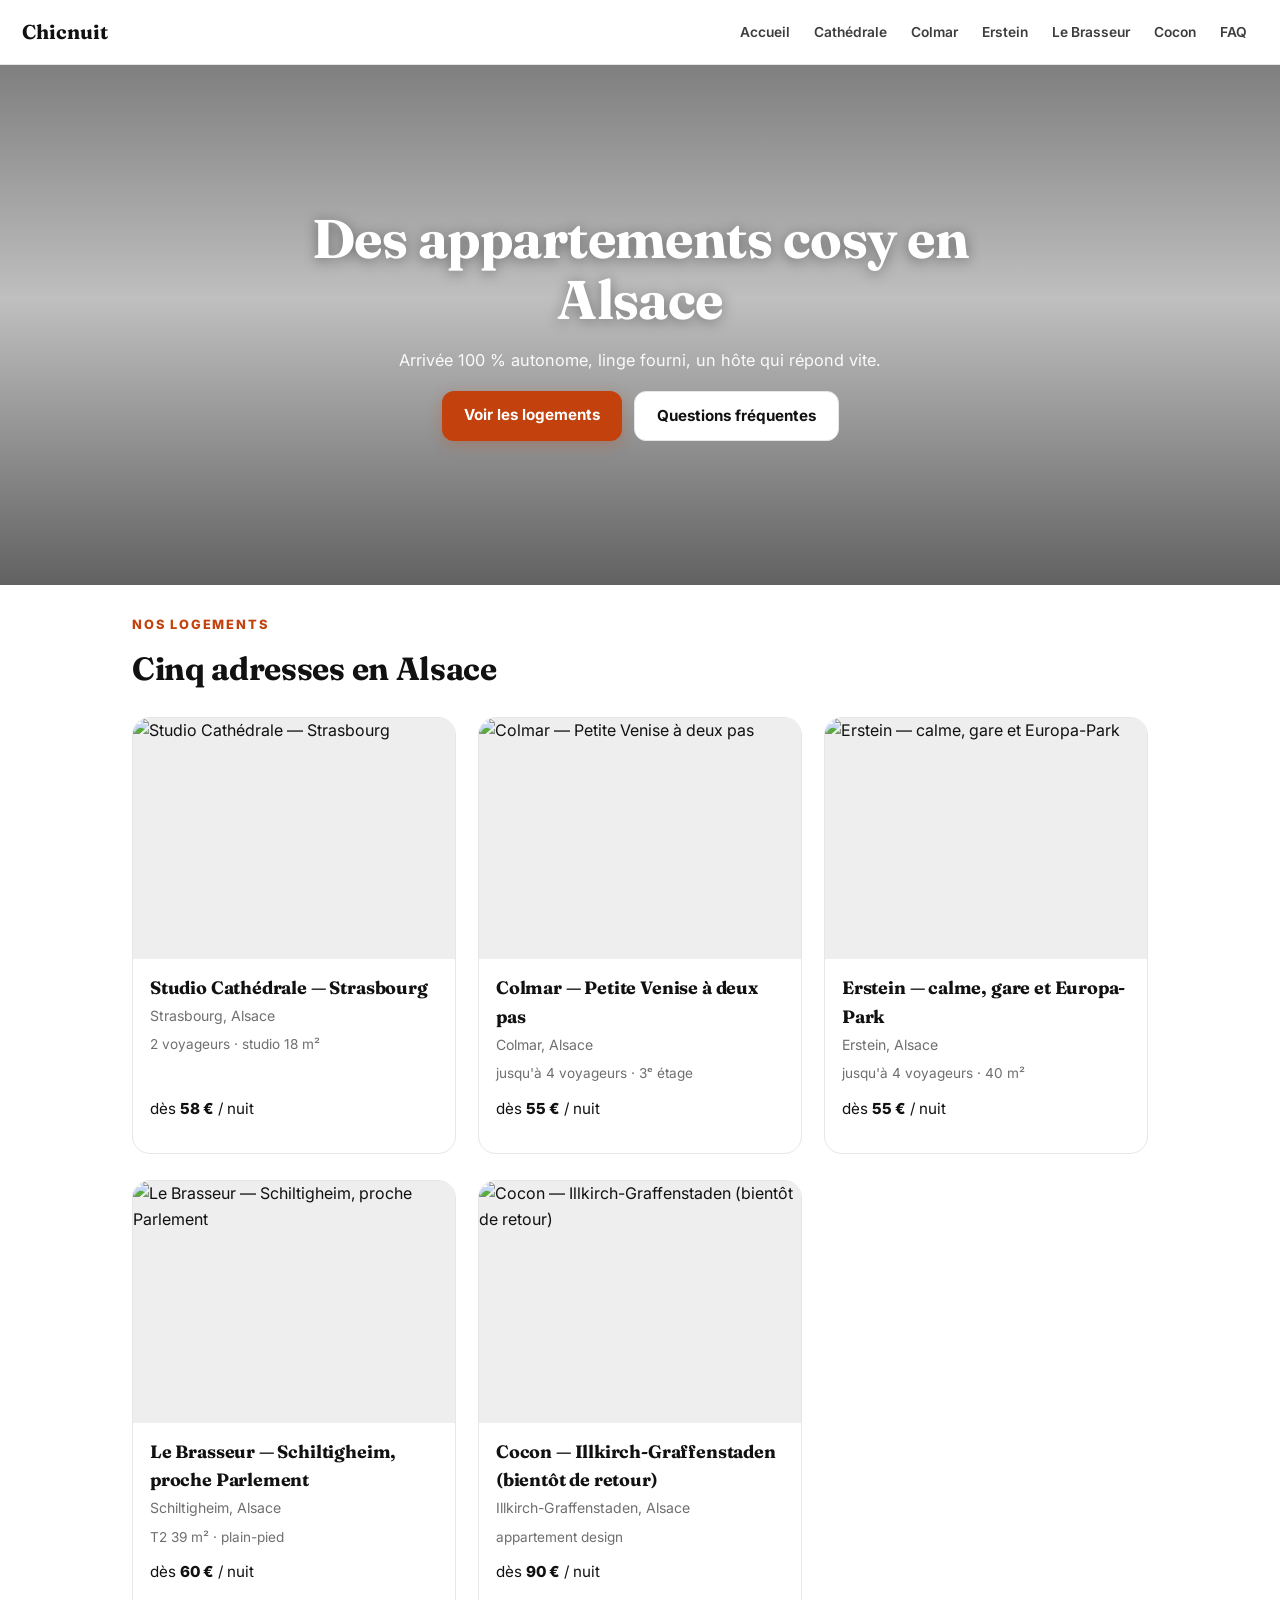
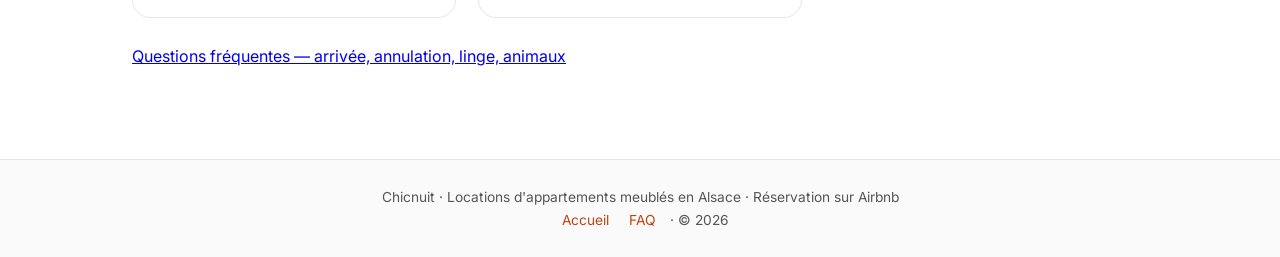
==== index.html @ 4059dd9b "carte quartier OSM + Google Maps + fix bouton hero" ====
<!DOCTYPE html>
<html lang="fr"><head><meta charset="utf-8"><meta name="viewport" content="width=device-width,initial-scale=1">
<title>Chicnuit — Appartements en location à Strasbourg, Colmar, Erstein &amp; Schiltigheim</title><meta name="description" content="Appartements meublés Chicnuit en Alsace : Strasbourg centre/Cathédrale, Colmar Petite Venise, Erstein, Schiltigheim, Illkirch. Arrivée autonome, linge fourni, réservation sur Airbnb.">
<link rel="canonical" href="https://sengchanhkano-prog.github.io/chicnuit">
<link rel="preconnect" href="https://fonts.googleapis.com"><link rel="preconnect" href="https://fonts.gstatic.com" crossorigin>
<link href="https://fonts.googleapis.com/css2?family=Fraunces:opsz,wght@9..144,600;9..144,700&family=Inter:wght@400;600;800&display=swap" rel="stylesheet">
<link rel="stylesheet" href="style.css"><script type="application/ld+json">{"@context": "https://schema.org", "@type": "Organization", "name": "Chicnuit", "url": "https://sengchanhkano-prog.github.io/chicnuit", "description": "Locations d'appartements meublés en Alsace : Strasbourg, Colmar, Erstein, Schiltigheim, Illkirch. Réservation via Airbnb.", "areaServed": "Alsace, France", "founder": {"@type": "Person", "name": "Kano SENGCHANH"}}</script></head>
<body><nav class="nav"><a class="brand" href="https://sengchanhkano-prog.github.io/chicnuit/">Chicnuit</a><div class="links"><a href="https://sengchanhkano-prog.github.io/chicnuit/">Accueil</a><a href="https://sengchanhkano-prog.github.io/chicnuit/apartments/cathedrale.html">Cathédrale</a><a href="https://sengchanhkano-prog.github.io/chicnuit/apartments/colmar.html">Colmar</a><a href="https://sengchanhkano-prog.github.io/chicnuit/apartments/erstein.html">Erstein</a><a href="https://sengchanhkano-prog.github.io/chicnuit/apartments/brasseur.html">Le Brasseur</a><a href="https://sengchanhkano-prog.github.io/chicnuit/apartments/cocon.html">Cocon</a><a href="https://sengchanhkano-prog.github.io/chicnuit/faq.html">FAQ</a></div></nav>
<main><div class="ghero" id="haut"><div class="bg" style="background-image:url('https://a0.muscache.com/im/pictures/prohost-api/Hosting-48396254/original/02561136-dc69-41a3-bb87-c0d6cf945f12.jpeg?im_w=1200')"></div><div class="shade"></div>
<div class="inner"><h1>Des appartements cosy en Alsace</h1>
<p>Arrivée 100 % autonome, linge fourni, un hôte qui répond vite.</p>
<div class="cta2"><a class="btn" href="#logements">Voir les logements</a><a class="btn ghost" href="faq.html">Questions fréquentes</a></div></div></div>
<div class="wrap" id="logements"><p class="kicker">Nos logements</p><h2 class="sec">Cinq adresses en Alsace</h2>
<div class="grid"><a class="card" href="apartments/cathedrale.html"><div class="ph"><img src="https://a0.muscache.com/im/pictures/prohost-api/Hosting-48396254/original/02561136-dc69-41a3-bb87-c0d6cf945f12.jpeg?im_w=1200" alt="Studio Cathédrale — Strasbourg" loading="lazy"></div>
<div class="pad"><h2>Studio Cathédrale — Strasbourg</h2>
<p class="loc">Strasbourg, Alsace</p>
<p class="beds">2 voyageurs · studio 18 m²</p>
<p class="pline">dès <b>58 €</b> / nuit</p></div></a><a class="card" href="apartments/colmar.html"><div class="ph"><img src="https://a0.muscache.com/im/pictures/airflow/Hosting-982699983218694673/original/e266d582-02c4-4463-a332-f0cdfec944b6.jpg?im_w=1200" alt="Colmar — Petite Venise à deux pas" loading="lazy"></div>
<div class="pad"><h2>Colmar — Petite Venise à deux pas</h2>
<p class="loc">Colmar, Alsace</p>
<p class="beds">jusqu'à 4 voyageurs · 3ᵉ étage</p>
<p class="pline">dès <b>55 €</b> / nuit</p></div></a><a class="card" href="apartments/erstein.html"><div class="ph"><img src="https://a0.muscache.com/im/pictures/airflow/Hosting-1187586736733927699/original/6feb024c-499a-4707-a57e-a31b93b1120f.jpg?im_w=1200" alt="Erstein — calme, gare et Europa-Park" loading="lazy"></div>
<div class="pad"><h2>Erstein — calme, gare et Europa-Park</h2>
<p class="loc">Erstein, Alsace</p>
<p class="beds">jusqu'à 4 voyageurs · 40 m²</p>
<p class="pline">dès <b>55 €</b> / nuit</p></div></a><a class="card" href="apartments/brasseur.html"><div class="ph"><img src="https://a0.muscache.com/im/pictures/hosting/Hosting-1696561437060931433/original/b505e4c2-674f-41b7-9d4e-8a170051c840.jpeg?im_w=1200" alt="Le Brasseur — Schiltigheim, proche Parlement" loading="lazy"></div>
<div class="pad"><h2>Le Brasseur — Schiltigheim, proche Parlement</h2>
<p class="loc">Schiltigheim, Alsace</p>
<p class="beds">T2 39 m² · plain-pied</p>
<p class="pline">dès <b>60 €</b> / nuit</p></div></a><a class="card" href="apartments/cocon.html"><div class="ph"><img src="ERR HTTP Error 410: Gone" alt="Cocon — Illkirch-Graffenstaden (bientôt de retour)" loading="lazy"></div>
<div class="pad"><h2>Cocon — Illkirch-Graffenstaden (bientôt de retour)</h2>
<p class="loc">Illkirch-Graffenstaden, Alsace</p>
<p class="beds">appartement design</p>
<p class="pline">dès <b>90 €</b> / nuit</p></div></a></div>
<p style="margin-top:26px"><a href="faq.html">Questions fréquentes — arrivée, annulation, linge, animaux</a></p></div></main>
<footer>Chicnuit · Locations d'appartements meublés en Alsace · Réservation sur Airbnb<br><a href="https://sengchanhkano-prog.github.io/chicnuit/">Accueil</a><a href="https://sengchanhkano-prog.github.io/chicnuit/faq.html">FAQ</a> · © 2026</footer></body></html>
---- style.css ----
:root{--ink:#111;--muted:#6f6f6f;--line:#e6e6e6;--accent:#c2410c;--dark:#141414}
*{box-sizing:border-box}html{scroll-behavior:smooth}
body{margin:0;font-family:'Inter',system-ui,-apple-system,sans-serif;color:var(--ink);background:#fff;line-height:1.6}
h1,h2,.serif{font-family:'Fraunces',Georgia,serif;letter-spacing:-.01em}
.nav{position:sticky;top:0;z-index:50;background:#fff;border-bottom:1px solid var(--line);display:flex;align-items:center;justify-content:space-between;padding:14px 22px;gap:10px}
.nav .brand{font-family:'Fraunces',Georgia,serif;font-weight:700;font-size:1.25rem;text-decoration:none;color:var(--ink)}
.nav .links{display:flex;gap:2px;overflow-x:auto}
.nav .links a{color:#3d3d3d;text-decoration:none;font-size:.86rem;font-weight:600;padding:7px 11px;border-radius:999px;white-space:nowrap}
.nav .links a:hover{background:#f4f4f4;color:var(--accent)}
.ghero{position:relative;min-height:520px;display:flex;align-items:center;justify-content:center;text-align:center;color:#fff}
.ghero .bg{position:absolute;inset:0;background-size:cover;background-position:center 65%}
.ghero .shade{position:absolute;inset:0;background:linear-gradient(180deg,rgba(0,0,0,.5),rgba(0,0,0,.25) 45%,rgba(0,0,0,.62))}
.ghero .inner{position:relative;padding:22px 20px;max-width:760px}
.ghero h1{font-size:clamp(2rem,5.5vw,3.4rem);margin:0;line-height:1.12;text-shadow:0 2px 14px rgba(0,0,0,.4)}
.ghero p{margin:16px auto 0;max-width:600px;font-size:1.02rem;opacity:.95}
.ghero .cta2{margin-top:18px;display:flex;gap:12px;justify-content:center;flex-wrap:wrap}
main{padding:0}
.wrap{max-width:1060px;margin:0 auto;padding:30px 22px}
.ghero{position:relative;padding:64px 20px;display:flex;align-items:center;justify-content:center;text-align:center;color:#fff}
.kicker{color:var(--accent);font-weight:800;font-size:.8rem;letter-spacing:.14em;text-transform:uppercase;margin:0 0 8px}
h2.sec{font-size:clamp(1.5rem,3vw,2rem);margin:0 0 22px}
.grid{display:grid;gap:26px 22px;grid-template-columns:repeat(auto-fill,minmax(300px,1fr))}
.card{background:#fff;border:1px solid var(--line);border-radius:18px;overflow:hidden;display:flex;flex-direction:column;text-decoration:none;color:var(--ink);transition:box-shadow .18s,transform .18s}
.card:hover{box-shadow:0 10px 26px rgba(0,0,0,.13);transform:translateY(-2px)}
.card .ph{position:relative;aspect-ratio:4/3;background:#eee}
.card .ph img{width:100%;height:100%;object-fit:cover;display:block}
.card .pad{padding:15px 17px 17px;display:flex;flex-direction:column;flex:1}
.card h2{font-size:1.12rem;margin:0 0 2px}
.card .loc{color:var(--muted);font-size:.88rem;margin:0}
.card .beds{color:var(--muted);font-size:.85rem;margin:7px 0 12px}
.card .pline{margin-top:auto;font-size:.95rem}
.card .pline b{font-weight:800}
.heroimg{width:100%;border-radius:16px;display:block}
.gal{display:grid;grid-template-columns:2fr 1fr;gap:10px;margin:20px 0 8px}
.gal img{width:100%;height:100%;object-fit:cover;border-radius:14px;display:block;aspect-ratio:16/10}
.gal .side{display:grid;gap:10px}
.gal .side img{aspect-ratio:auto}
.trow{display:flex;justify-content:space-between;align-items:baseline;gap:14px;flex-wrap:wrap}
.trow h1{font-size:clamp(1.7rem,4vw,2.4rem);margin:8px 0 0}
.trow .bigprice{font-size:1.15rem;color:var(--ink)}
.trow .bigprice b{font-weight:800}
.chips{display:flex;flex-wrap:wrap;gap:8px;margin:18px 0 4px}
.chip{background:#f6f6f6;border:1px solid var(--line);border-radius:999px;padding:7px 14px;font-size:.85rem;color:#333}
.cancel{background:#fff7ed;border:1px solid #fed7aa;border-left:4px solid var(--accent);border-radius:12px;padding:14px 18px;margin:22px 0;font-size:.94rem}
.faq details{background:#fff;border:1px solid var(--line);border-radius:12px;padding:15px 18px;margin:10px 0}
.faq summary{font-weight:700;cursor:pointer}
.btn{display:inline-block;background:var(--accent);color:#fff!important;padding:12px 22px;border-radius:12px;text-decoration:none;font-size:.95rem;font-weight:700;box-shadow:0 4px 14px rgba(194,65,12,.28)}
.btn.ghost{background:#fff;color:var(--ink)!important;border:1.5px solid var(--line);box-shadow:none}
.osm{width:100%;height:340px;border:1px solid var(--line);border-radius:14px;display:block;margin:6px 0 14px}
.cta{display:flex;gap:12px;flex-wrap:wrap;margin:0 0 6px}
.badge{display:inline-block;background:#fff7ed;color:#9a3412;font-size:.8rem;font-weight:700;padding:5px 12px;border-radius:999px}
.backlink{margin-top:26px}
footer{background:#fafafa;border-top:1px solid var(--line);margin-top:44px;padding:26px 20px;font-size:.86rem;color:#555;text-align:center}
footer a{color:var(--accent);text-decoration:none;margin:0 10px}
@media(max-width:640px){.gal{grid-template-columns:1fr}.nav .links a{padding:7px 8px}}
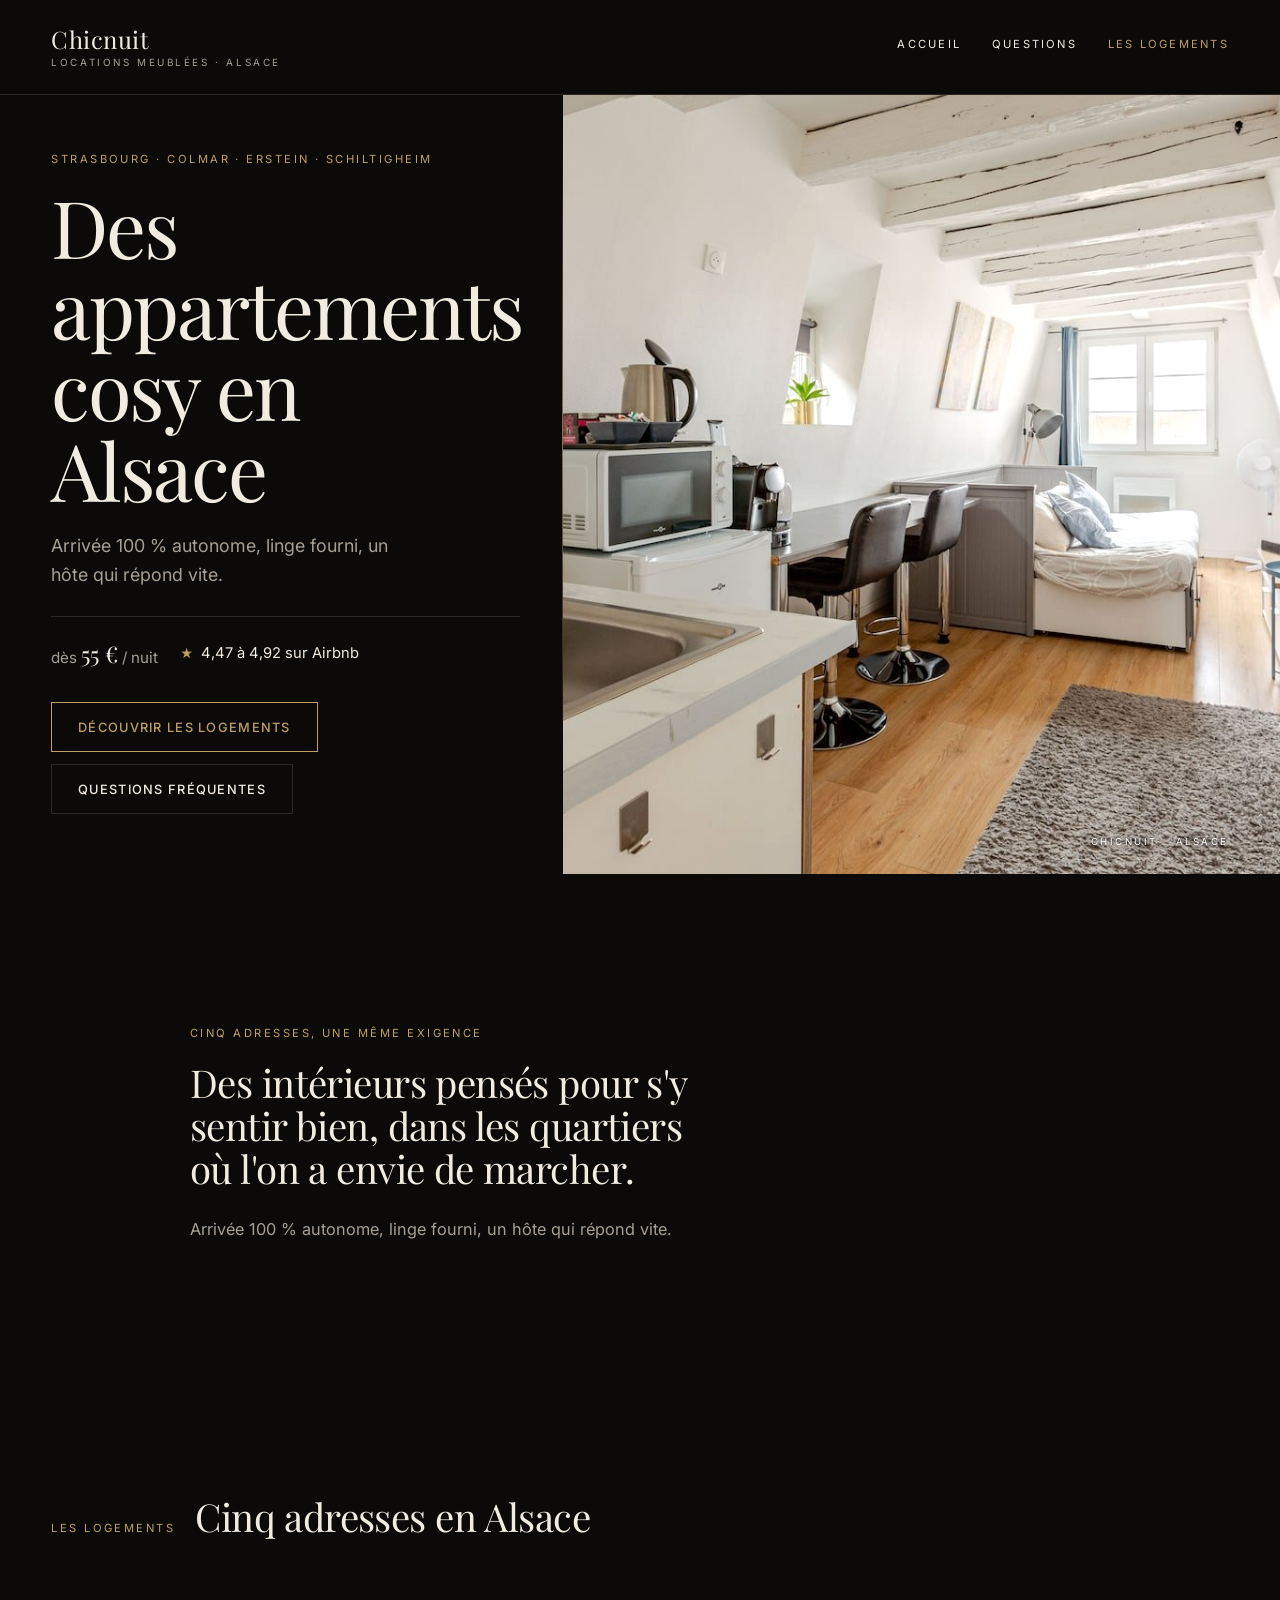
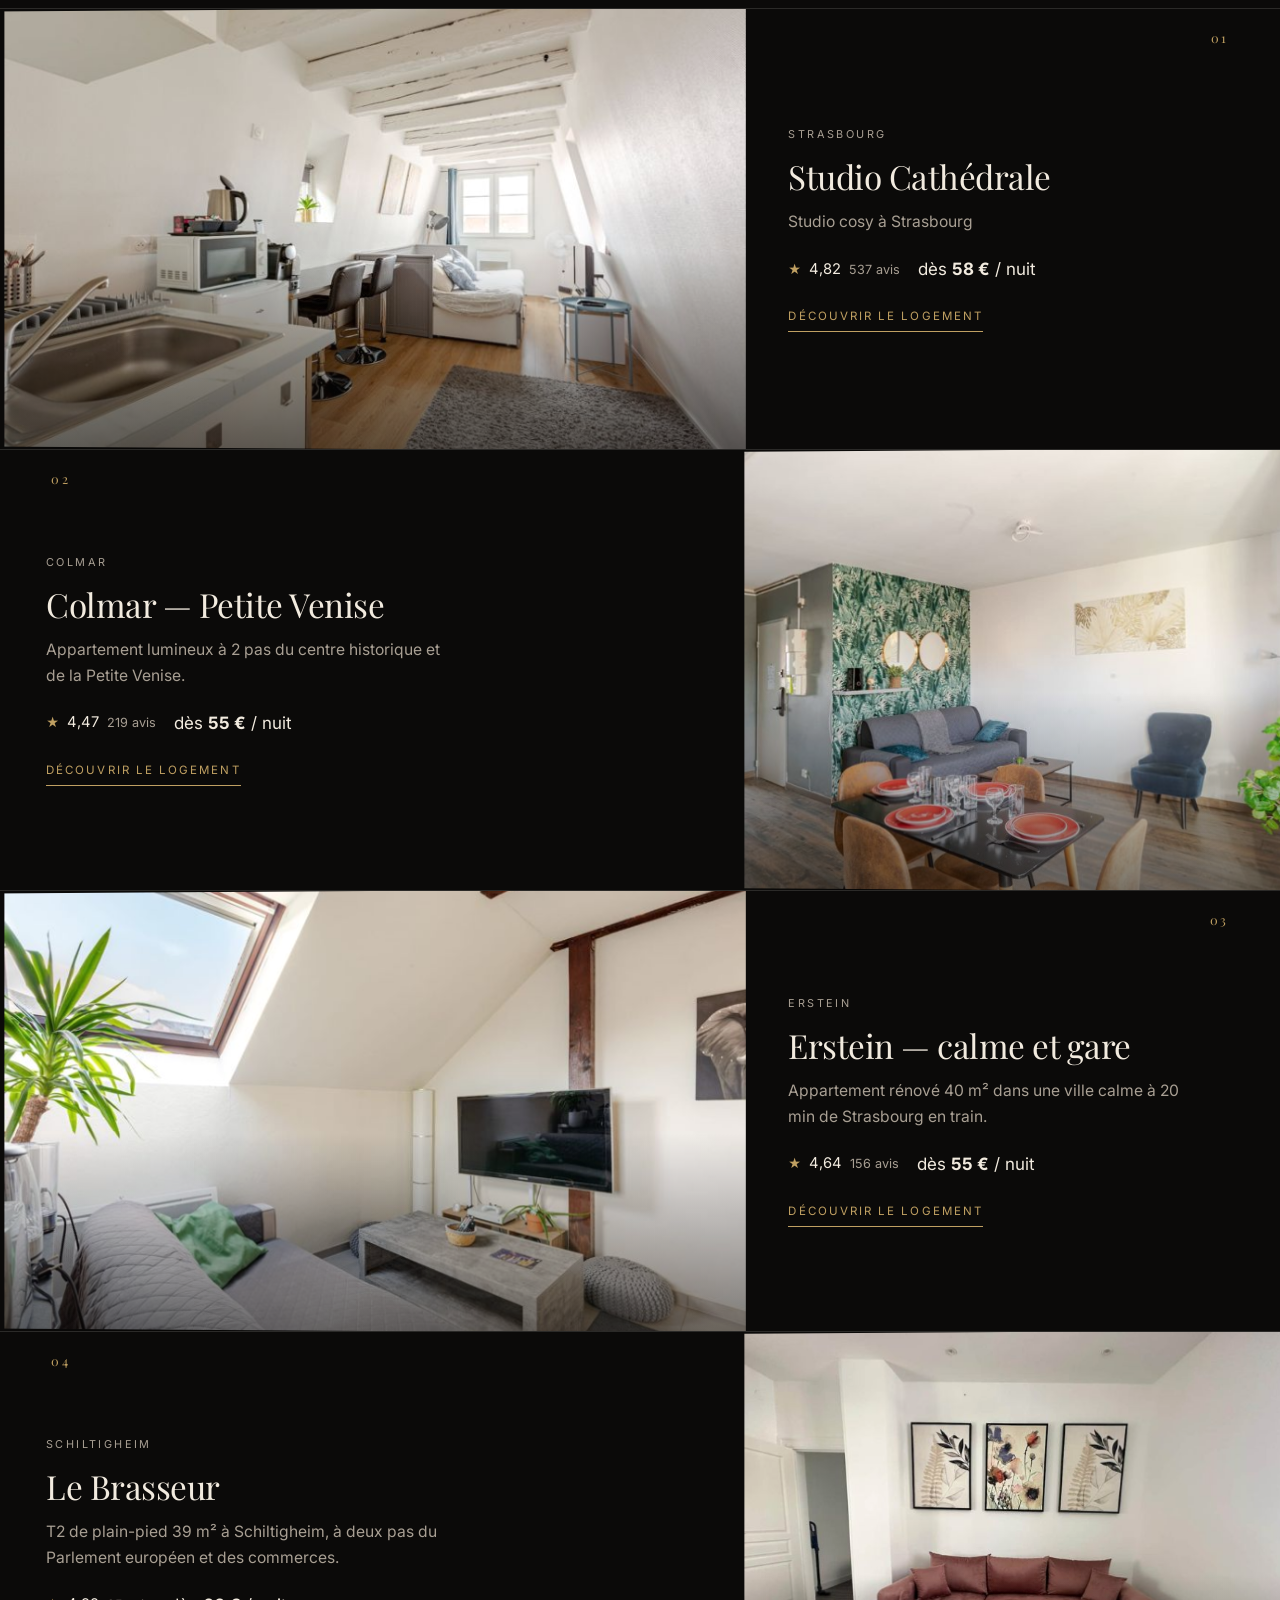
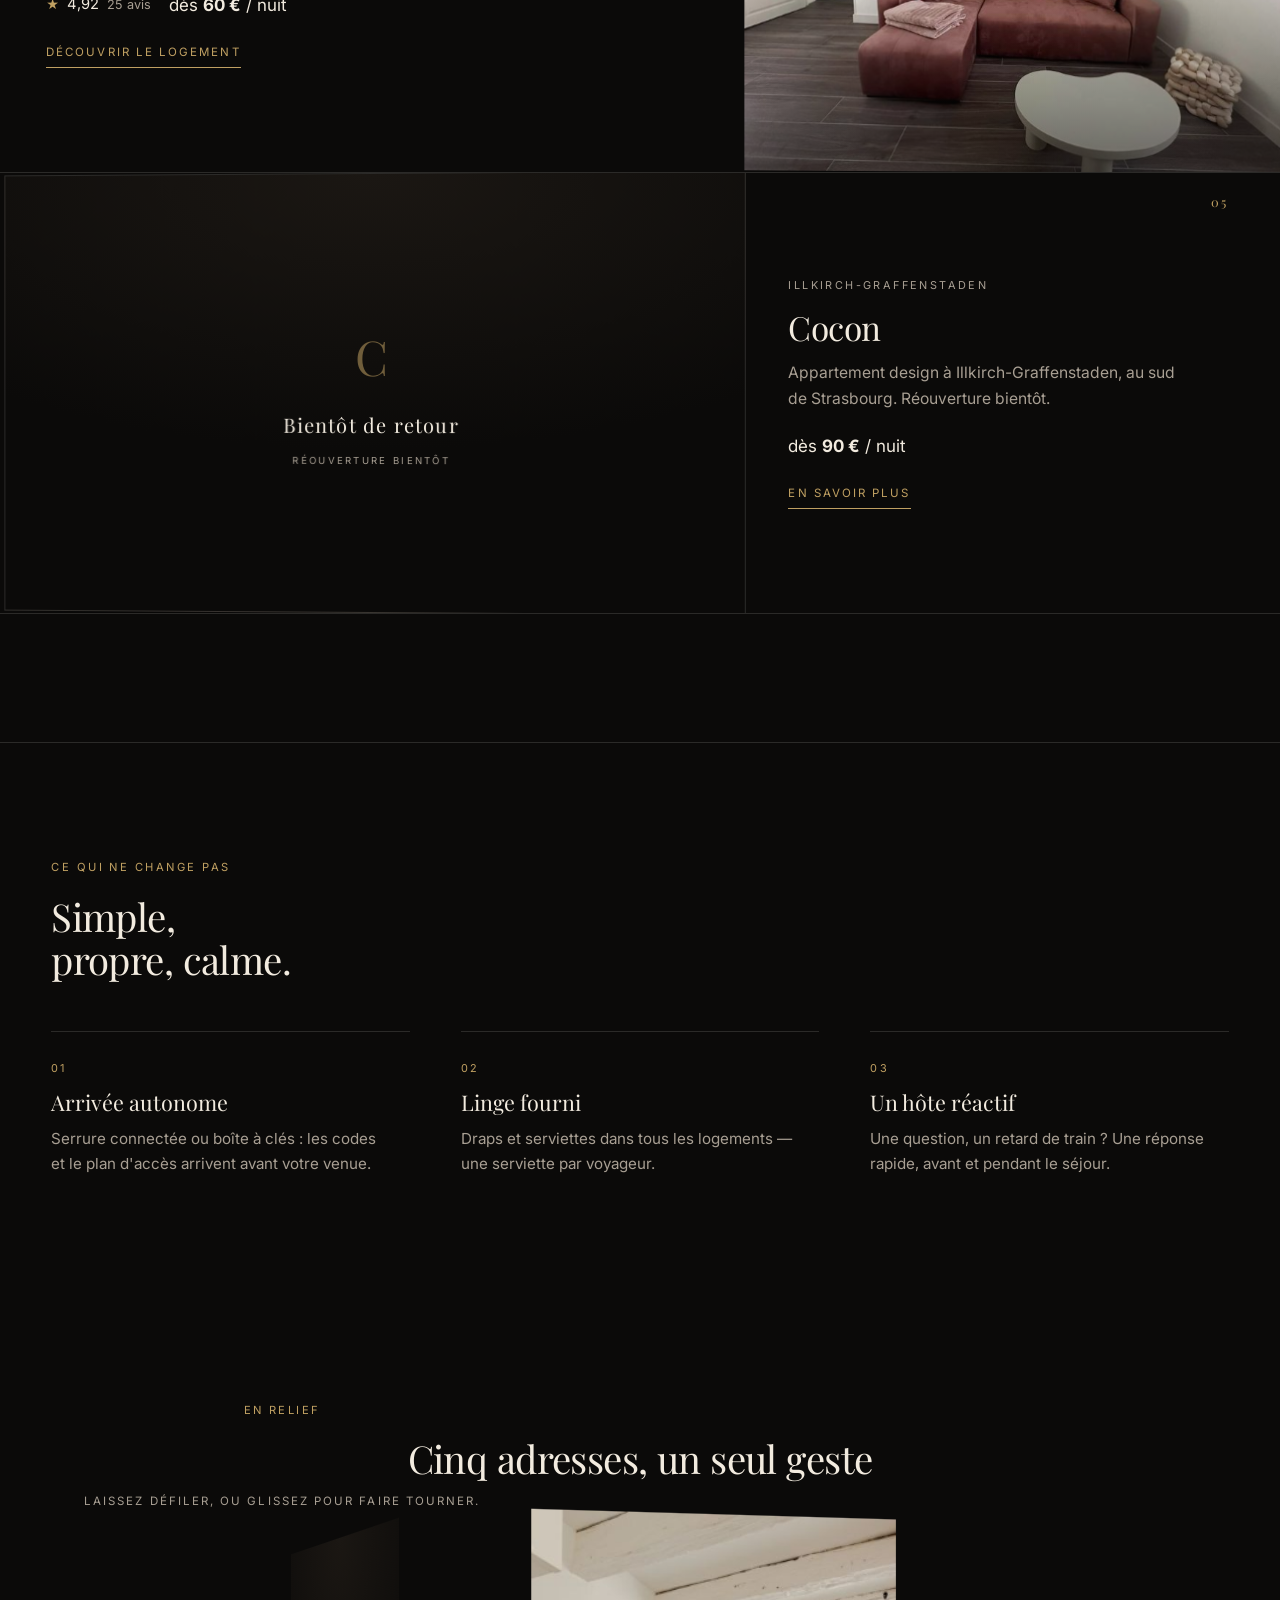
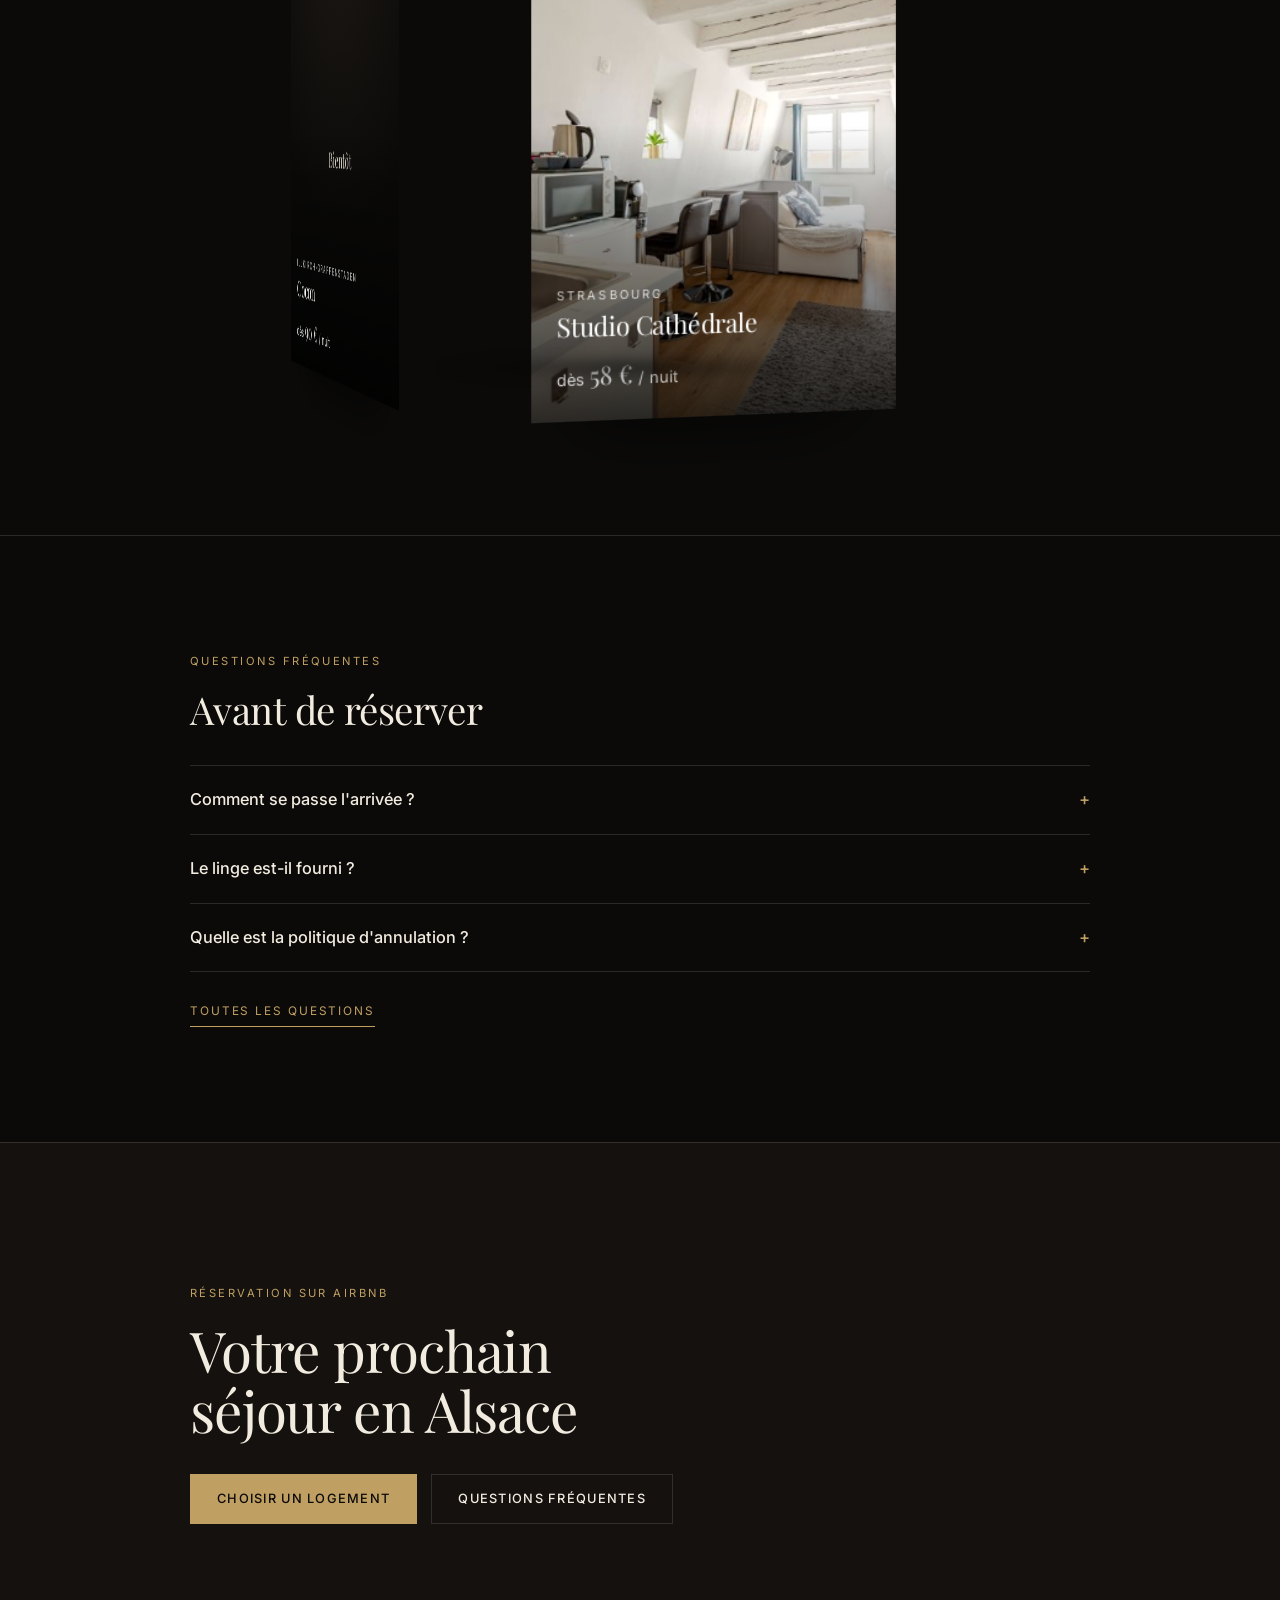
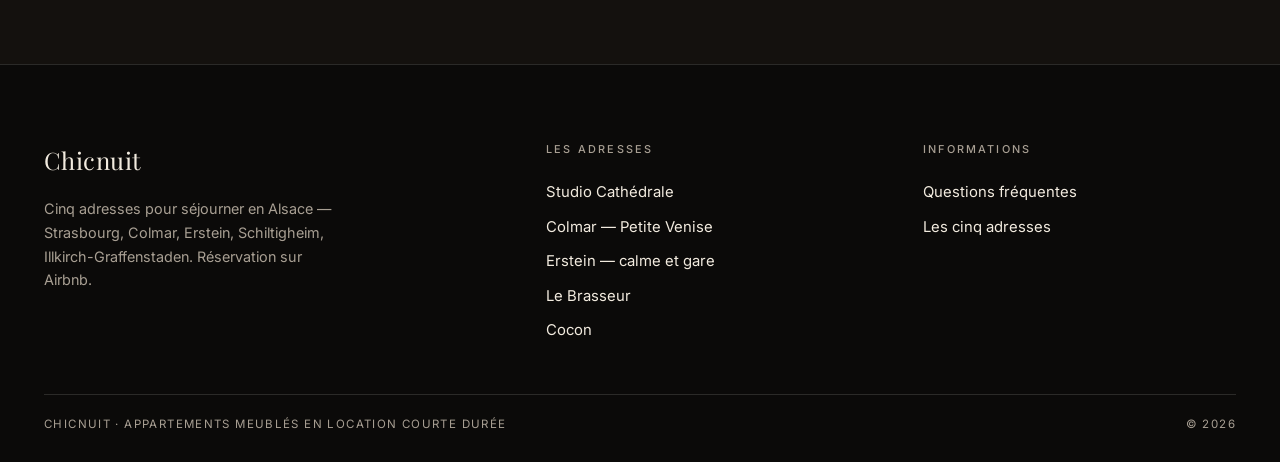
==== commit f5a89633: "Refonte complète — modèle A « Nuit & laiton » Nouveau site statique généré (chicnuit_redesign/v3) : " ====
--- a/index.html
+++ b/index.html
@@ -1,36 +1,202 @@
 <!DOCTYPE html>
-<html lang="fr"><head><meta charset="utf-8"><meta name="viewport" content="width=device-width,initial-scale=1">
-<title>Chicnuit — Appartements en location à Strasbourg, Colmar, Erstein &amp; Schiltigheim</title><meta name="description" content="Appartements meublés Chicnuit en Alsace : Strasbourg centre/Cathédrale, Colmar Petite Venise, Erstein, Schiltigheim, Illkirch. Arrivée autonome, linge fourni, réservation sur Airbnb.">
-<link rel="canonical" href="https://sengchanhkano-prog.github.io/chicnuit">
-<link rel="preconnect" href="https://fonts.googleapis.com"><link rel="preconnect" href="https://fonts.gstatic.com" crossorigin>
-<link href="https://fonts.googleapis.com/css2?family=Fraunces:opsz,wght@9..144,600;9..144,700&family=Inter:wght@400;600;800&display=swap" rel="stylesheet">
-<link rel="stylesheet" href="style.css"><script type="application/ld+json">{"@context": "https://schema.org", "@type": "Organization", "name": "Chicnuit", "url": "https://sengchanhkano-prog.github.io/chicnuit", "description": "Locations d'appartements meublés en Alsace : Strasbourg, Colmar, Erstein, Schiltigheim, Illkirch. Réservation via Airbnb.", "areaServed": "Alsace, France", "founder": {"@type": "Person", "name": "Kano SENGCHANH"}}</script></head>
-<body><nav class="nav"><a class="brand" href="https://sengchanhkano-prog.github.io/chicnuit/">Chicnuit</a><div class="links"><a href="https://sengchanhkano-prog.github.io/chicnuit/">Accueil</a><a href="https://sengchanhkano-prog.github.io/chicnuit/apartments/cathedrale.html">Cathédrale</a><a href="https://sengchanhkano-prog.github.io/chicnuit/apartments/colmar.html">Colmar</a><a href="https://sengchanhkano-prog.github.io/chicnuit/apartments/erstein.html">Erstein</a><a href="https://sengchanhkano-prog.github.io/chicnuit/apartments/brasseur.html">Le Brasseur</a><a href="https://sengchanhkano-prog.github.io/chicnuit/apartments/cocon.html">Cocon</a><a href="https://sengchanhkano-prog.github.io/chicnuit/faq.html">FAQ</a></div></nav>
-<main><div class="ghero" id="haut"><div class="bg" style="background-image:url('https://a0.muscache.com/im/pictures/prohost-api/Hosting-48396254/original/02561136-dc69-41a3-bb87-c0d6cf945f12.jpeg?im_w=1200')"></div><div class="shade"></div>
-<div class="inner"><h1>Des appartements cosy en Alsace</h1>
-<p>Arrivée 100 % autonome, linge fourni, un hôte qui répond vite.</p>
-<div class="cta2"><a class="btn" href="#logements">Voir les logements</a><a class="btn ghost" href="faq.html">Questions fréquentes</a></div></div></div>
-<div class="wrap" id="logements"><p class="kicker">Nos logements</p><h2 class="sec">Cinq adresses en Alsace</h2>
-<div class="grid"><a class="card" href="apartments/cathedrale.html"><div class="ph"><img src="https://a0.muscache.com/im/pictures/prohost-api/Hosting-48396254/original/02561136-dc69-41a3-bb87-c0d6cf945f12.jpeg?im_w=1200" alt="Studio Cathédrale — Strasbourg" loading="lazy"></div>
-<div class="pad"><h2>Studio Cathédrale — Strasbourg</h2>
-<p class="loc">Strasbourg, Alsace</p>
-<p class="beds">2 voyageurs · studio 18 m²</p>
-<p class="pline">dès <b>58 €</b> / nuit</p></div></a><a class="card" href="apartments/colmar.html"><div class="ph"><img src="https://a0.muscache.com/im/pictures/airflow/Hosting-982699983218694673/original/e266d582-02c4-4463-a332-f0cdfec944b6.jpg?im_w=1200" alt="Colmar — Petite Venise à deux pas" loading="lazy"></div>
-<div class="pad"><h2>Colmar — Petite Venise à deux pas</h2>
-<p class="loc">Colmar, Alsace</p>
-<p class="beds">jusqu'à 4 voyageurs · 3ᵉ étage</p>
-<p class="pline">dès <b>55 €</b> / nuit</p></div></a><a class="card" href="apartments/erstein.html"><div class="ph"><img src="https://a0.muscache.com/im/pictures/airflow/Hosting-1187586736733927699/original/6feb024c-499a-4707-a57e-a31b93b1120f.jpg?im_w=1200" alt="Erstein — calme, gare et Europa-Park" loading="lazy"></div>
-<div class="pad"><h2>Erstein — calme, gare et Europa-Park</h2>
-<p class="loc">Erstein, Alsace</p>
-<p class="beds">jusqu'à 4 voyageurs · 40 m²</p>
-<p class="pline">dès <b>55 €</b> / nuit</p></div></a><a class="card" href="apartments/brasseur.html"><div class="ph"><img src="https://a0.muscache.com/im/pictures/hosting/Hosting-1696561437060931433/original/b505e4c2-674f-41b7-9d4e-8a170051c840.jpeg?im_w=1200" alt="Le Brasseur — Schiltigheim, proche Parlement" loading="lazy"></div>
-<div class="pad"><h2>Le Brasseur — Schiltigheim, proche Parlement</h2>
-<p class="loc">Schiltigheim, Alsace</p>
-<p class="beds">T2 39 m² · plain-pied</p>
-<p class="pline">dès <b>60 €</b> / nuit</p></div></a><a class="card" href="apartments/cocon.html"><div class="ph"><img src="ERR HTTP Error 410: Gone" alt="Cocon — Illkirch-Graffenstaden (bientôt de retour)" loading="lazy"></div>
-<div class="pad"><h2>Cocon — Illkirch-Graffenstaden (bientôt de retour)</h2>
-<p class="loc">Illkirch-Graffenstaden, Alsace</p>
-<p class="beds">appartement design</p>
-<p class="pline">dès <b>90 €</b> / nuit</p></div></a></div>
-<p style="margin-top:26px"><a href="faq.html">Questions fréquentes — arrivée, annulation, linge, animaux</a></p></div></main>
-<footer>Chicnuit · Locations d'appartements meublés en Alsace · Réservation sur Airbnb<br><a href="https://sengchanhkano-prog.github.io/chicnuit/">Accueil</a><a href="https://sengchanhkano-prog.github.io/chicnuit/faq.html">FAQ</a> · © 2026</footer></body></html>+<html lang="fr">
+<head>
+<meta charset="utf-8">
+<meta name="viewport" content="width=device-width, initial-scale=1">
+<title>Chicnuit — Appartements en location à Strasbourg, Colmar, Erstein & Schiltigheim</title>
+<meta name="description" content="Appartements meublés Chicnuit en Alsace : Strasbourg centre/Cathédrale, Colmar Petite Venise, Erstein, Schiltigheim, Illkirch. Arrivée autonome, linge fourni, réservation sur Airbnb.">
+<meta name="robots" content="index,follow">
+<link rel="icon" href="data:image/svg+xml,%3Csvg xmlns='http://www.w3.org/2000/svg' viewBox='0 0 32 32'%3E%3Crect width='32' height='32' fill='%230b0a09'/%3E%3Ctext x='16' y='22' font-family='Georgia,serif' font-size='18' fill='%23c0a062' text-anchor='middle'%3EC%3C/text%3E%3C/svg%3E">
+<link rel="preconnect" href="https://fonts.googleapis.com">
+<link rel="preconnect" href="https://fonts.gstatic.com" crossorigin>
+<link href="https://fonts.googleapis.com/css2?family=Playfair+Display:ital,wght@0,400;0,500;1,400&family=Inter:wght@300;400;500&display=swap" rel="stylesheet">
+<link rel="stylesheet" href="assets/style.css">
+<link rel="canonical" href="https://sengchanhkano-prog.github.io/chicnuit/">
+<meta property="og:type" content="website">
+<meta property="og:title" content="Chicnuit — Appartements en location à Strasbourg, Colmar, Erstein & Schiltigheim">
+<meta property="og:description" content="Appartements meublés Chicnuit en Alsace : Strasbourg centre/Cathédrale, Colmar Petite Venise, Erstein, Schiltigheim, Illkirch. Arrivée autonome, linge fourni, réservation sur Airbnb.">
+<meta property="og:url" content="https://sengchanhkano-prog.github.io/chicnuit/">
+<meta property="og:image" content="https://sengchanhkano-prog.github.io/chicnuit/img/cathedrale-08.jpg">
+<meta property="og:locale" content="fr_FR">
+<meta name="twitter:card" content="summary_large_image">
+<script type="application/ld+json">{"@context": "https://schema.org", "@type": "Organization", "name": "Chicnuit", "url": "https://sengchanhkano-prog.github.io/chicnuit/", "description": "Locations d'appartements meublés en Alsace : Strasbourg, Colmar, Erstein, Schiltigheim, Illkirch. Réservation via Airbnb.", "areaServed": "Alsace, France", "founder": {"@type": "Person", "name": "Kano SENGCHANH"}}</script>
+</head>
+<body data-theme="A">
+<a class="skip" href="#principal">Aller au contenu</a>
+<header class="topbar">
+  <div class="topbar-in">
+    <a class="marque" href="index.html" aria-label="Chicnuit — accueil">
+      <span class="marque-nom">Chicnuit</span>
+      <span class="marque-sur">Locations meublées · Alsace</span>
+    </a>
+    <nav class="nav" aria-label="Navigation principale"><a href="index.html" class="nav-l">Accueil</a><a href="faq.html" class="nav-l">Questions</a>
+      <a class="nav-l nav-cta" href="index.html#adresses">Les logements</a>
+    </nav>
+    <button class="burger" type="button" aria-expanded="false" aria-controls="menu-mobile">
+      <span></span><span></span><span></span><span class="burger-txt">Menu</span>
+    </button>
+  </div>
+  <div class="menu-mobile" id="menu-mobile" hidden>
+    <nav aria-label="Navigation téléphone">
+      <a href="index.html">Accueil</a>
+      <a href="index.html#adresses">Les logements</a>
+      <a href="faq.html">Questions fréquentes</a>
+    </nav>
+    <p class="menu-note">Réservation sur Airbnb · arrivée autonome</p>
+  </div>
+</header>
+<main id="principal">
+<section class="hero">
+  <div class="hero-media"><div class="slide is-on"><img src="img/cathedrale-08.jpg" srcset="img/cathedrale-08-800.jpg 800w, img/cathedrale-08.jpg 1440w" sizes="100vw" alt="cathedrale — photo 8" loading="eager" decoding="async"></div><div class="slide"><img src="img/colmar-09.jpg" srcset="img/colmar-09-800.jpg 800w, img/colmar-09.jpg 1440w" sizes="100vw" alt="colmar — photo 9" loading="lazy" decoding="async"></div><div class="slide"><img src="img/erstein-04.jpg" srcset="img/erstein-04-800.jpg 800w, img/erstein-04.jpg 1440w" sizes="100vw" alt="erstein — photo 4" loading="lazy" decoding="async"></div><div class="slide"><img src="img/brasseur-01.jpg" srcset="img/brasseur-01-800.jpg 800w, img/brasseur-01.jpg 1440w" sizes="100vw" alt="brasseur — photo 1" loading="lazy" decoding="async"></div><div class="hero-voile"></div></div>
+  <div class="hero-contenu">
+    <p class="eyebrow">Strasbourg · Colmar · Erstein · Schiltigheim</p>
+    <h1 class="display">Des appartements cosy en Alsace</h1>
+    <p class="lede">Arrivée 100 % autonome, linge fourni, un hôte qui répond vite.</p>
+    <div class="hero-meta"><span class="prix">dès <b>55 €</b> / nuit</span>
+      <span class="note"><span class="note-e">★</span> 4,47 à 4,92 sur Airbnb</span></div>
+    <div class="hero-actions"><a class="btn" href="#adresses">Découvrir les logements</a>
+      <a class="btn btn--ghost" href="faq.html">Questions fréquentes</a></div>
+  </div>
+  <div class="hero-fil" aria-hidden="true"><span>Chicnuit</span><span>Alsace</span></div>
+</section>
+
+<section class="manifeste">
+  <div class="manifeste-in">
+    <p class="eyebrow">Cinq adresses, une même exigence</p>
+    <h2 class="titre-2">Des intérieurs pensés pour s'y sentir bien,
+    dans les quartiers où l'on a envie de marcher.</h2>
+    <p class="manifeste-txt">Arrivée 100 % autonome, linge fourni, un hôte qui répond vite.</p>
+  </div>
+</section>
+
+<section class="adresses" id="adresses">
+  <div class="adresses-tete">
+    <p class="eyebrow">Les logements</p>
+    <h2 class="titre-2">Cinq adresses en Alsace</h2>
+  </div>
+  <div class="adresses-piste"><article class="addr" data-num="01">
+  <a class="addr-cadre" href="apartments/cathedrale.html" aria-label="Studio Cathédrale"><div class="addr-media"><img src="img/cathedrale-08-800.jpg" alt="Studio Cathédrale" loading="eager" decoding="async"></div></a>
+  <div class="addr-corps">
+    <p class="addr-ville">Strasbourg</p>
+    <h3 class="addr-nom">Studio Cathédrale</h3>
+    <p class="addr-texte">Studio cosy à Strasbourg</p>
+    <div class="addr-meta"><span class="note"><span class="note-e">★</span> 4,82<span class="note-a">537 avis</span></span><span class="addr-prix">dès <b>58 €</b> / nuit</span></div>
+    <a class="addr-lien" href="apartments/cathedrale.html">Découvrir le logement</a>
+  </div>
+</article><article class="addr" data-num="02">
+  <a class="addr-cadre" href="apartments/colmar.html" aria-label="Colmar — Petite Venise"><div class="addr-media"><img src="img/colmar-09-800.jpg" alt="Colmar — Petite Venise" loading="eager" decoding="async"></div></a>
+  <div class="addr-corps">
+    <p class="addr-ville">Colmar</p>
+    <h3 class="addr-nom">Colmar — Petite Venise</h3>
+    <p class="addr-texte">Appartement lumineux à 2 pas du centre historique et de la Petite Venise.</p>
+    <div class="addr-meta"><span class="note"><span class="note-e">★</span> 4,47<span class="note-a">219 avis</span></span><span class="addr-prix">dès <b>55 €</b> / nuit</span></div>
+    <a class="addr-lien" href="apartments/colmar.html">Découvrir le logement</a>
+  </div>
+</article><article class="addr" data-num="03">
+  <a class="addr-cadre" href="apartments/erstein.html" aria-label="Erstein — calme et gare"><div class="addr-media"><img src="img/erstein-04-800.jpg" alt="Erstein — calme et gare" loading="lazy" decoding="async"></div></a>
+  <div class="addr-corps">
+    <p class="addr-ville">Erstein</p>
+    <h3 class="addr-nom">Erstein — calme et gare</h3>
+    <p class="addr-texte">Appartement rénové 40 m² dans une ville calme à 20 min de Strasbourg en train.</p>
+    <div class="addr-meta"><span class="note"><span class="note-e">★</span> 4,64<span class="note-a">156 avis</span></span><span class="addr-prix">dès <b>55 €</b> / nuit</span></div>
+    <a class="addr-lien" href="apartments/erstein.html">Découvrir le logement</a>
+  </div>
+</article><article class="addr" data-num="04">
+  <a class="addr-cadre" href="apartments/brasseur.html" aria-label="Le Brasseur"><div class="addr-media"><img src="img/brasseur-01-800.jpg" alt="Le Brasseur" loading="lazy" decoding="async"></div></a>
+  <div class="addr-corps">
+    <p class="addr-ville">Schiltigheim</p>
+    <h3 class="addr-nom">Le Brasseur</h3>
+    <p class="addr-texte">T2 de plain-pied 39 m² à Schiltigheim, à deux pas du Parlement européen et des commerces.</p>
+    <div class="addr-meta"><span class="note"><span class="note-e">★</span> 4,92<span class="note-a">25 avis</span></span><span class="addr-prix">dès <b>60 €</b> / nuit</span></div>
+    <a class="addr-lien" href="apartments/brasseur.html">Découvrir le logement</a>
+  </div>
+</article><article class="addr" data-num="05">
+  <a class="addr-cadre" href="apartments/cocon.html" aria-label="Cocon"><div class="addr-media addr-media--vide"><span>Bientôt de retour</span></div></a>
+  <div class="addr-corps">
+    <p class="addr-ville">Illkirch-Graffenstaden</p>
+    <h3 class="addr-nom">Cocon</h3>
+    <p class="addr-texte">Appartement design à Illkirch-Graffenstaden, au sud de Strasbourg. Réouverture bientôt.</p>
+    <div class="addr-meta"><span class="addr-prix">dès <b>90 €</b> / nuit</span></div>
+    <a class="addr-lien" href="apartments/cocon.html">En savoir plus</a>
+  </div>
+</article></div>
+</section>
+
+<section class="experience">
+  <div class="experience-in">
+    <p class="eyebrow">Ce qui ne change pas</p>
+    <h2 class="titre-2">Simple, propre, calme.</h2>
+    <div class="promesses"><div class="promesse"><span class="promesse-n">01</span><h3>Arrivée autonome</h3><p>Serrure connectée ou boîte à clés : les codes et le plan d'accès arrivent avant votre venue.</p></div><div class="promesse"><span class="promesse-n">02</span><h3>Linge fourni</h3><p>Draps et serviettes dans tous les logements — une serviette par voyageur.</p></div><div class="promesse"><span class="promesse-n">03</span><h3>Un hôte réactif</h3><p>Une question, un retard de train ? Une réponse rapide, avant et pendant le séjour.</p></div></div>
+  </div>
+</section>
+
+
+<section class="anneau" aria-label="Les logements en relief">
+  <div class="anneau-tete">
+    <p class="eyebrow">En relief</p>
+    <h2 class="titre-2">Cinq adresses, un seul geste</h2>
+    <p class="anneau-note">Laissez défiler, ou glissez pour faire tourner.</p>
+  </div>
+  <div class="anneau-scene">
+    <div class="anneau-piste" data-anneau><a class="anneau-carte" href="apartments/cathedrale.html" style="--i:0">
+  <span class="anneau-img"><img src="img/cathedrale-08-800.jpg" alt="Studio Cathédrale" loading="lazy" decoding="async"></span>
+  <span class="anneau-txt"><span class="anneau-ville">Strasbourg</span>
+  <span class="anneau-nom">Studio Cathédrale</span><span class="anneau-prix">dès <b>58 €</b> / nuit</span></span>
+</a><a class="anneau-carte" href="apartments/colmar.html" style="--i:1">
+  <span class="anneau-img"><img src="img/colmar-09-800.jpg" alt="Colmar — Petite Venise" loading="lazy" decoding="async"></span>
+  <span class="anneau-txt"><span class="anneau-ville">Colmar</span>
+  <span class="anneau-nom">Colmar — Petite Venise</span><span class="anneau-prix">dès <b>55 €</b> / nuit</span></span>
+</a><a class="anneau-carte" href="apartments/erstein.html" style="--i:2">
+  <span class="anneau-img"><img src="img/erstein-04-800.jpg" alt="Erstein — calme et gare" loading="lazy" decoding="async"></span>
+  <span class="anneau-txt"><span class="anneau-ville">Erstein</span>
+  <span class="anneau-nom">Erstein — calme et gare</span><span class="anneau-prix">dès <b>55 €</b> / nuit</span></span>
+</a><a class="anneau-carte" href="apartments/brasseur.html" style="--i:3">
+  <span class="anneau-img"><img src="img/brasseur-01-800.jpg" alt="Le Brasseur" loading="lazy" decoding="async"></span>
+  <span class="anneau-txt"><span class="anneau-ville">Schiltigheim</span>
+  <span class="anneau-nom">Le Brasseur</span><span class="anneau-prix">dès <b>60 €</b> / nuit</span></span>
+</a><a class="anneau-carte" href="apartments/cocon.html" style="--i:4">
+  <span class="anneau-img anneau-img--vide">Bientôt</span>
+  <span class="anneau-txt"><span class="anneau-ville">Illkirch-Graffenstaden</span>
+  <span class="anneau-nom">Cocon</span><span class="anneau-prix">dès <b>90 €</b> / nuit</span></span>
+</a></div>
+  </div>
+  <div class="anneau-ombre" aria-hidden="true"></div>
+</section>
+
+
+<section class="faq">
+  <div class="faq-in">
+    <p class="eyebrow">Questions fréquentes</p>
+    <h2 class="titre-2">Avant de réserver</h2>
+    <div class="faq-liste"><details class="faq-item"><summary>Comment se passe l'arrivée ?</summary><p>Arrivée 100 % autonome : serrure connectée Igloohome ou boîte à clés selon le logement. Les codes, photos et instructions sont envoyés avant l'arrivée.</p></details><details class="faq-item"><summary>Le linge est-il fourni ?</summary><p>Oui : draps et serviettes fournis dans tous nos logements (1 serviette par voyageur).</p></details><details class="faq-item"><summary>Quelle est la politique d'annulation ?</summary><p>Non remboursable moins de 30 jours avant l'arrivée. L'option « annulation prolongée » Airbnb (petit supplément) permet d'annuler gratuitement jusqu'à 24 h avant.</p></details></div>
+    <a class="lien" href="faq.html">Toutes les questions</a>
+  </div>
+</section>
+
+<section class="cta">
+  <div class="cta-in">
+    <p class="eyebrow">Réservation sur Airbnb</p>
+    <h2 class="display-2">Votre prochain séjour en Alsace</h2>
+    <div class="hero-actions"><a class="btn btn--plein" href="#adresses">Choisir un logement</a>
+      <a class="btn btn--ghost" href="faq.html">Questions fréquentes</a></div>
+  </div>
+</section>
+</main>
+<footer class="pied">
+  <div class="pied-in">
+    <div class="pied-marque">
+      <span class="marque-nom">Chicnuit</span>
+      <p>Cinq adresses pour séjourner en Alsace — Strasbourg, Colmar, Erstein, Schiltigheim,
+      Illkirch-Graffenstaden. Réservation sur Airbnb.</p>
+    </div>
+    <nav class="pied-nav" aria-label="Les logements"><h2>Les adresses</h2><ul><li><a href="apartments/cathedrale.html">Studio Cathédrale</a></li><li><a href="apartments/colmar.html">Colmar — Petite Venise</a></li><li><a href="apartments/erstein.html">Erstein — calme et gare</a></li><li><a href="apartments/brasseur.html">Le Brasseur</a></li><li><a href="apartments/cocon.html">Cocon</a></li></ul></nav>
+    <nav class="pied-nav" aria-label="Informations"><h2>Informations</h2>
+      <ul><li><a href="faq.html">Questions fréquentes</a></li>
+      <li><a href="index.html#adresses">Les cinq adresses</a></li></ul>
+    </nav>
+  </div>
+  <div class="pied-legal"><span>Chicnuit · Appartements meublés en location courte durée</span><span>© 2026</span></div>
+</footer>
+<script src="assets/app.js" defer></script>
+</body>
+</html>
--- a/assets/style.css
+++ b/assets/style.css
@@ -0,0 +1,568 @@
+/* ==========================================================================
+   Chicnuit — socle commun aux 3 modèles (typographie, composants, mouvement)
+   Les couleurs et les mises en page viennent de theme-<A|B|C>.css
+   ========================================================================== */
+
+*, *::before, *::after { box-sizing: border-box; }
+html { -webkit-text-size-adjust: 100%; scroll-behavior: smooth; }
+@media (prefers-reduced-motion: reduce) { html { scroll-behavior: auto; } }
+
+body {
+  margin: 0;
+  background: var(--bg);
+  color: var(--txt);
+  font-family: var(--sans);
+  font-size: 17px;
+  line-height: 1.65;
+  font-weight: 400;
+  -webkit-font-smoothing: antialiased;
+  text-rendering: optimizeLegibility;
+  overflow-x: hidden;
+}
+img, svg, iframe { display: block; max-width: 100%; }
+img { height: auto; }
+h1, h2, h3, h4, p, ul, ol, dl, dd, figure { margin: 0; }
+ul, ol { padding: 0; list-style: none; }
+a { color: inherit; text-decoration: none; }
+button { font: inherit; color: inherit; background: none; border: 0; cursor: pointer; }
+:focus-visible { outline: 2px solid var(--accent); outline-offset: 3px; }
+::selection { background: var(--accent); color: var(--txt-sur-accent, #fff); }
+
+.skip {
+  position: absolute; left: -999px; top: 0; z-index: 200;
+  padding: 12px 18px; background: var(--accent); color: #fff; font-size: 14px;
+}
+.skip:focus { left: 12px; top: 12px; }
+
+/* --- typographie ------------------------------------------------------- */
+.display {
+  font-family: var(--serif);
+  font-weight: var(--display-gras, 400);
+  font-size: clamp(2.6rem, 6.4vw, 5.4rem);
+  line-height: 1.02;
+  letter-spacing: -0.025em;
+  text-wrap: balance;
+}
+.display-2 {
+  font-family: var(--serif);
+  font-weight: var(--display-gras, 400);
+  font-size: clamp(2rem, 4.4vw, 3.6rem);
+  line-height: 1.06;
+  letter-spacing: -0.02em;
+  text-wrap: balance;
+}
+.titre-2 {
+  font-family: var(--serif);
+  font-weight: var(--display-gras, 400);
+  font-size: clamp(1.55rem, 3vw, 2.5rem);
+  line-height: 1.12;
+  letter-spacing: -0.015em;
+  text-wrap: balance;
+}
+.titre-3 {
+  font-family: var(--sans);
+  font-weight: var(--titre-3-gras, 500);
+  font-size: 0.78rem;
+  letter-spacing: 0.18em;
+  text-transform: uppercase;
+  color: var(--txt-2);
+}
+.lede {
+  font-size: clamp(1.02rem, 1.4vw, 1.22rem);
+  line-height: 1.6;
+  color: var(--txt-2);
+  max-width: 46ch;
+}
+.eyebrow {
+  font-family: var(--mono, var(--sans));
+  font-size: 0.7rem;
+  letter-spacing: 0.22em;
+  text-transform: uppercase;
+  color: var(--accent);
+  margin-bottom: 18px;
+}
+p { max-width: 66ch; }
+
+/* --- boutons ----------------------------------------------------------- */
+.btn {
+  display: inline-flex; align-items: center; justify-content: center; gap: 10px;
+  min-height: 50px; padding: 0 26px;
+  font-size: 0.8rem; font-weight: 500; letter-spacing: 0.1em; text-transform: uppercase;
+  border: 1px solid var(--accent);
+  color: var(--accent);
+  transition: background .35s ease, color .35s ease, border-color .35s ease, transform .35s ease;
+}
+.btn:hover { background: var(--accent); color: var(--txt-sur-accent, #fff); transform: translateY(-2px); }
+.btn--plein { background: var(--accent); color: var(--txt-sur-accent, #fff); }
+.btn--plein:hover { filter: brightness(1.08); }
+.btn--ghost { border-color: var(--ligne); color: var(--txt); }
+.btn--ghost:hover { background: var(--txt); color: var(--bg); border-color: var(--txt); }
+
+/* --- note & prix ------------------------------------------------------- */
+.note { display: inline-flex; align-items: baseline; gap: 8px; font-size: 0.92rem; }
+.note-e { color: var(--accent); font-size: 0.86em; }
+.note-a { color: var(--txt-2); font-size: 0.86em; }
+.prix { font-size: 0.95rem; color: var(--txt-2); }
+.prix b { font-family: var(--serif); font-size: 1.5em; font-weight: var(--display-gras, 400); color: var(--txt); }
+
+/* --- barre de navigation ---------------------------------------------- */
+.topbar {
+  position: absolute; inset: 0 0 auto 0; z-index: 60;
+  padding: 22px clamp(18px, 4vw, 44px);
+}
+.topbar-in { display: flex; align-items: center; justify-content: space-between; gap: 24px; }
+.marque { display: flex; flex-direction: column; line-height: 1.1; }
+.marque-nom {
+  font-family: var(--serif); font-size: 1.42rem; font-weight: var(--display-gras, 400);
+  letter-spacing: 0.02em;
+}
+.marque-sur { font-size: 0.62rem; letter-spacing: 0.26em; text-transform: uppercase; color: var(--txt-2); margin-top: 5px; }
+.nav { display: flex; align-items: center; gap: clamp(16px, 2.4vw, 34px); }
+.nav-l {
+  font-size: 0.72rem; letter-spacing: 0.16em; text-transform: uppercase;
+  padding-bottom: 4px; border-bottom: 1px solid transparent;
+  transition: border-color .3s ease, color .3s ease;
+}
+.nav-l:hover, .nav-l.est-actif { border-color: var(--accent); }
+.nav-cta { color: var(--accent); }
+
+.burger { position: relative; z-index: 56; display: none; flex-direction: column; gap: 4px; padding: 10px 0; }
+.burger span:not(.burger-txt) { display: block; width: 22px; height: 1px; background: currentColor; transition: transform .3s ease, opacity .3s ease; }
+.burger-txt { font-size: 0.66rem; letter-spacing: 0.2em; text-transform: uppercase; margin-top: 5px; }
+.burger[aria-expanded="true"] span:nth-child(1) { transform: translateY(5px) rotate(45deg); }
+.burger[aria-expanded="true"] span:nth-child(2) { opacity: 0; }
+.burger[aria-expanded="true"] span:nth-child(3) { transform: translateY(-5px) rotate(-45deg); }
+.menu-mobile {
+  position: fixed; inset: 0; z-index: 55;
+  background: var(--bg); padding: 110px clamp(22px, 7vw, 48px) 40px;
+  display: flex; flex-direction: column; gap: 34px;
+}
+.menu-mobile[hidden] { display: none; }
+.menu-mobile a {
+  font-family: var(--serif); font-size: clamp(1.7rem, 7vw, 2.4rem);
+  line-height: 1.15; letter-spacing: -0.02em;
+  border-bottom: 1px solid var(--ligne); padding-bottom: 14px;
+}
+.menu-mobile nav { display: flex; flex-direction: column; gap: 22px; }
+.menu-note { font-size: 0.72rem; letter-spacing: 0.18em; text-transform: uppercase; color: var(--txt-2); margin-top: auto; }
+body.menu-ouvert { overflow: hidden; }
+
+/* --- anneau 3D des logements ------------------------------------------ */
+.anneau { position: relative; padding: clamp(70px, 9vw, 110px) 0 clamp(90px, 12vw, 150px); overflow: hidden; }
+.anneau-tete { text-align: center; margin-bottom: clamp(30px, 4vw, 46px); padding: 0 var(--gouttiere); }
+.anneau-note { font-size: 0.72rem; letter-spacing: 0.18em; text-transform: uppercase; color: var(--txt-2); margin-top: 12px; }
+.anneau-scene {
+  --carte-l: 300px; --carte-h: 400px; --rayon: 310px;
+  height: var(--carte-h); display: flex; align-items: center; justify-content: center;
+  perspective: 1500px; perspective-origin: 50% 42%;
+  touch-action: pan-y; cursor: grab;
+}
+.anneau-scene:active { cursor: grabbing; }
+.anneau-piste {
+  position: relative; width: var(--carte-l); height: var(--carte-h);
+  transform-style: preserve-3d; will-change: transform;
+}
+.anneau-carte {
+  position: absolute; inset: 0; display: block; overflow: hidden;
+  transform: rotateY(calc(var(--i) * 72deg)) translateZ(var(--rayon));
+  backface-visibility: hidden; -webkit-backface-visibility: hidden;
+  background: var(--bg-2);
+  box-shadow: 0 40px 60px -40px rgba(0, 0, 0, .8);
+  transition: box-shadow .4s ease;
+}
+.anneau-carte:hover { box-shadow: 0 46px 80px -40px rgba(0, 0, 0, .9); }
+.anneau-img { position: absolute; inset: 0; display: block; }
+.anneau-img img { width: 100%; height: 100%; object-fit: cover; filter: saturate(0.96) contrast(1.02) brightness(1.02); }
+.anneau-img::after {
+  content: ""; position: absolute; inset: 0;
+  background: linear-gradient(180deg, rgba(0,0,0,0) 42%, rgba(0,0,0,.78) 100%);
+}
+.anneau-img--vide {
+  display: flex; align-items: center; justify-content: center;
+  font-family: var(--serif); font-size: 1.2rem; color: var(--txt);
+  background: radial-gradient(120% 90% at 50% 0%, #1b1713 0%, #0b0a09 70%);
+}
+.anneau-txt {
+  position: absolute; left: 0; right: 0; bottom: 0; z-index: 2;
+  display: flex; flex-direction: column; gap: 4px; padding: 18px 20px 20px; color: #fff;
+}
+.anneau-ville { font-size: 0.6rem; letter-spacing: 0.22em; text-transform: uppercase; color: rgba(255,255,255,.78); }
+.anneau-nom { font-family: var(--serif); font-size: 1.3rem; line-height: 1.1; letter-spacing: -0.01em; }
+.anneau-prix { font-size: 0.8rem; color: rgba(255,255,255,.85); margin-top: 6px; }
+.anneau-prix b { font-family: var(--serif); font-size: 1.25rem; font-weight: 400; }
+.anneau-ombre {
+  width: 46%; height: 34px; margin: -6px auto 0; border-radius: 50%;
+  background: radial-gradient(50% 50% at 50% 50%, rgba(0,0,0,.55), rgba(0,0,0,0) 70%);
+  filter: blur(6px);
+}
+body[data-theme="B"] .anneau-ombre { background: radial-gradient(50% 50% at 50% 50%, rgba(27,23,20,.28), rgba(27,23,20,0) 70%); }
+body[data-theme="C"] .anneau-ombre { background: radial-gradient(50% 50% at 50% 50%, rgba(20,23,26,.3), rgba(20,23,26,0) 70%); }
+@media (max-width: 620px) {
+  .anneau-scene { --carte-l: 210px; --carte-h: 290px; --rayon: 225px; }
+  .anneau-nom { font-size: 1.05rem; }
+  .anneau-txt { padding: 14px 16px 16px; }
+}
+
+.anneau-piste.est-statique { transform: none !important; }
+.anneau-piste.est-statique .anneau-carte {
+  position: relative; display: inline-block; width: 46%; margin: 1.5%;
+  transform: none; backface-visibility: visible;
+  vertical-align: top;
+}
+.anneau-piste.est-statique { width: auto; height: auto; }
+.anneau-scene:has(.anneau-piste.est-statique) { height: auto; }
+
+/* --- explication / promesses ------------------------------------------ */
+.experience { padding: clamp(70px, 9vw, 120px) var(--gouttiere); border-top: 1px solid var(--ligne); }
+.experience-in { max-width: var(--maxw); margin: 0 auto; }
+.experience-in > .titre-2 { max-width: 16ch; }
+.promesses { display: grid; grid-template-columns: repeat(3, 1fr); gap: clamp(24px, 4vw, 60px); margin-top: clamp(30px, 4vw, 50px); }
+.promesse { border-top: 1px solid var(--ligne); padding-top: 20px; }
+.promesse-n { font-family: var(--mono, var(--sans)); font-size: 0.68rem; letter-spacing: 0.2em; color: var(--accent); }
+.promesse h3 {
+  font-family: var(--serif); font-weight: var(--display-gras, 400);
+  font-size: 1.35rem; line-height: 1.2; margin: 10px 0 10px;
+}
+.promesse p { color: var(--txt-2); font-size: 0.95rem; max-width: 34ch; }
+@media (max-width: 820px) { .promesses { grid-template-columns: 1fr; } }
+
+/* --- listes, faq ------------------------------------------------------- */
+.liste li {
+  position: relative; padding: 11px 0 11px 22px;
+  border-bottom: 1px solid var(--ligne); font-size: 0.96rem; color: var(--txt-2);
+}
+.liste li::before {
+  content: ""; position: absolute; left: 0; top: 19px; width: 7px; height: 1px; background: var(--accent);
+}
+.faq-liste { border-top: 1px solid var(--ligne); }
+.faq-item { border-bottom: 1px solid var(--ligne); }
+.faq-item summary {
+  cursor: pointer; list-style: none;
+  padding: 20px 0; font-size: 1.02rem; font-weight: 500;
+  display: flex; align-items: baseline; justify-content: space-between; gap: 20px;
+}
+.faq-item summary::-webkit-details-marker { display: none; }
+.faq-item summary::after {
+  content: "+"; font-family: var(--mono, monospace); font-size: 1.05rem; color: var(--accent);
+  transition: transform .3s ease;
+}
+.faq-item[open] summary::after { transform: rotate(45deg); }
+.faq-item p { padding: 0 0 22px; color: var(--txt-2); max-width: 62ch; }
+.lien {
+  display: inline-block; font-size: 0.74rem; letter-spacing: 0.16em; text-transform: uppercase;
+  color: var(--accent); border-bottom: 1px solid currentColor; padding-bottom: 4px;
+  transition: opacity .3s ease;
+}
+.lien:hover { opacity: .6; }
+
+/* --- pied de page ------------------------------------------------------ */
+.pied { border-top: 1px solid var(--ligne); padding: clamp(40px, 6vw, 76px) clamp(18px, 4vw, 44px) 28px; }
+.pied-in {
+  display: grid; grid-template-columns: 1.4fr 1fr 1fr; gap: clamp(28px, 5vw, 70px);
+  max-width: var(--maxw); margin: 0 auto;
+}
+.pied-marque p { margin-top: 16px; font-size: 0.9rem; color: var(--txt-2); max-width: 34ch; }
+.pied-nav h2 {
+  font-family: var(--sans); font-size: 0.68rem; font-weight: 500; letter-spacing: 0.2em;
+  text-transform: uppercase; color: var(--txt-2); margin-bottom: 16px;
+}
+.pied-nav li { padding: 5px 0; font-size: 0.93rem; }
+.pied-nav a { border-bottom: 1px solid transparent; transition: border-color .3s ease; }
+.pied-nav a:hover { border-color: var(--accent); }
+.pied-legal {
+  display: flex; flex-wrap: wrap; gap: 14px; justify-content: space-between;
+  max-width: var(--maxw); margin: 46px auto 0; padding-top: 20px;
+  border-top: 1px solid var(--ligne);
+  font-size: 0.72rem; letter-spacing: 0.12em; text-transform: uppercase; color: var(--txt-2);
+}
+
+/* --- mouvement --------------------------------------------------------- */
+.reveal { opacity: 0; transform: translateY(22px); transition: opacity .9s cubic-bezier(.16,1,.3,1), transform .9s cubic-bezier(.16,1,.3,1); transition-delay: var(--d, 0s); }
+.reveal.est-visible { opacity: 1; transform: none; }
+@media (prefers-reduced-motion: reduce) {
+  .reveal { opacity: 1 !important; transform: none !important; transition: none !important; }
+  * { animation-duration: .01ms !important; animation-iteration-count: 1 !important; }
+}
+
+/* --- responsive commun ------------------------------------------------ */
+@media (max-width: 980px) {
+  .nav { display: none; }
+  .burger { display: flex; }
+  .pied-in { grid-template-columns: 1fr 1fr; }
+  .pied-marque { grid-column: 1 / -1; }
+}
+@media (max-width: 620px) {
+  body { font-size: 16px; }
+  .pied-in { grid-template-columns: 1fr; }
+  .btn { width: 100%; }
+  .hero-actions { flex-direction: column; align-items: stretch; }
+}
+
+/* ==========================================================================
+   MODÈLE A — « Nocturne » : nuit profonde, laiton, rail latéral, diaporama plein cadre
+   ========================================================================== */
+body[data-theme="A"] {
+  --bg: #0b0a09;
+  --bg-2: #14110e;
+  --bg-3: #1b1713;
+  --txt: #f2ebdf;
+  --txt-2: #a89f93;
+  --accent: #c0a062;
+  --txt-sur-accent: #0b0a09;
+  --ligne: rgba(242, 235, 223, 0.14);
+  --serif: "Playfair Display", "Times New Roman", serif;
+  --sans: "Inter", system-ui, sans-serif;
+  --mono: "Inter", system-ui, sans-serif;
+  --display-gras: 400;
+  --titre-3-gras: 500;
+  --maxw: 1320px;
+  --gouttiere: clamp(18px, 4vw, 52px);
+}
+
+/* --- navigation haute (remplace le rail latéral, jugé peu lisible) ----- */
+body[data-theme="A"] .topbar {
+  position: absolute; inset: 0 0 auto 0; padding: 26px var(--gouttiere);
+  border-bottom: 1px solid rgba(242, 235, 223, 0.12);
+  background: var(--bg);
+}
+body[data-theme="A"] .topbar-in { align-items: center; }
+body[data-theme="A"] .marque-nom { font-size: 1.5rem; }
+body[data-theme="A"] .nav-l { font-size: 0.7rem; letter-spacing: 0.2em; }
+
+/* --- héros : panneau nuit + grande image (texte jamais posé sur la photo) --- */
+body[data-theme="A"] .hero {
+  position: relative; display: grid; grid-template-columns: 44% 56%;
+  min-height: 92svh; background: var(--bg); overflow: hidden;
+}
+body[data-theme="A"] .hero-media { position: relative; order: 2; overflow: hidden; min-height: 60svh; }
+body[data-theme="A"] .slide { position: absolute; inset: 0; opacity: 0; transition: opacity 1.4s ease; }
+body[data-theme="A"] .slide.is-on { opacity: 1; }
+body[data-theme="A"] .slide img {
+  width: 100%; height: 100%; object-fit: cover;
+  transform: scale(1.03); animation: kenburns 28s ease-in-out infinite alternate;
+  filter: saturate(0.96) contrast(1.02) brightness(1.03);
+}
+@keyframes kenburns { from { transform: scale(1.03) translate3d(0, 0, 0); } to { transform: scale(1.1) translate3d(-1.2%, -0.8%, 0); } }
+body[data-theme="A"] .hero-voile { display: none; }
+body[data-theme="A"] .hero-contenu {
+  position: relative; order: 1; z-index: 3;
+  display: flex; flex-direction: column; justify-content: center;
+  padding: clamp(100px, 12vw, 150px) clamp(22px, 3.4vw, 54px) clamp(40px, 5vw, 60px) var(--gouttiere);
+}
+body[data-theme="A"] .hero-contenu::after {
+  content: ""; position: absolute; right: 0; top: 14%; bottom: 14%; width: 1px;
+  background: linear-gradient(180deg, transparent, var(--accent), transparent); opacity: .7;
+}
+body[data-theme="A"] .hero-contenu .display { max-width: 100%; margin-bottom: 22px; font-size: clamp(2.9rem, 6.2vw, 5.2rem); }
+body[data-theme="A"] .hero-contenu .lede { max-width: 34ch; margin-bottom: 26px; }
+body[data-theme="A"] .hero-meta { display: flex; flex-wrap: wrap; align-items: center; gap: 22px; margin-bottom: 30px;
+  padding-top: 18px; border-top: 1px solid var(--ligne); }
+body[data-theme="A"] .hero-actions { display: flex; flex-wrap: wrap; gap: 12px; }
+body[data-theme="A"] .btn { background: transparent; }
+body[data-theme="A"] .btn--plein { background: var(--accent); color: var(--txt-sur-accent); }
+body[data-theme="A"] .hero-fil {
+  position: absolute; z-index: 4; right: var(--gouttiere); bottom: 24px;
+  display: flex; gap: 18px;
+  font-size: 0.6rem; letter-spacing: 0.26em; text-transform: uppercase; color: #fff;
+  text-shadow: 0 1px 18px rgba(0,0,0,.8), 0 0 3px rgba(0,0,0,.85);
+}
+body[data-theme="A"] .hero--logement { grid-template-columns: 48% 52%; min-height: 82svh; }
+body[data-theme="A"] .hero--logement .display { font-size: clamp(2.4rem, 4.8vw, 4rem); max-width: 14ch; }
+
+/* --- bandeau essentiels ------------------------------------------------ */
+body[data-theme="A"] .essentiels-fond { border-bottom: 1px solid var(--ligne); background: var(--bg-2); }
+body[data-theme="A"] .essentiels {
+  display: grid; grid-template-columns: repeat(4, 1fr);
+  max-width: var(--maxw); margin: 0 auto; padding: 0 var(--gouttiere);
+}
+body[data-theme="A"] .ess { padding: 26px 0 26px 22px; border-left: 1px solid var(--ligne); }
+body[data-theme="A"] .ess:first-child { border-left: 0; padding-left: 0; }
+body[data-theme="A"] .ess-k { display: block; font-size: 0.64rem; letter-spacing: 0.2em; text-transform: uppercase; color: var(--txt-2); margin-bottom: 8px; }
+body[data-theme="A"] .ess-v { font-family: var(--serif); font-size: 1.5rem; line-height: 1.1; }
+
+/* --- manifeste --------------------------------------------------------- */
+body[data-theme="A"] .manifeste { padding: clamp(80px, 12vw, 150px) var(--gouttiere); }
+body[data-theme="A"] .manifeste-in { max-width: 900px; margin: 0 auto; text-align: left; }
+body[data-theme="A"] .manifeste .titre-2 { max-width: 22ch; margin-bottom: 26px; }
+body[data-theme="A"] .manifeste-txt { color: var(--txt-2); font-size: 1.02rem; max-width: 56ch; }
+
+/* --- adresses ---------------------------------------------------------- */
+body[data-theme="A"] .adresses { padding: clamp(60px, 8vw, 110px) 0 clamp(80px, 10vw, 140px); }
+body[data-theme="A"] .adresses-tete {
+  max-width: var(--maxw); margin: 0 auto clamp(40px, 6vw, 70px);
+  padding: 0 var(--gouttiere);
+  display: flex; flex-wrap: wrap; align-items: flex-end; justify-content: space-between; gap: 20px;
+}
+body[data-theme="A"] .adresses-tete .eyebrow { margin-bottom: 0; }
+body[data-theme="A"] .adresses-tete .titre-2 { flex: 1 1 320px; }
+body[data-theme="A"] .adresses-piste { display: block; border-top: 1px solid var(--ligne); }
+body[data-theme="A"] .addr {
+  display: grid; grid-template-columns: 58% 42%; align-items: stretch;
+  border-bottom: 1px solid var(--ligne); position: relative; overflow: clip;
+}
+body[data-theme="A"] .addr:nth-child(even) .addr-cadre { order: 2; }
+body[data-theme="A"] .addr-cadre {
+  position: relative; overflow: hidden; display: block; min-height: 440px;
+  transform: perspective(1400px) rotateY(-2.4deg);
+  box-shadow: 0 40px 70px -50px rgba(0,0,0,.9);
+}
+body[data-theme="A"] .addr-media { position: absolute; inset: 0; overflow: hidden; }
+body[data-theme="A"] .addr-media img {
+  width: 100%; height: 100%; object-fit: cover;
+  transition: transform 1.4s cubic-bezier(.16,1,.3,1), filter .6s ease;
+  filter: saturate(0.94) contrast(1.02);
+}
+body[data-theme="A"] .addr:hover .addr-media img { transform: scale(1.05); filter: saturate(1.02) contrast(1.04); }
+body[data-theme="A"] .addr-media::after {
+  content: ""; position: absolute; inset: 0;
+  background: linear-gradient(180deg, transparent 55%, rgba(11,10,9,.55) 100%);
+}
+body[data-theme="A"] .addr-corps {
+  display: flex; flex-direction: column; justify-content: center; gap: 14px;
+  padding: clamp(34px, 4.6vw, 66px) clamp(24px, 3.6vw, 56px);
+  position: relative;
+}
+body[data-theme="A"] .addr::before {
+  content: attr(data-num); position: absolute; top: 18px; right: var(--gouttiere);
+  font-family: var(--serif); font-size: 0.8rem; letter-spacing: 0.2em; color: var(--accent);
+}
+body[data-theme="A"] .addr:nth-child(even)::before { right: auto; left: var(--gouttiere); }
+body[data-theme="A"] .addr-ville { font-size: 0.68rem; letter-spacing: 0.22em; text-transform: uppercase; color: var(--txt-2); }
+body[data-theme="A"] .addr-nom { font-family: var(--serif); font-weight: 400; font-size: clamp(1.5rem, 2.6vw, 2.2rem); line-height: 1.1; letter-spacing: -0.015em; }
+body[data-theme="A"] .addr-texte { color: var(--txt-2); font-size: 0.98rem; max-width: 40ch; }
+body[data-theme="A"] .addr-meta { display: flex; flex-wrap: wrap; align-items: center; gap: 18px; margin-top: 6px; }
+body[data-theme="A"] .addr-lien {
+  align-self: flex-start; margin-top: 10px; padding-bottom: 5px;
+  font-size: 0.72rem; letter-spacing: 0.18em; text-transform: uppercase; color: var(--accent);
+  border-bottom: 1px solid var(--accent); transition: opacity .3s ease, letter-spacing .4s ease;
+}
+body[data-theme="A"] .addr-lien:hover { opacity: .7; letter-spacing: .24em; }
+body[data-theme="A"] .addr-media--vide {
+  display: flex; align-items: center; justify-content: center; flex-direction: column; gap: 12px;
+  background: radial-gradient(120% 90% at 50% 0%, #1b1713 0%, #0b0a09 70%);
+  border: 1px solid var(--ligne);
+}
+body[data-theme="A"] .addr-media--vide::before {
+  content: "C"; font-family: var(--serif); font-size: 3rem; color: var(--accent); opacity: .55;
+}
+body[data-theme="A"] .addr-media--vide span {
+  font-family: var(--serif); font-size: 1.25rem; color: var(--txt); letter-spacing: .06em;
+}
+body[data-theme="A"] .addr-media--vide::after {
+  content: "Réouverture bientôt"; position: static; inset: auto; background: none; font-size: 0.6rem; letter-spacing: 0.24em;
+  text-transform: uppercase; color: var(--txt-2);
+}
+
+/* --- galerie ----------------------------------------------------------- */
+body[data-theme="A"] .galerie { padding: clamp(70px, 9vw, 120px) 0; border-top: 1px solid var(--ligne); }
+body[data-theme="A"] .galerie-tete {
+  max-width: var(--maxw); margin: 0 auto clamp(30px, 4vw, 46px);
+  padding: 0 var(--gouttiere); display: flex; flex-wrap: wrap; align-items: baseline; justify-content: space-between; gap: 16px;
+}
+body[data-theme="A"] .galerie-note { font-size: 0.7rem; letter-spacing: 0.2em; text-transform: uppercase; color: var(--txt-2); }
+body[data-theme="A"] .galerie-piste {
+  display: flex; gap: 12px; overflow-x: auto; scroll-snap-type: x mandatory;
+  padding: 0 var(--gouttiere) 18px; scrollbar-width: thin;
+}
+body[data-theme="A"] .galerie-piste::after { content: ""; flex: 0 0 1px; }
+body[data-theme="A"] .galerie-piste { perspective: 1600px; }
+body[data-theme="A"] .g {
+  flex: 0 0 min(70vw, 800px); scroll-snap-align: start; position: relative;
+  aspect-ratio: 3 / 2; overflow: hidden; background: var(--bg-2);
+  transform: rotateY(-3.5deg); box-shadow: 0 30px 60px -45px rgba(0,0,0,.9);
+  transition: transform .8s cubic-bezier(.16,1,.3,1);
+}
+body[data-theme="A"] .g:hover { transform: rotateY(0deg) scale(1.01); }
+body[data-theme="A"] .g img { width: 100%; height: 100%; object-fit: cover; filter: saturate(0.94); transition: transform 1.2s cubic-bezier(.16,1,.3,1); }
+body[data-theme="A"] .g:hover img { transform: scale(1.04); }
+body[data-theme="A"] .g figcaption {
+  position: absolute; left: 16px; bottom: 14px;
+  font-size: 0.62rem; letter-spacing: 0.2em; text-transform: uppercase; color: #f2ebdf;
+  background: rgba(11,10,9,.55); padding: 5px 9px; backdrop-filter: blur(4px);
+}
+
+/* --- détail ------------------------------------------------------------ */
+body[data-theme="A"] .detail {
+  display: grid; grid-template-columns: minmax(0, 7fr) minmax(0, 5fr); gap: clamp(34px, 6vw, 90px);
+  max-width: var(--maxw); margin: 0 auto; padding: clamp(70px, 9vw, 120px) var(--gouttiere);
+}
+body[data-theme="A"] .detail-texte .titre-2 { margin-bottom: 22px; max-width: 24ch; }
+body[data-theme="A"] .detail-texte p { color: var(--txt-2); margin-bottom: 18px; }
+body[data-theme="A"] .detail-texte .titre-3 { margin: 34px 0 12px; }
+body[data-theme="A"] .fiche {
+  position: sticky; top: 40px; align-self: start;
+  background: var(--bg-2); border: 1px solid var(--ligne); padding: clamp(26px, 3vw, 40px);
+  display: flex; flex-direction: column; gap: 16px;
+}
+body[data-theme="A"] .fiche-sur { font-size: 0.66rem; letter-spacing: 0.2em; text-transform: uppercase; color: var(--txt-2); }
+body[data-theme="A"] .fiche-prix b { font-size: 2.6rem; }
+body[data-theme="A"] .fiche-dl { display: grid; gap: 0; border-top: 1px solid var(--ligne); }
+body[data-theme="A"] .fiche-dl > div { display: flex; justify-content: space-between; gap: 16px; padding: 12px 0; border-bottom: 1px solid var(--ligne); }
+body[data-theme="A"] .fiche-dl dt { font-size: 0.72rem; letter-spacing: 0.16em; text-transform: uppercase; color: var(--txt-2); }
+body[data-theme="A"] .fiche-dl dd { font-size: 0.95rem; }
+body[data-theme="A"] .fiche-note { font-size: 0.78rem; color: var(--txt-2); }
+
+/* --- où --------------------------------------------------------------- */
+body[data-theme="A"] .ou {
+  display: grid; grid-template-columns: minmax(0, 5fr) minmax(0, 7fr); gap: clamp(30px, 5vw, 70px);
+  align-items: center;
+  max-width: var(--maxw); margin: 0 auto; padding: clamp(60px, 8vw, 110px) var(--gouttiere);
+  border-top: 1px solid var(--ligne);
+}
+body[data-theme="A"] .ou-texte .titre-2 { margin-bottom: 18px; }
+body[data-theme="A"] .ou-texte p { color: var(--txt-2); margin-bottom: 16px; }
+body[data-theme="A"] .ou-en { font-style: italic; opacity: .8; }
+body[data-theme="A"] .ou-liens { display: flex; flex-wrap: wrap; gap: 22px; margin-top: 24px; }
+body[data-theme="A"] .ou-carte { border: 1px solid var(--ligne); background: var(--bg-2); }
+body[data-theme="A"] .ou-carte iframe { width: 100%; height: 420px; border: 0; filter: grayscale(1) invert(0.92) contrast(0.9); }
+
+/* --- faq -------------------------------------------------------------- */
+body[data-theme="A"] .faq { border-top: 1px solid var(--ligne); padding: clamp(70px, 9vw, 120px) var(--gouttiere); }
+body[data-theme="A"] .faq-in { max-width: 900px; margin: 0 auto; }
+body[data-theme="A"] .faq-in .titre-2 { margin-bottom: 34px; }
+body[data-theme="A"] .faq-in .lien { margin-top: 30px; }
+body[data-theme="A"] .faq--page { padding-top: clamp(40px, 6vw, 70px); }
+
+/* --- cta -------------------------------------------------------------- */
+body[data-theme="A"] .cta { background: var(--bg-2); border-top: 1px solid var(--ligne); padding: clamp(80px, 11vw, 150px) var(--gouttiere); }
+body[data-theme="A"] .cta-in { max-width: 900px; margin: 0 auto; text-align: left; }
+body[data-theme="A"] .cta-in .display-2 { max-width: 18ch; margin-bottom: 34px; }
+body[data-theme="A"] .cta .hero-actions { display: flex; flex-wrap: wrap; gap: 14px; }
+
+/* --- page faq --------------------------------------------------------- */
+body[data-theme="A"] .entete-page { padding: clamp(140px, 18vw, 220px) var(--gouttiere) clamp(50px, 6vw, 80px); max-width: 900px; }
+body[data-theme="A"] .entete-page .display-2 { margin-bottom: 20px; max-width: 20ch; }
+body[data-theme="A"] .adresses--faq { border-top: 1px solid var(--ligne); }
+
+/* --- bientôt ---------------------------------------------------------- */
+body[data-theme="A"] .bientot { min-height: 78svh; display: flex; align-items: center; padding: 120px var(--gouttiere) 80px; }
+body[data-theme="A"] .bientot-in { max-width: 760px; }
+body[data-theme="A"] .bientot .display-2 { margin-bottom: 20px; }
+body[data-theme="A"] .bientot-note { color: var(--txt-2); margin: 26px 0 30px; max-width: 48ch; }
+
+/* --- responsive ------------------------------------------------------- */
+@media (max-width: 1079px) {
+  body[data-theme="A"] .hero, body[data-theme="A"] .hero--logement { grid-template-columns: minmax(0, 1fr); }
+  body[data-theme="A"] .hero-media { min-height: 52svh; }
+  body[data-theme="A"] .hero-contenu .display { max-width: 16ch; font-size: clamp(2.3rem, 7vw, 4rem); }
+  body[data-theme="A"] .addr { grid-template-columns: 1fr; }
+  body[data-theme="A"] .addr:nth-child(even) .addr-cadre { order: 0; }
+  body[data-theme="A"] .addr-cadre { min-height: 56vw; }
+  body[data-theme="A"] .detail, body[data-theme="A"] .ou { grid-template-columns: 1fr; }
+  body[data-theme="A"] .fiche { position: static; }
+  body[data-theme="A"] .essentiels { grid-template-columns: 1fr 1fr; }
+  body[data-theme="A"] .ess:nth-child(odd) { border-left: 0; padding-left: 0; }
+  body[data-theme="A"] .ess { border-top: 1px solid var(--ligne); }
+  body[data-theme="A"] .ess:nth-child(-n+2) { border-top: 0; }
+}
+@media (max-width: 620px) {
+  body[data-theme="A"] .hero-contenu { padding-bottom: 86px; }
+  body[data-theme="A"] .display { font-size: clamp(2.3rem, 10.5vw, 3rem); }
+  body[data-theme="A"] .hero-fil { font-size: 0.58rem; letter-spacing: 0.18em; }
+  body[data-theme="A"] .addr-cadre { min-height: 74vw; }
+  body[data-theme="A"] .essentiels { grid-template-columns: 1fr 1fr; }
+  body[data-theme="A"] .ess { padding: 18px 0 18px 14px; }
+  body[data-theme="A"] .ess-v { font-size: 1.2rem; }
+  body[data-theme="A"] .g { flex-basis: 86vw; }
+  body[data-theme="A"] .ou-carte iframe { height: 300px; }
+}
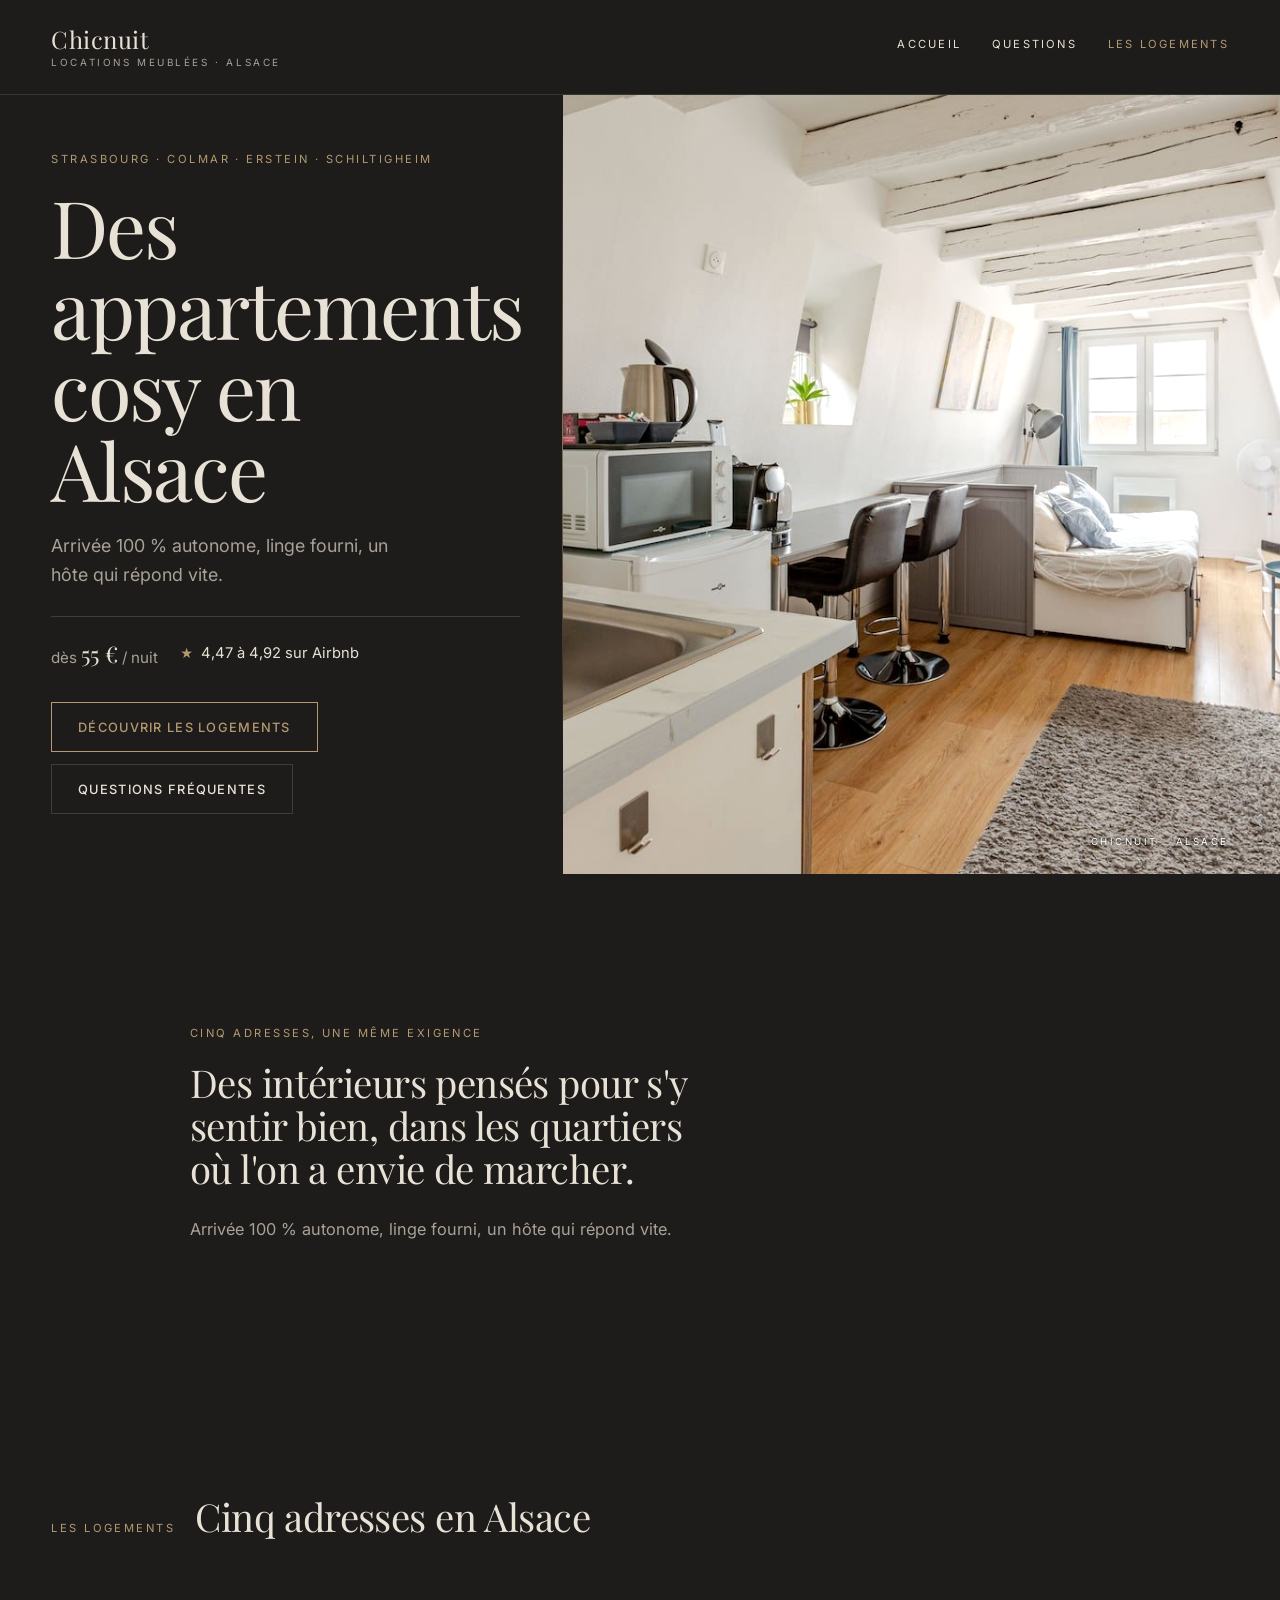
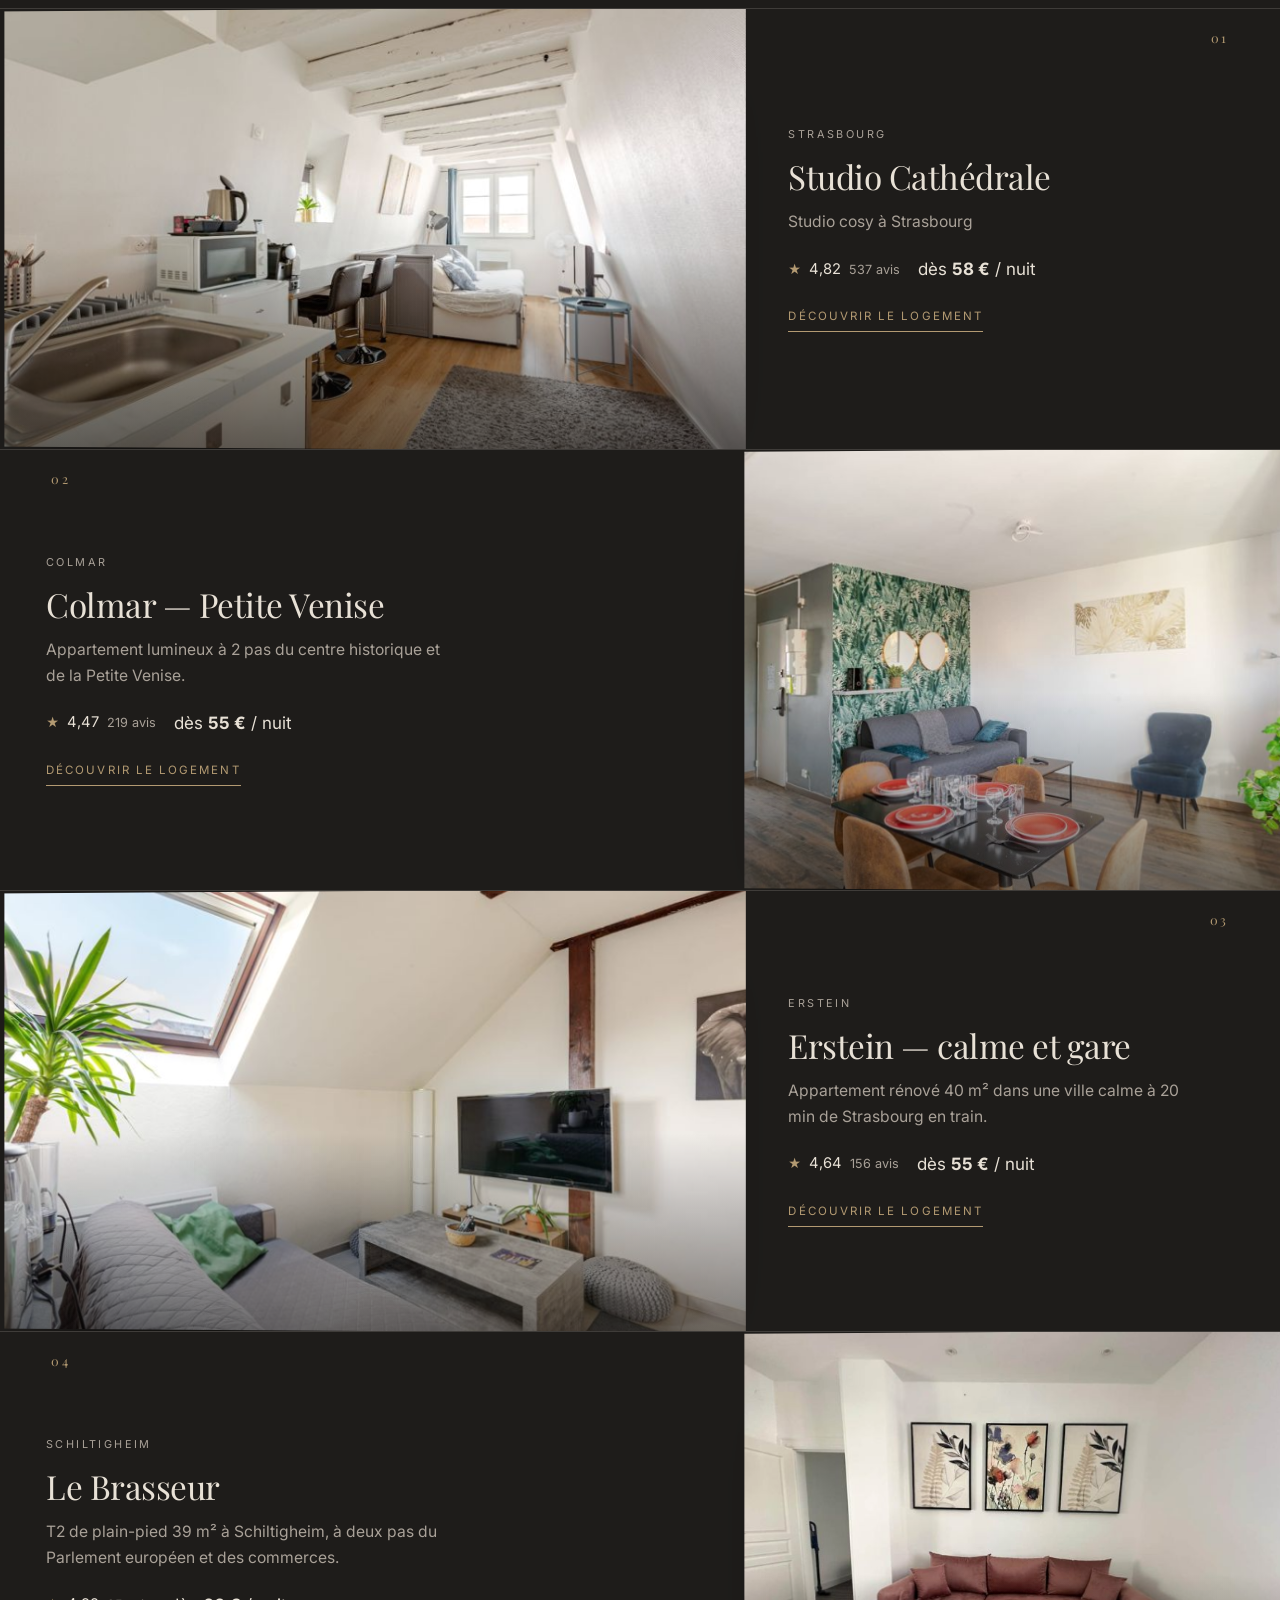
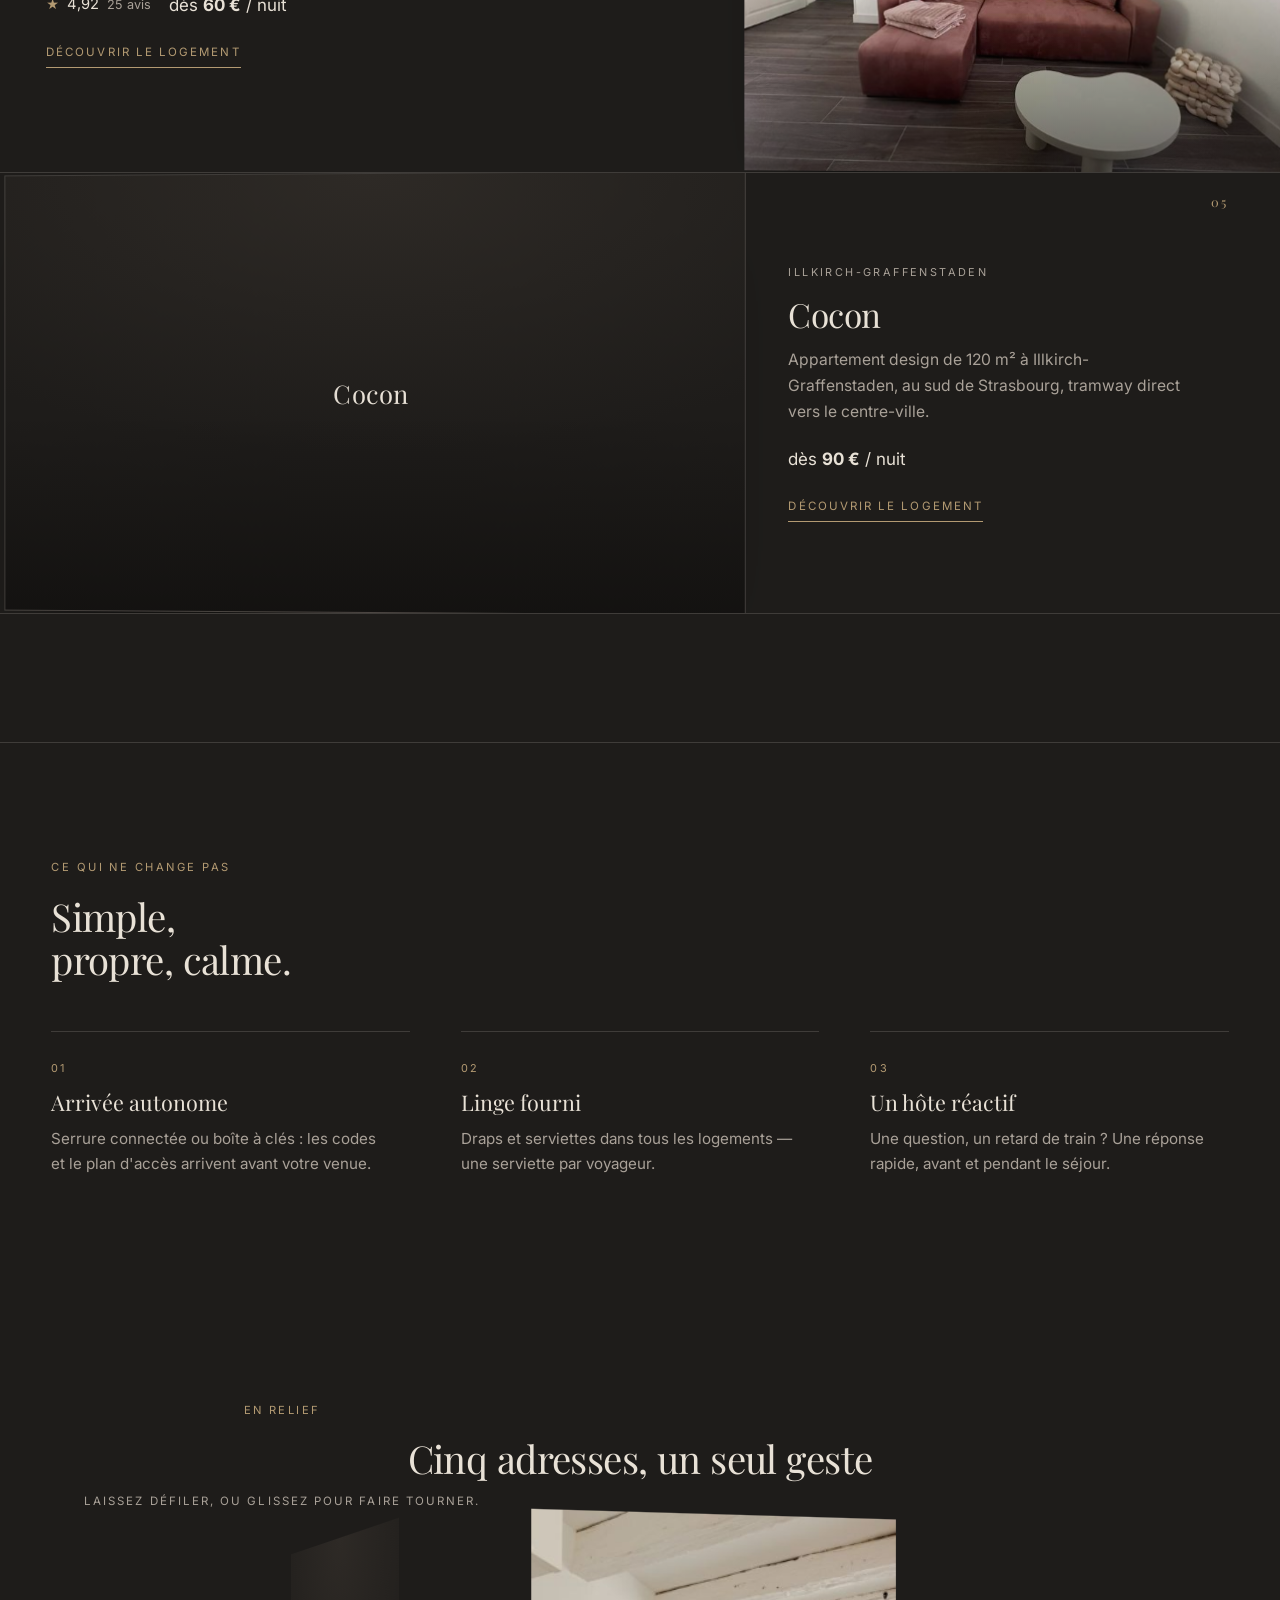
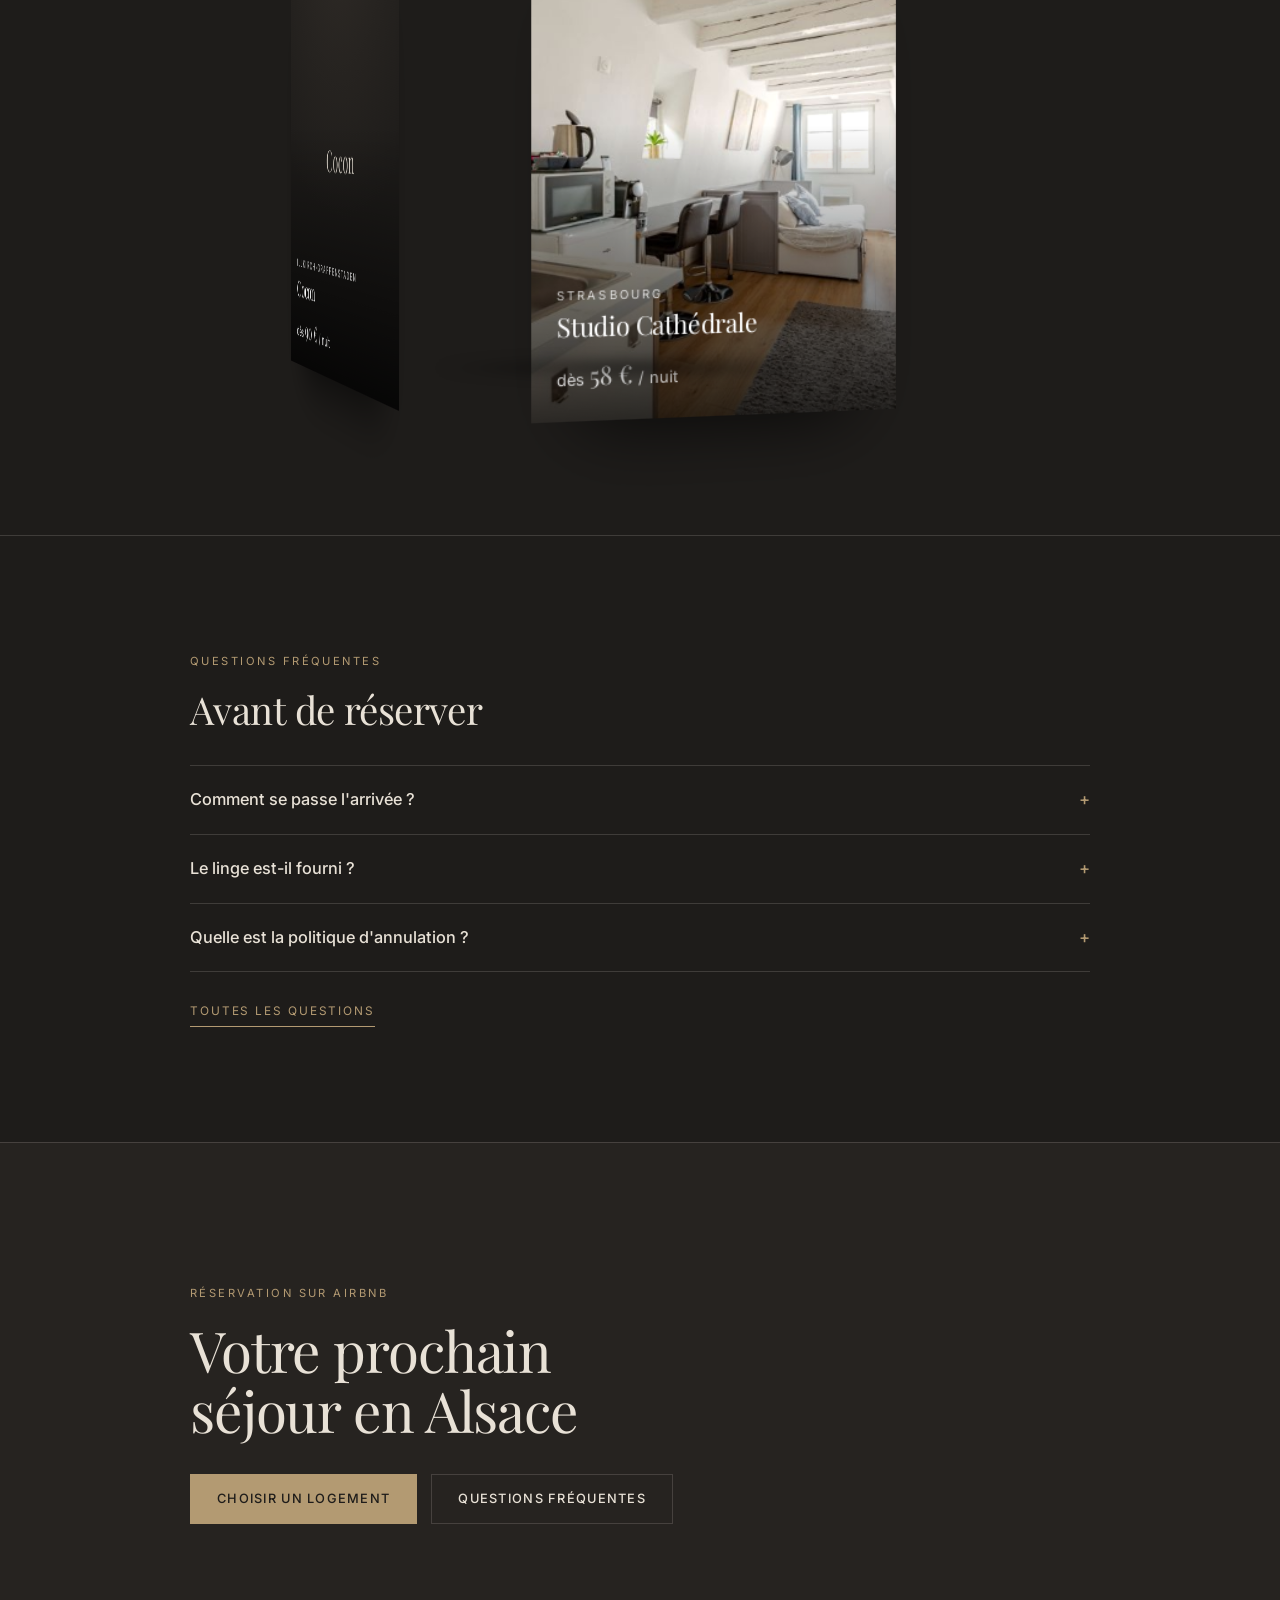
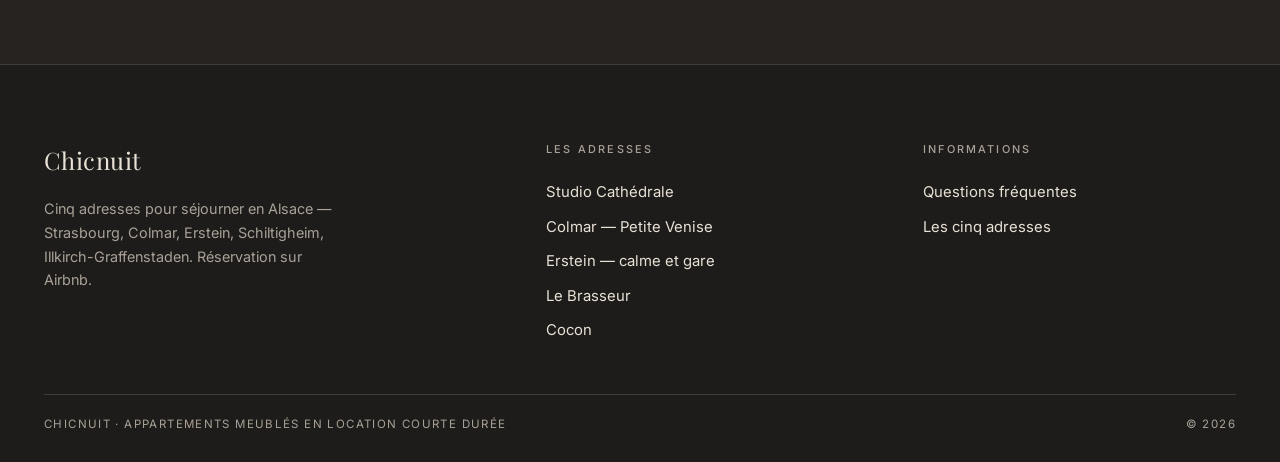
==== commit 6dbc7c30: "Cocon comme les autres + réservation directe Beds24 + fond moins noir - Cocon : page complète (120 m" ====
--- a/index.html
+++ b/index.html
@@ -111,13 +111,13 @@
     <a class="addr-lien" href="apartments/brasseur.html">Découvrir le logement</a>
   </div>
 </article><article class="addr" data-num="05">
-  <a class="addr-cadre" href="apartments/cocon.html" aria-label="Cocon"><div class="addr-media addr-media--vide"><span>Bientôt de retour</span></div></a>
+  <a class="addr-cadre" href="apartments/cocon.html" aria-label="Cocon"><div class="addr-media addr-media--sansphoto"><span>Cocon</span></div></a>
   <div class="addr-corps">
     <p class="addr-ville">Illkirch-Graffenstaden</p>
     <h3 class="addr-nom">Cocon</h3>
-    <p class="addr-texte">Appartement design à Illkirch-Graffenstaden, au sud de Strasbourg. Réouverture bientôt.</p>
+    <p class="addr-texte">Appartement design de 120 m² à Illkirch-Graffenstaden, au sud de Strasbourg, tramway direct vers le centre-ville.</p>
     <div class="addr-meta"><span class="addr-prix">dès <b>90 €</b> / nuit</span></div>
-    <a class="addr-lien" href="apartments/cocon.html">En savoir plus</a>
+    <a class="addr-lien" href="apartments/cocon.html">Découvrir le logement</a>
   </div>
 </article></div>
 </section>
@@ -155,7 +155,7 @@
   <span class="anneau-txt"><span class="anneau-ville">Schiltigheim</span>
   <span class="anneau-nom">Le Brasseur</span><span class="anneau-prix">dès <b>60 €</b> / nuit</span></span>
 </a><a class="anneau-carte" href="apartments/cocon.html" style="--i:4">
-  <span class="anneau-img anneau-img--vide">Bientôt</span>
+  <span class="anneau-img anneau-img--sansphoto">Cocon</span>
   <span class="anneau-txt"><span class="anneau-ville">Illkirch-Graffenstaden</span>
   <span class="anneau-nom">Cocon</span><span class="anneau-prix">dès <b>90 €</b> / nuit</span></span>
 </a></div>
--- a/assets/style.css
+++ b/assets/style.css
@@ -302,14 +302,14 @@
    MODÈLE A — « Nocturne » : nuit profonde, laiton, rail latéral, diaporama plein cadre
    ========================================================================== */
 body[data-theme="A"] {
-  --bg: #0b0a09;
-  --bg-2: #14110e;
-  --bg-3: #1b1713;
-  --txt: #f2ebdf;
-  --txt-2: #a89f93;
-  --accent: #c0a062;
-  --txt-sur-accent: #0b0a09;
-  --ligne: rgba(242, 235, 223, 0.14);
+  --bg: #1e1c1a;
+  --bg-2: #262320;
+  --bg-3: #2e2a26;
+  --txt: #e8e1d6;
+  --txt-2: #a9a198;
+  --accent: #b39a72;
+  --txt-sur-accent: #1e1c1a;
+  --ligne: rgba(232, 225, 214, 0.16);
   --serif: "Playfair Display", "Times New Roman", serif;
   --sans: "Inter", system-ui, sans-serif;
   --mono: "Inter", system-ui, sans-serif;
@@ -360,6 +360,15 @@
 body[data-theme="A"] .hero-actions { display: flex; flex-wrap: wrap; gap: 12px; }
 body[data-theme="A"] .btn { background: transparent; }
 body[data-theme="A"] .btn--plein { background: var(--accent); color: var(--txt-sur-accent); }
+body[data-theme="A"] .btn-note { font-size: 0.62rem; letter-spacing: 0.16em; text-transform: uppercase; opacity: .7; }
+body[data-theme="A"] .hero--texte { grid-template-columns: 1fr; min-height: 78svh; }
+body[data-theme="A"] .hero--texte .hero-contenu { padding-top: clamp(110px, 14vw, 170px); }
+body[data-theme="A"] .hero--texte .hero-contenu::after { display: none; }
+body[data-theme="A"] .anneau-img--sansphoto {
+  display: flex; align-items: center; justify-content: center;
+  font-family: var(--serif); font-size: 1.7rem; color: var(--txt);
+  background: radial-gradient(120% 90% at 50% 0%, #2e2a26 0%, #1e1c1a 70%);
+}
 body[data-theme="A"] .hero-fil {
   position: absolute; z-index: 4; right: var(--gouttiere); bottom: 24px;
   display: flex; gap: 18px;
@@ -437,6 +446,14 @@
   border-bottom: 1px solid var(--accent); transition: opacity .3s ease, letter-spacing .4s ease;
 }
 body[data-theme="A"] .addr-lien:hover { opacity: .7; letter-spacing: .24em; }
+body[data-theme="A"] .addr-media--sansphoto {
+  display: flex; align-items: center; justify-content: center; flex-direction: column; gap: 10px;
+  background: radial-gradient(120% 90% at 50% 0%, #2e2a26 0%, #1e1c1a 70%);
+  border: 1px solid var(--ligne);
+}
+body[data-theme="A"] .addr-media--sansphoto span {
+  font-family: var(--serif); font-size: 1.6rem; color: var(--txt); letter-spacing: .02em;
+}
 body[data-theme="A"] .addr-media--vide {
   display: flex; align-items: center; justify-content: center; flex-direction: column; gap: 12px;
   background: radial-gradient(120% 90% at 50% 0%, #1b1713 0%, #0b0a09 70%);
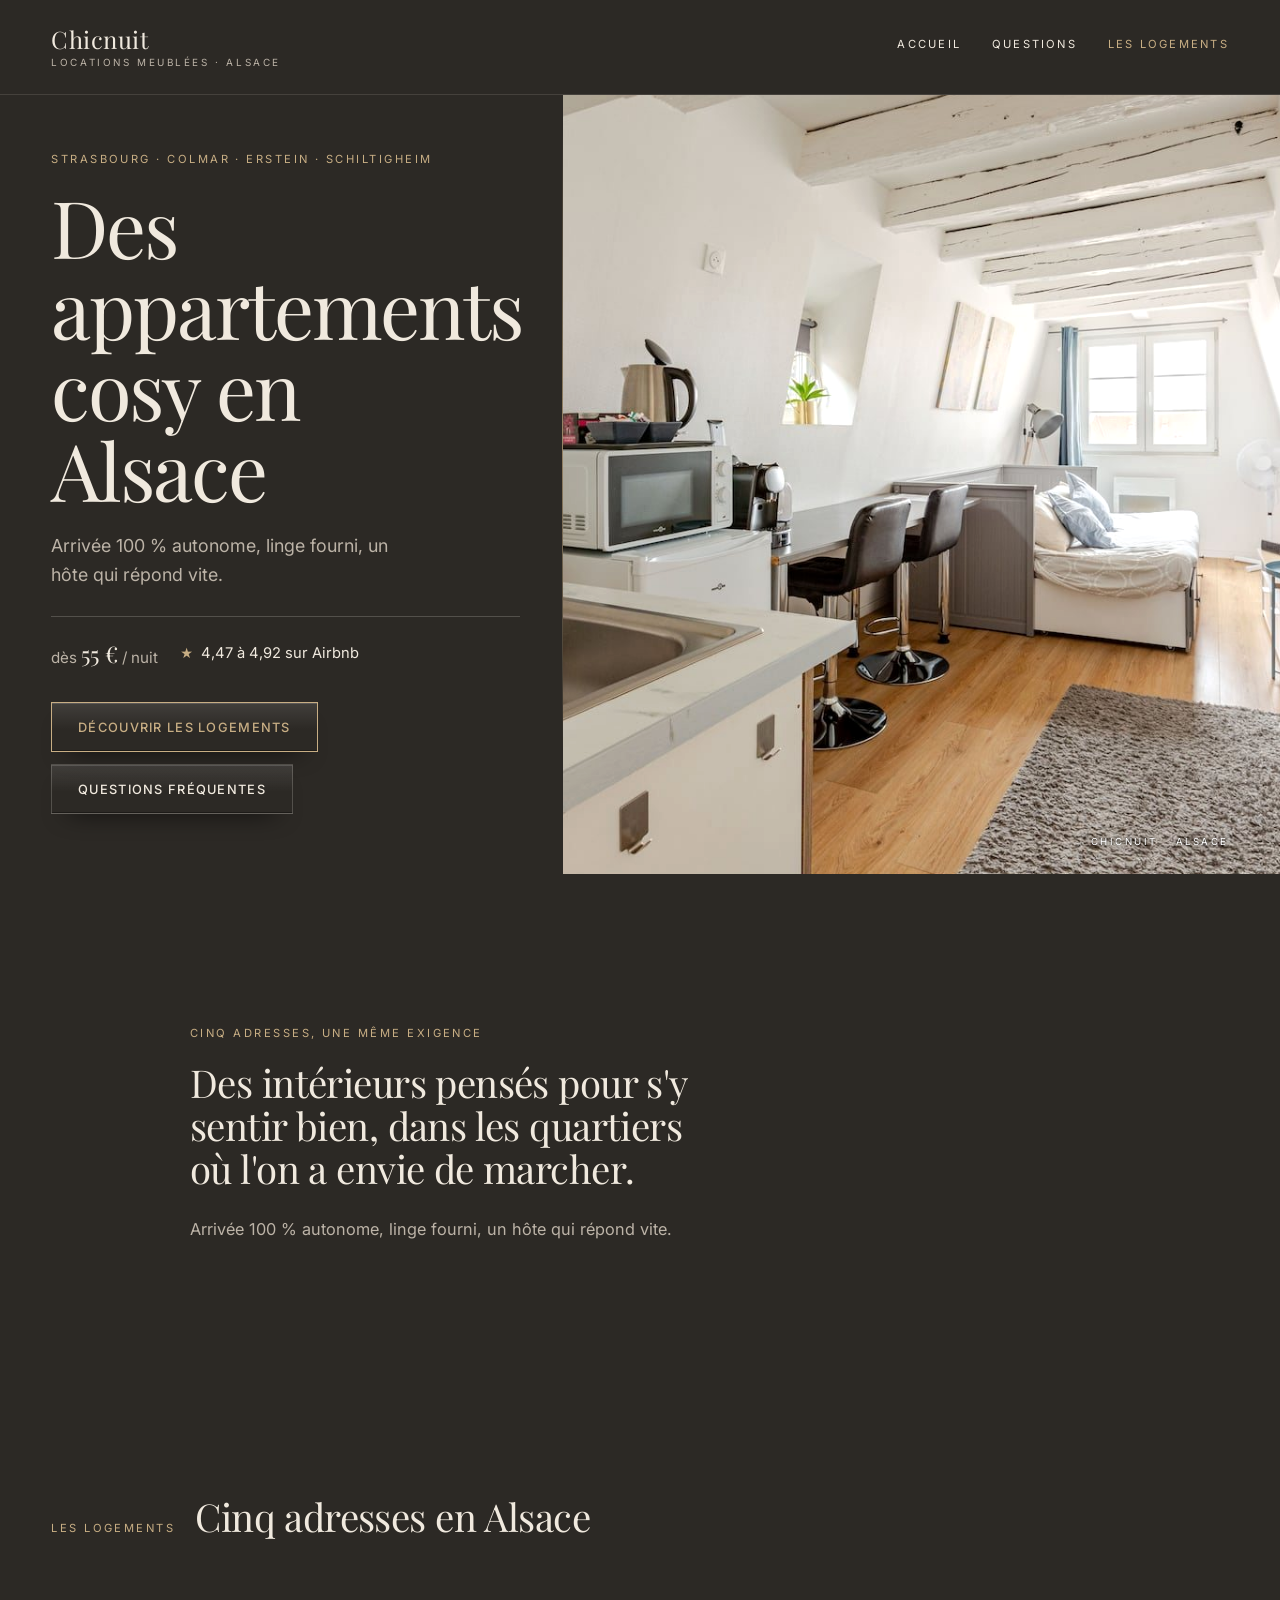
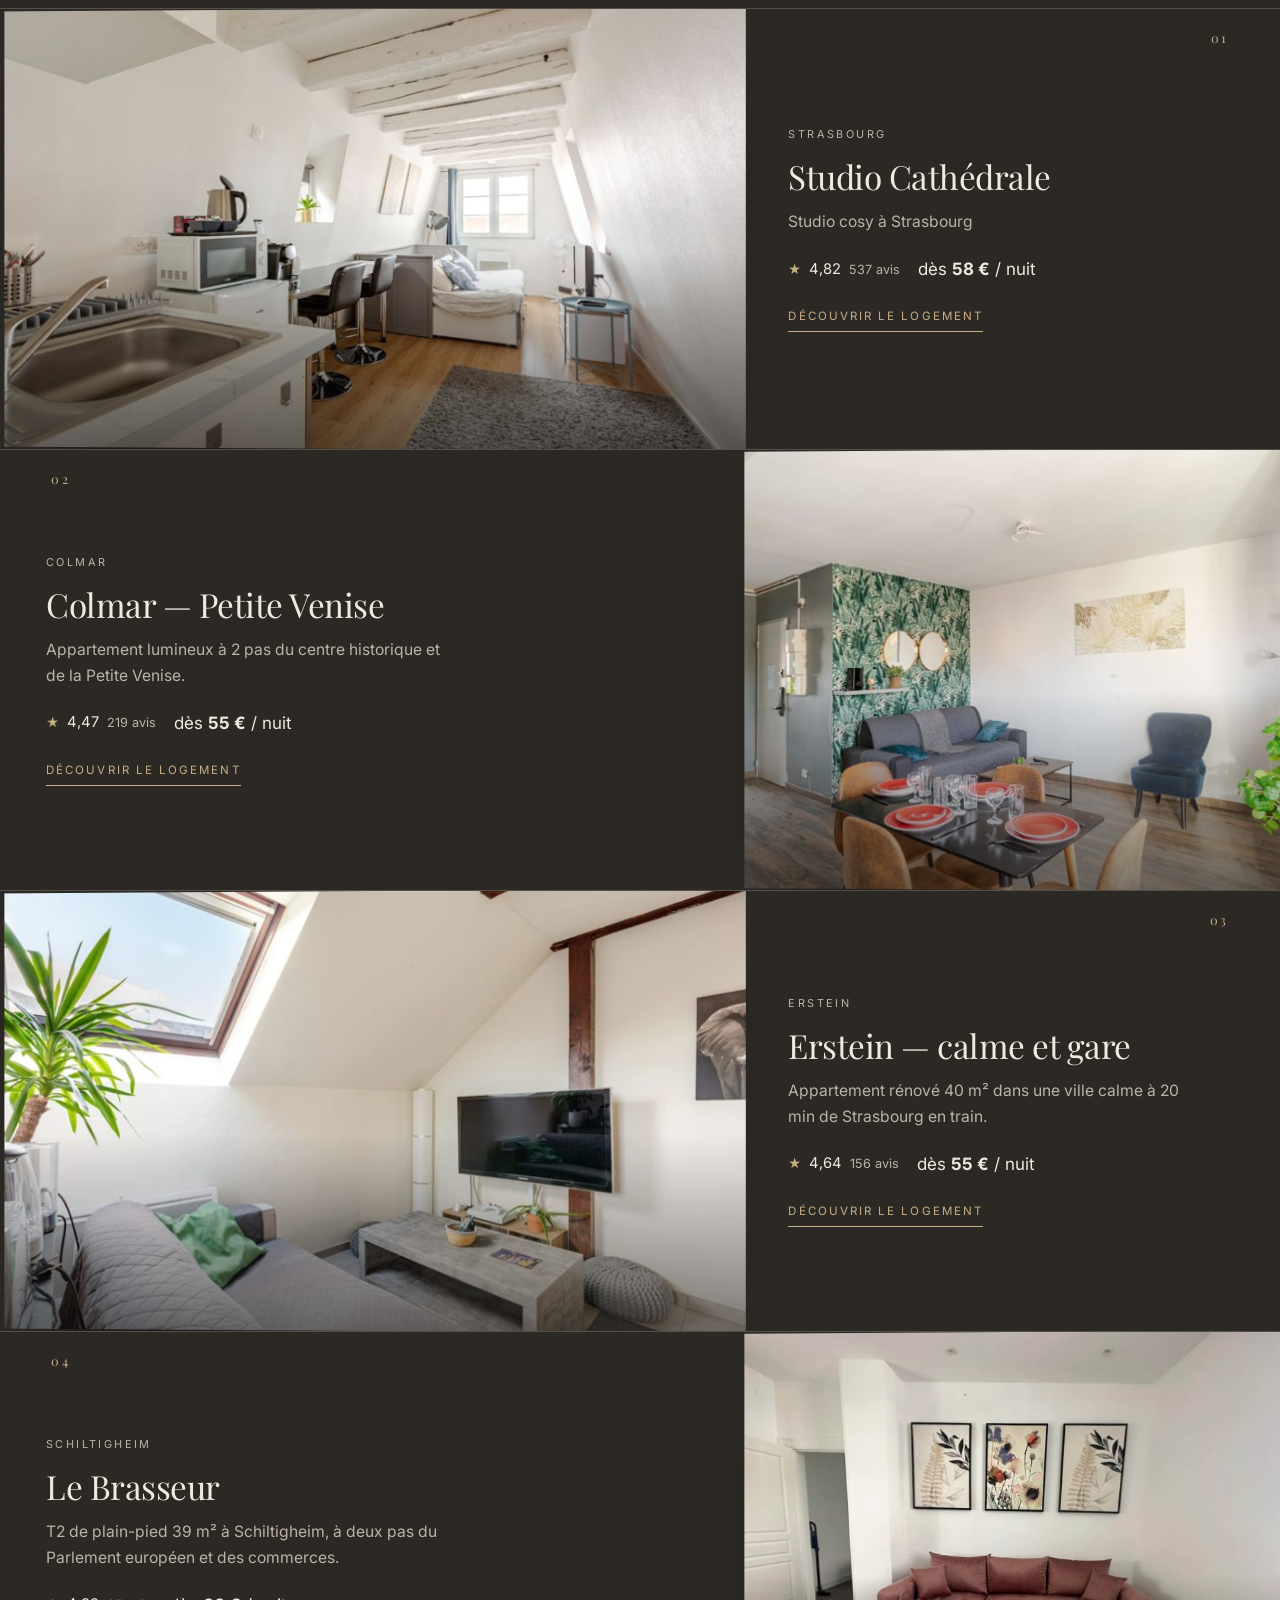
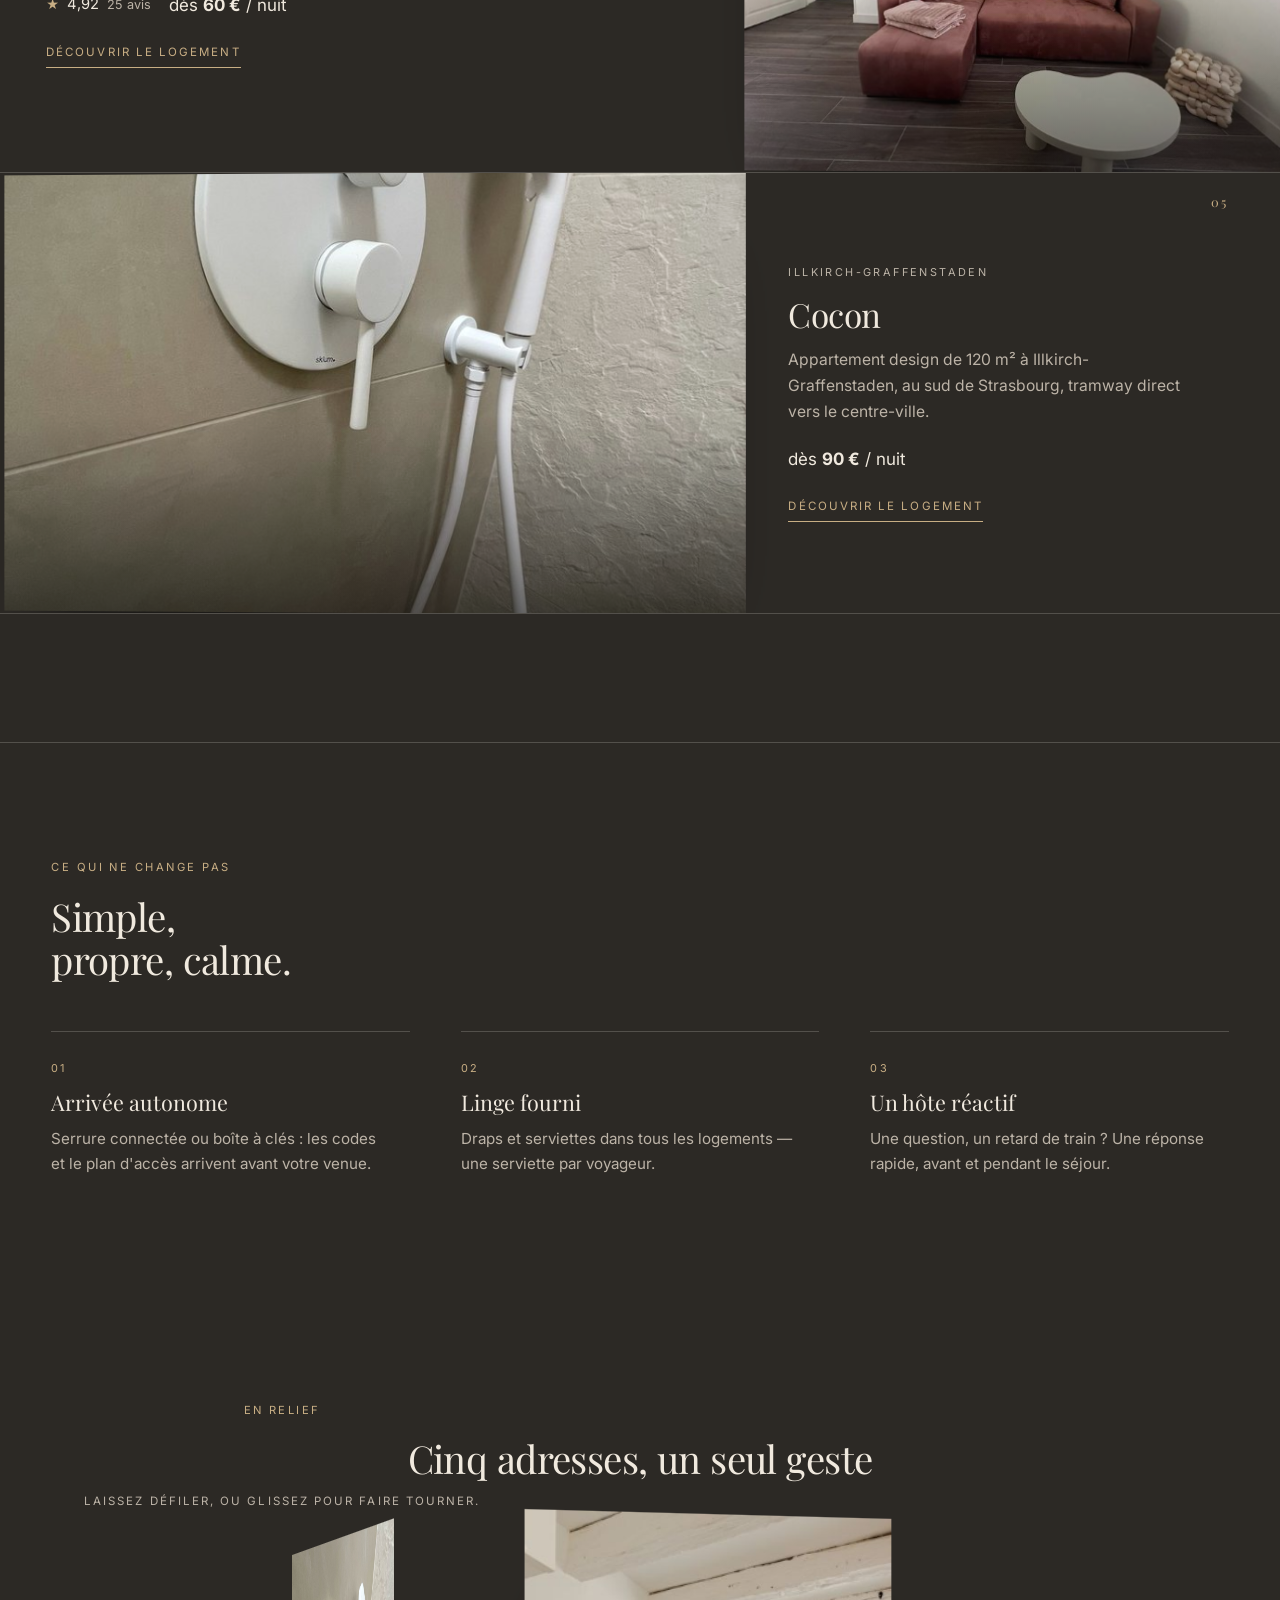
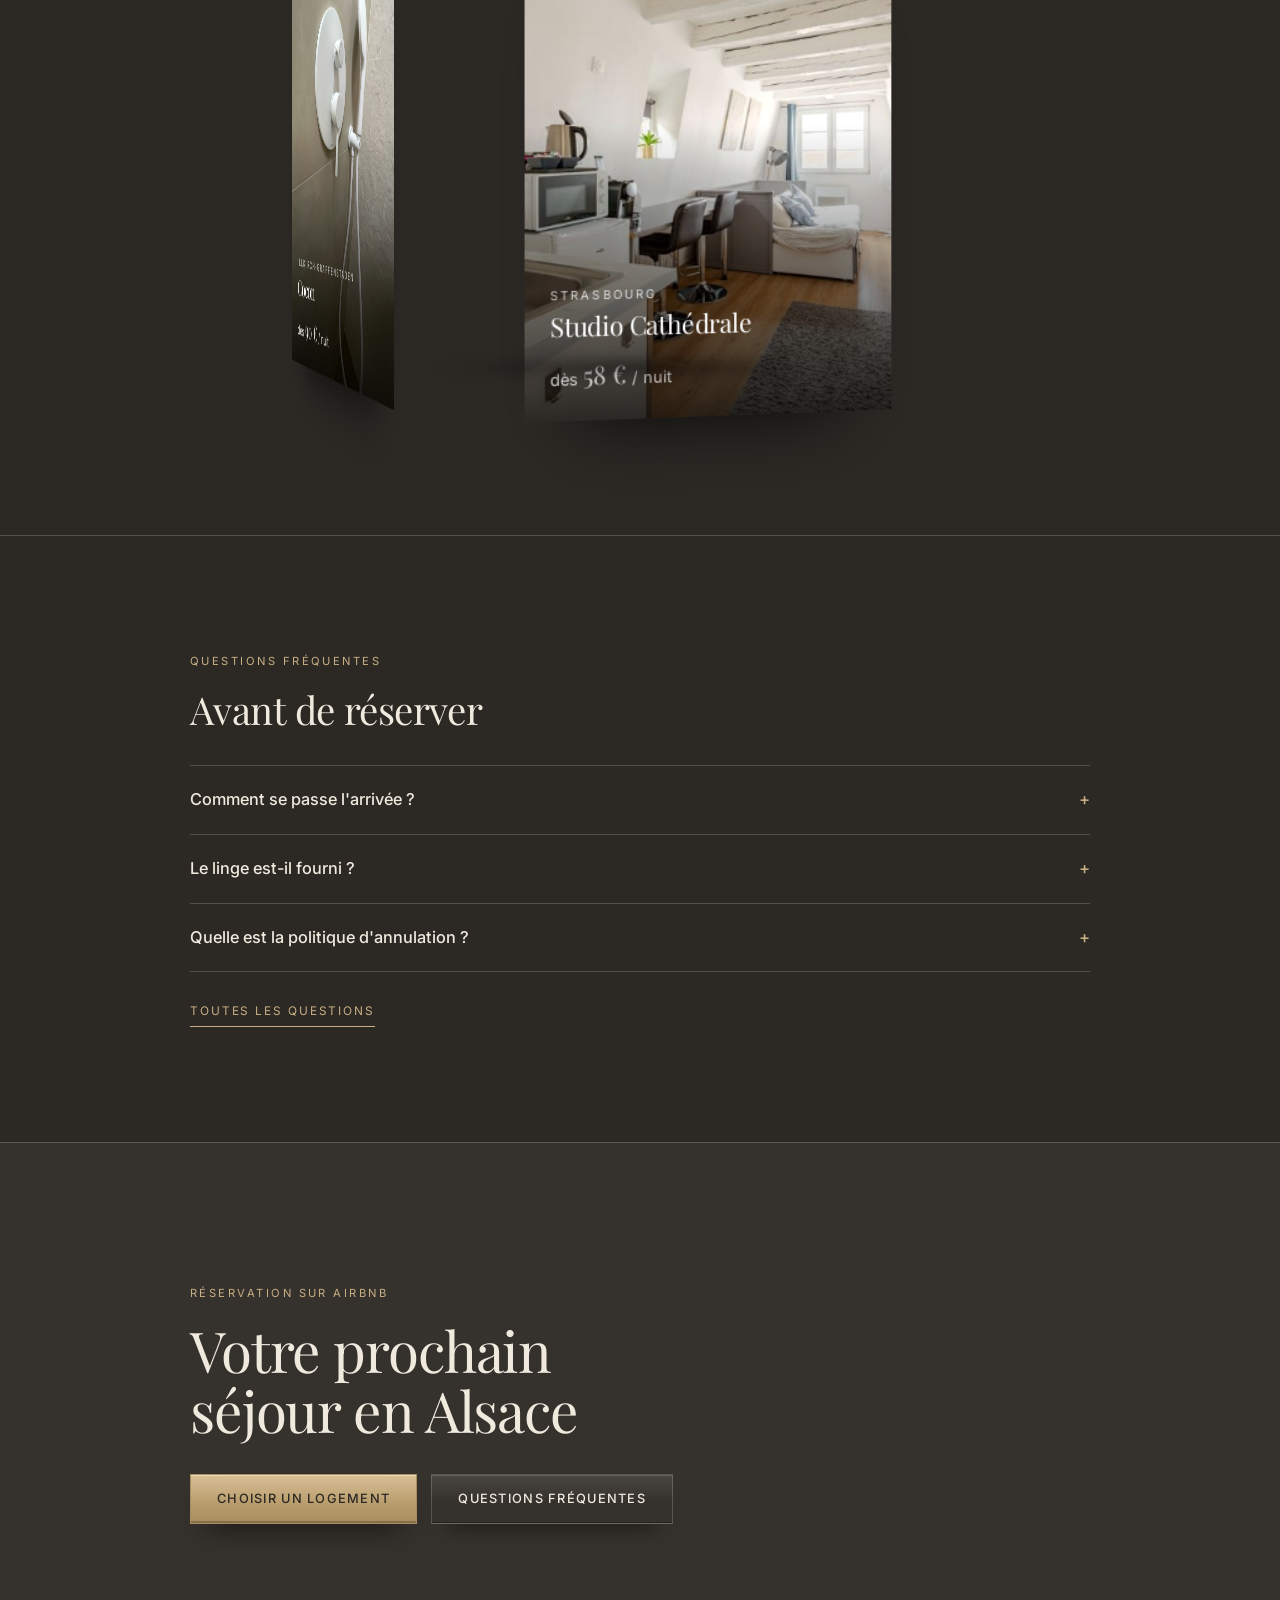
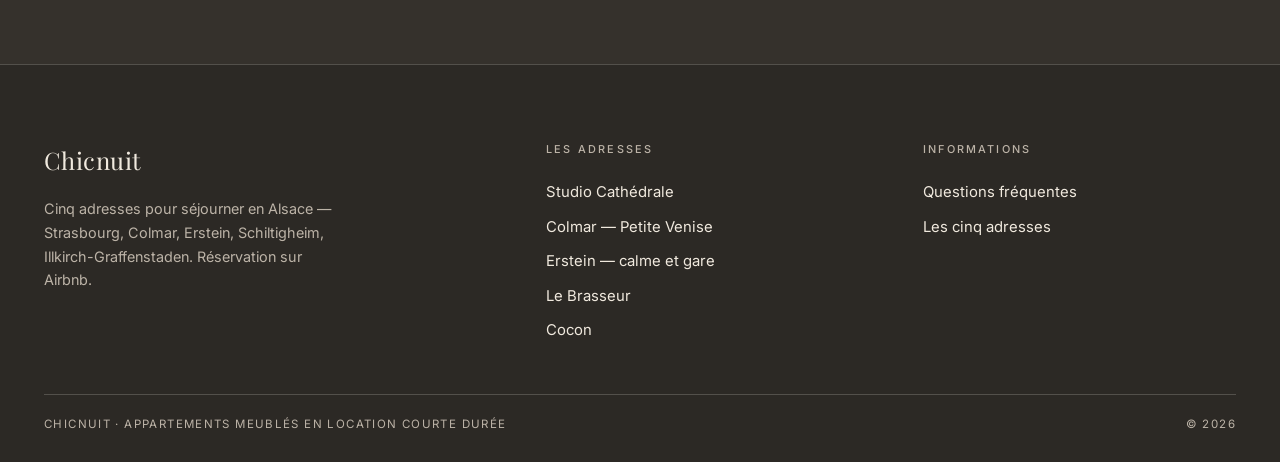
==== commit 1574ac52: "Fond plus clair, titres plus marqués, boutons en relief, diaporama 3 s, photos de Cocon - fond gris-" ====
--- a/index.html
+++ b/index.html
@@ -111,7 +111,7 @@
     <a class="addr-lien" href="apartments/brasseur.html">Découvrir le logement</a>
   </div>
 </article><article class="addr" data-num="05">
-  <a class="addr-cadre" href="apartments/cocon.html" aria-label="Cocon"><div class="addr-media addr-media--sansphoto"><span>Cocon</span></div></a>
+  <a class="addr-cadre" href="apartments/cocon.html" aria-label="Cocon"><div class="addr-media"><img src="img/cocon-01-800.jpg" alt="Cocon" loading="lazy" decoding="async"></div></a>
   <div class="addr-corps">
     <p class="addr-ville">Illkirch-Graffenstaden</p>
     <h3 class="addr-nom">Cocon</h3>
@@ -155,7 +155,7 @@
   <span class="anneau-txt"><span class="anneau-ville">Schiltigheim</span>
   <span class="anneau-nom">Le Brasseur</span><span class="anneau-prix">dès <b>60 €</b> / nuit</span></span>
 </a><a class="anneau-carte" href="apartments/cocon.html" style="--i:4">
-  <span class="anneau-img anneau-img--sansphoto">Cocon</span>
+  <span class="anneau-img"><img src="img/cocon-01-800.jpg" alt="Cocon" loading="lazy" decoding="async"></span>
   <span class="anneau-txt"><span class="anneau-ville">Illkirch-Graffenstaden</span>
   <span class="anneau-nom">Cocon</span><span class="anneau-prix">dès <b>90 €</b> / nuit</span></span>
 </a></div>
--- a/assets/style.css
+++ b/assets/style.css
@@ -302,14 +302,14 @@
    MODÈLE A — « Nocturne » : nuit profonde, laiton, rail latéral, diaporama plein cadre
    ========================================================================== */
 body[data-theme="A"] {
-  --bg: #1e1c1a;
-  --bg-2: #262320;
-  --bg-3: #2e2a26;
-  --txt: #e8e1d6;
-  --txt-2: #a9a198;
-  --accent: #b39a72;
-  --txt-sur-accent: #1e1c1a;
-  --ligne: rgba(232, 225, 214, 0.16);
+  --bg: #2c2925;
+  --bg-2: #35312c;
+  --bg-3: #3f3a34;
+  --txt: #f0e9de;
+  --txt-2: #bcb3a7;
+  --accent: #c8ae84;
+  --txt-sur-accent: #2c2925;
+  --ligne: rgba(240, 233, 222, 0.20);
   --serif: "Playfair Display", "Times New Roman", serif;
   --sans: "Inter", system-ui, sans-serif;
   --mono: "Inter", system-ui, sans-serif;
@@ -358,8 +358,26 @@
 body[data-theme="A"] .hero-meta { display: flex; flex-wrap: wrap; align-items: center; gap: 22px; margin-bottom: 30px;
   padding-top: 18px; border-top: 1px solid var(--ligne); }
 body[data-theme="A"] .hero-actions { display: flex; flex-wrap: wrap; gap: 12px; }
-body[data-theme="A"] .btn { background: transparent; }
-body[data-theme="A"] .btn--plein { background: var(--accent); color: var(--txt-sur-accent); }
+body[data-theme="A"] .btn {
+  background: linear-gradient(180deg, rgba(255,255,255,.10), rgba(255,255,255,0) 55%), transparent;
+  box-shadow: inset 0 1px 0 rgba(255,255,255,.14), inset 0 -1px 0 rgba(0,0,0,.35),
+              0 14px 26px -18px rgba(0,0,0,.95);
+  transform-style: preserve-3d;
+  transition: transform .28s cubic-bezier(.16,1,.3,1), box-shadow .28s ease, background .28s ease, color .28s ease;
+}
+body[data-theme="A"] .btn:hover {
+  transform: translateY(-3px);
+  box-shadow: inset 0 1px 0 rgba(255,255,255,.2), inset 0 -1px 0 rgba(0,0,0,.35),
+              0 22px 34px -18px rgba(0,0,0,1);
+}
+body[data-theme="A"] .btn:active { transform: translateY(-1px) scale(.99); }
+body[data-theme="A"] .btn--plein {
+  background: linear-gradient(180deg, #d8c096, #b89c6c 60%, #a98d5f);
+  color: #2c2925; border-color: #a98d5f;
+  box-shadow: inset 0 1px 0 rgba(255,255,255,.45), inset 0 -2px 0 rgba(0,0,0,.22),
+              0 16px 30px -18px rgba(0,0,0,.95);
+}
+body[data-theme="A"] .btn--plein:hover { filter: brightness(1.06); }
 body[data-theme="A"] .btn-note { font-size: 0.62rem; letter-spacing: 0.16em; text-transform: uppercase; opacity: .7; }
 body[data-theme="A"] .hero--texte { grid-template-columns: 1fr; min-height: 78svh; }
 body[data-theme="A"] .hero--texte .hero-contenu { padding-top: clamp(110px, 14vw, 170px); }
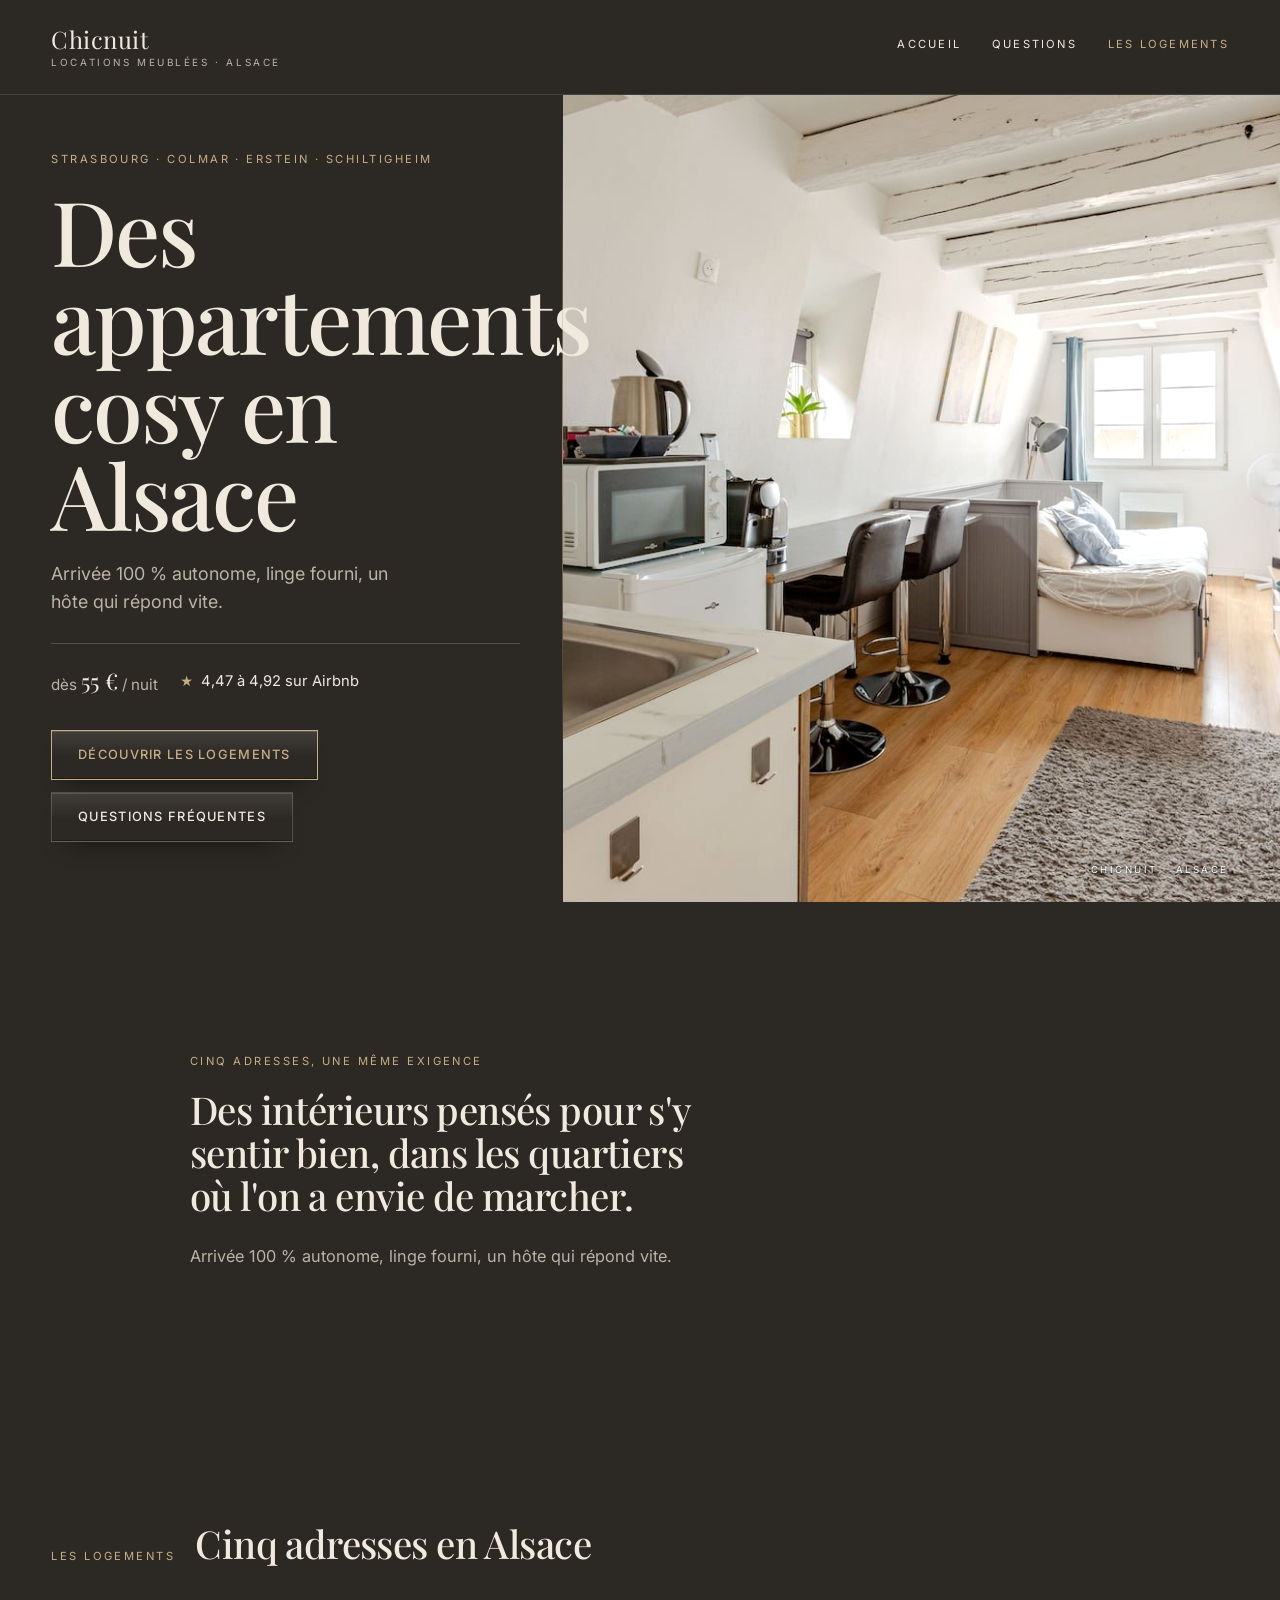
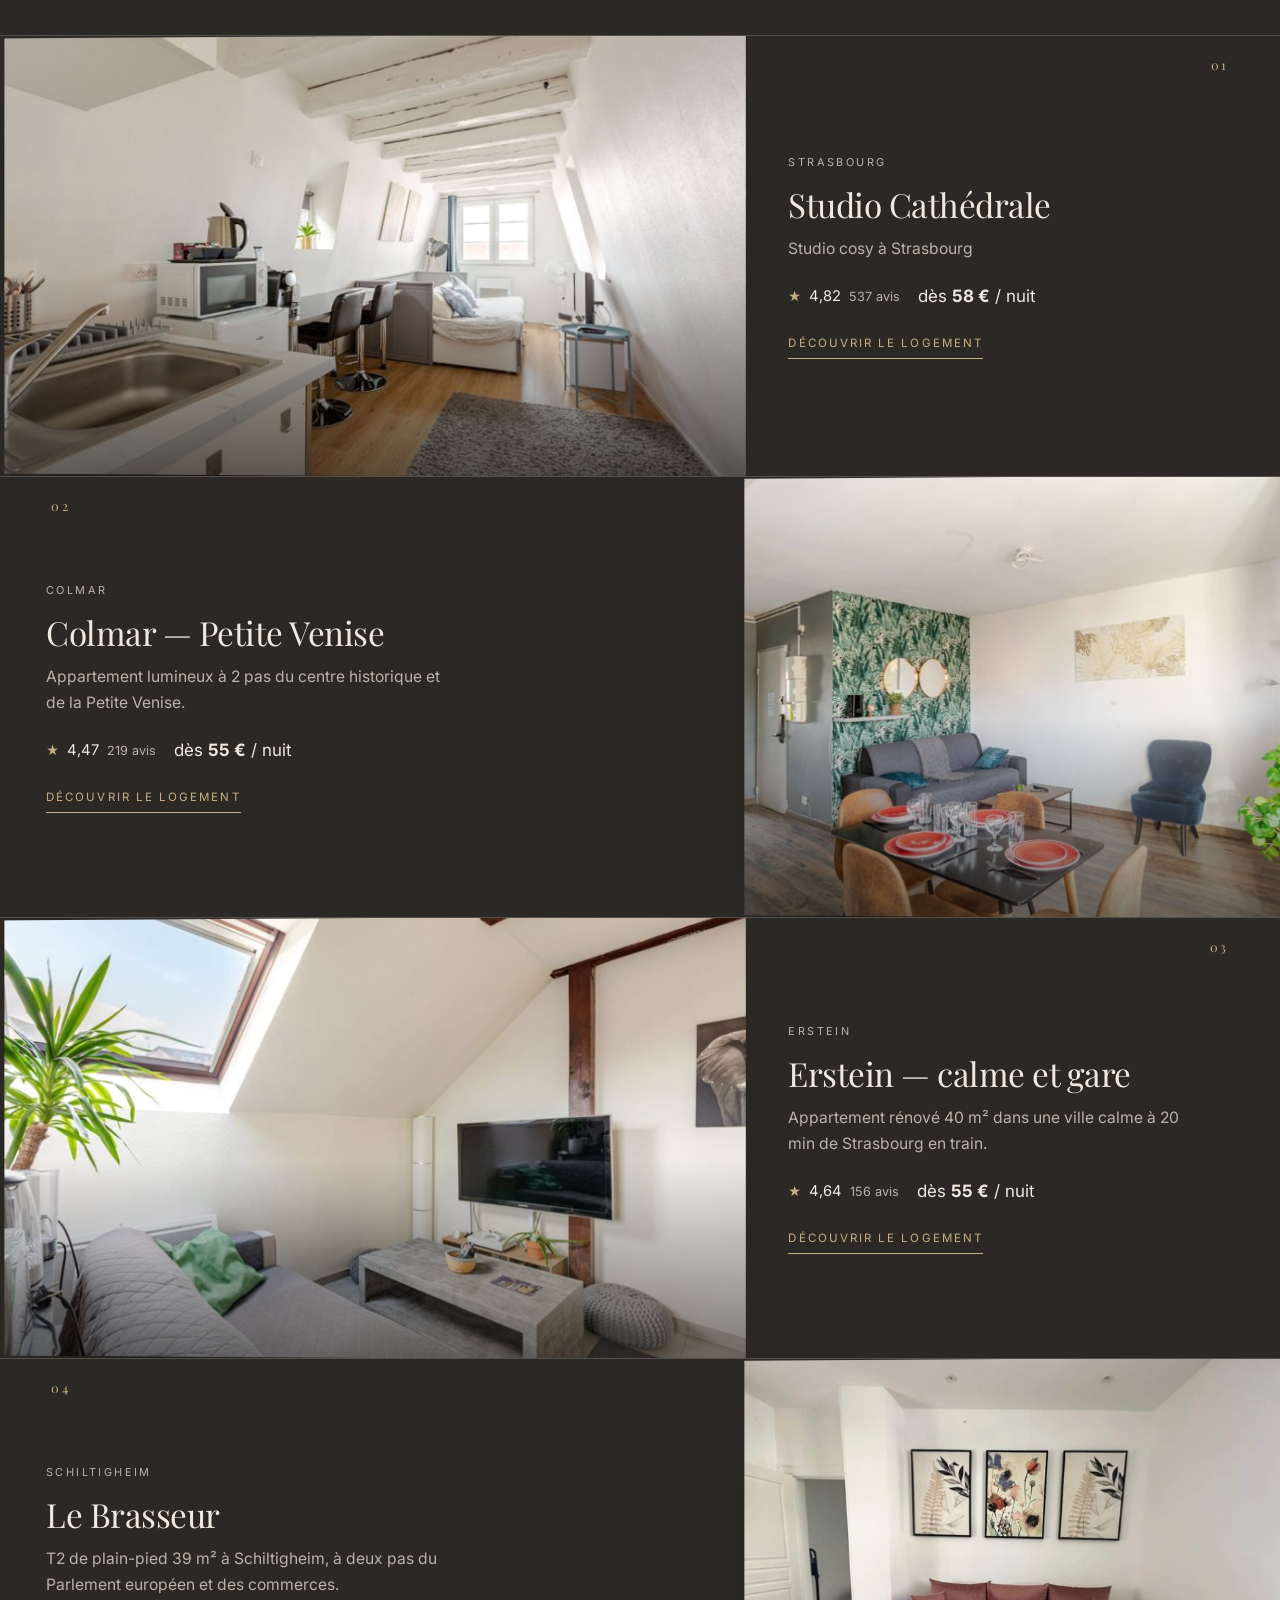
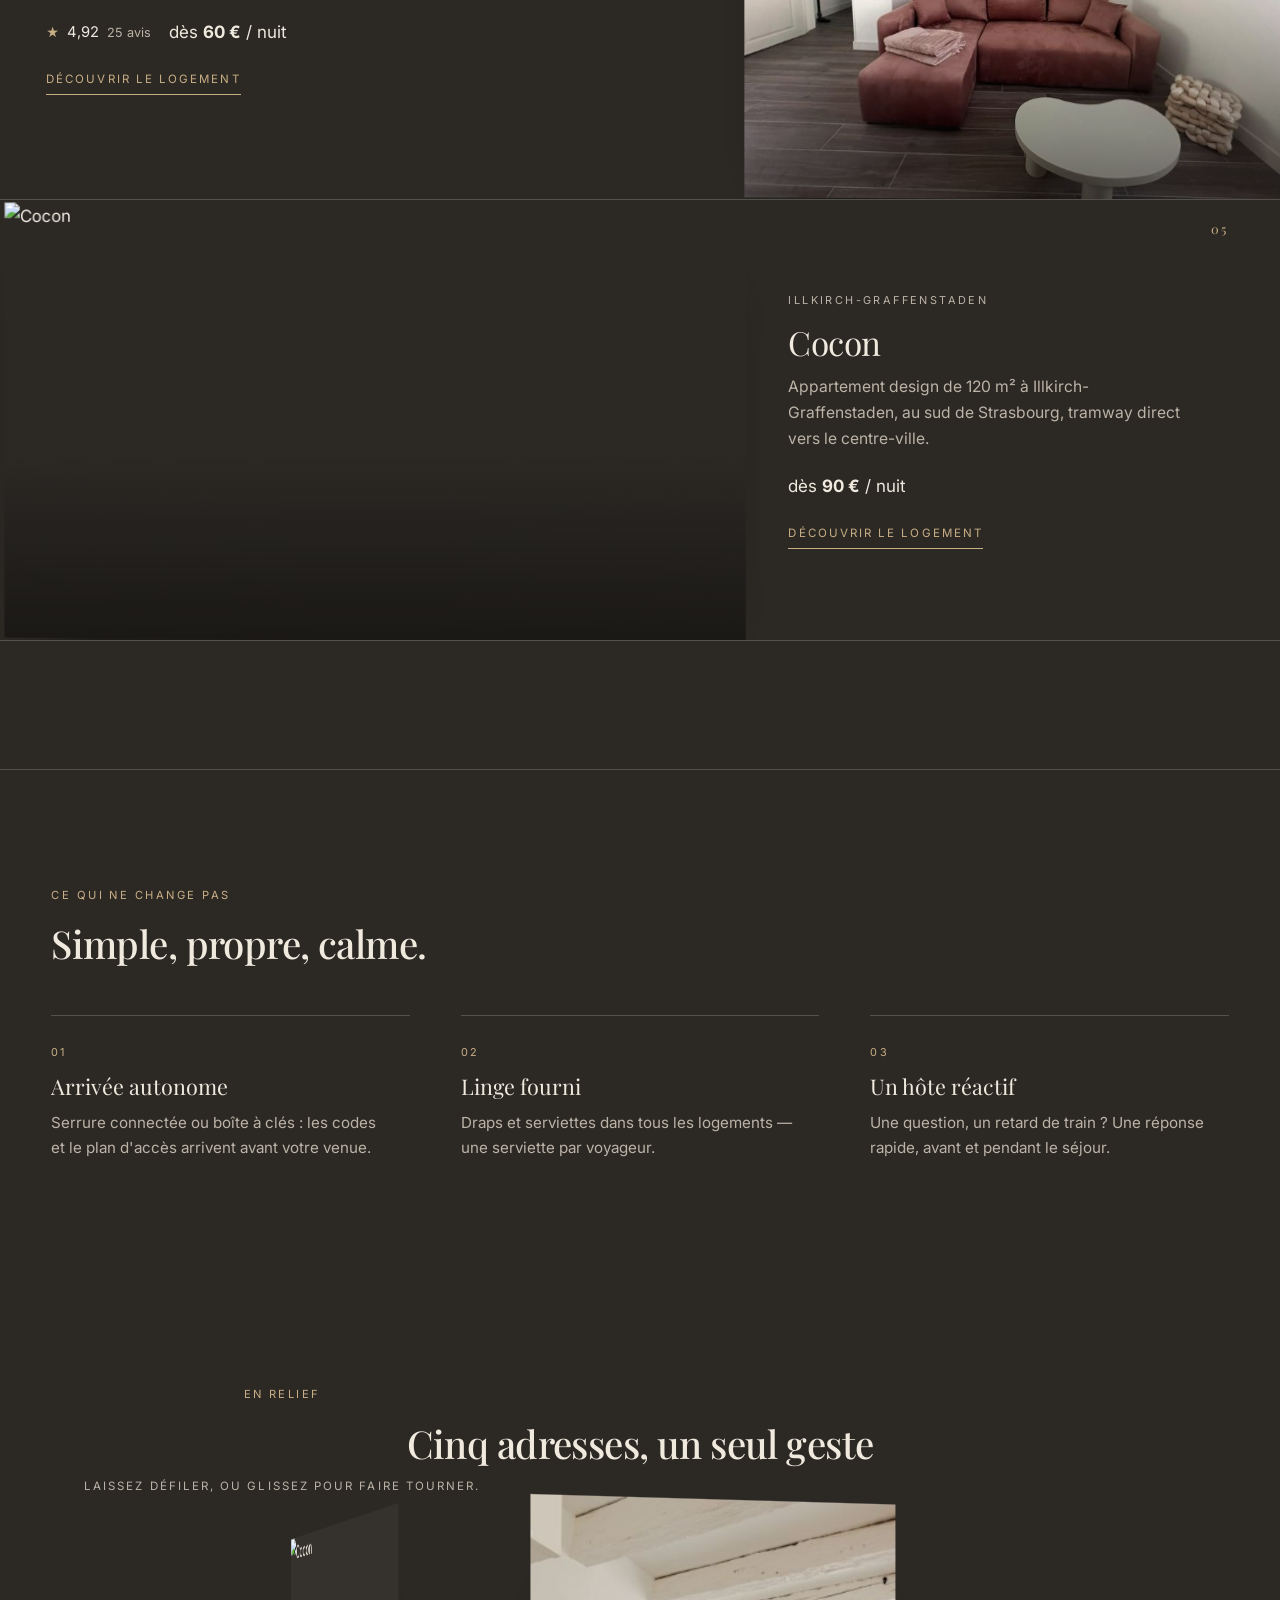
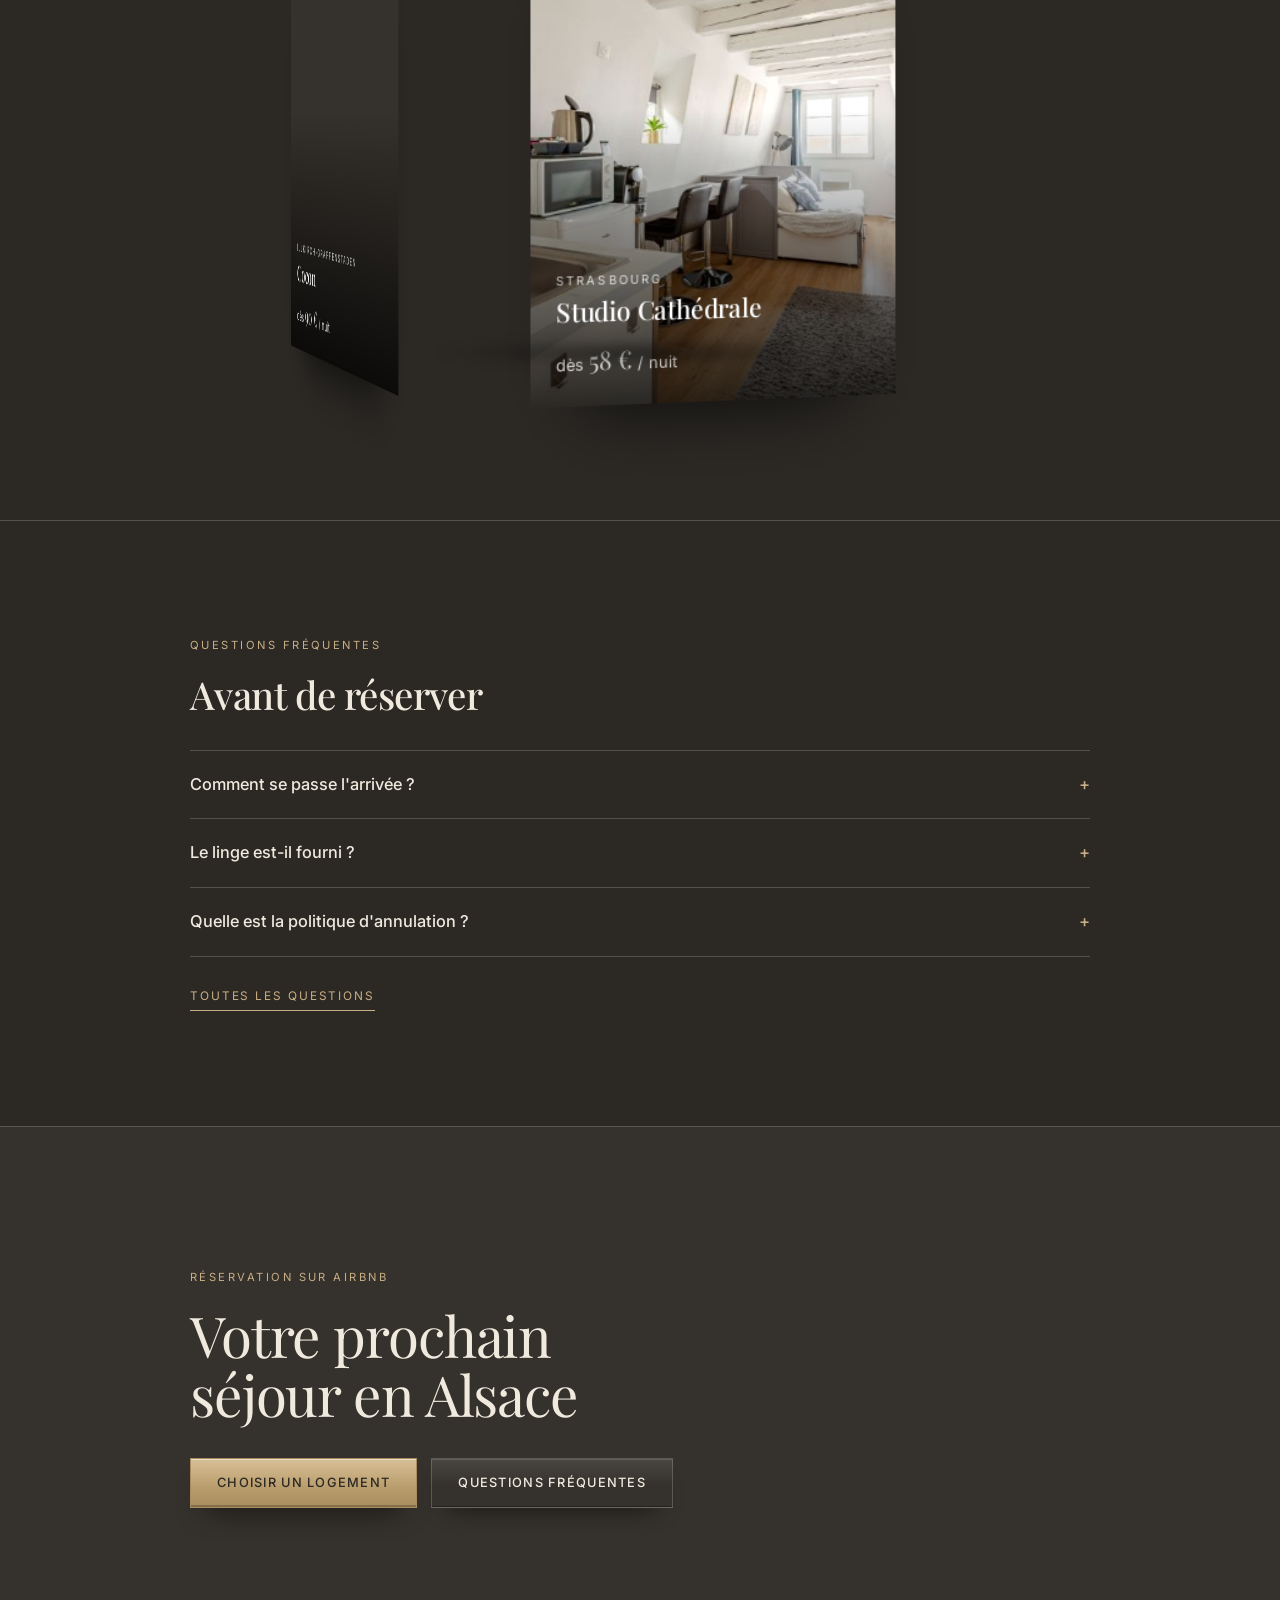
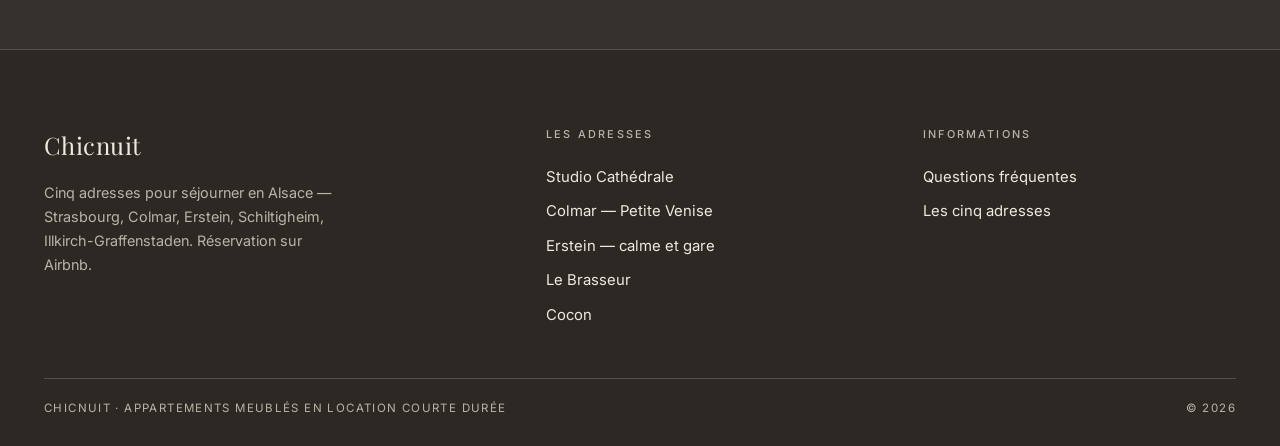
==== commit ae38983e: "Couverture Cocon corrigée + défilement des 5 logements + réservation directe limitée à Cocon - Cocon" ====
--- a/index.html
+++ b/index.html
@@ -47,7 +47,7 @@
 </header>
 <main id="principal">
 <section class="hero">
-  <div class="hero-media"><div class="slide is-on"><img src="img/cathedrale-08.jpg" srcset="img/cathedrale-08-800.jpg 800w, img/cathedrale-08.jpg 1440w" sizes="100vw" alt="cathedrale — photo 8" loading="eager" decoding="async"></div><div class="slide"><img src="img/colmar-09.jpg" srcset="img/colmar-09-800.jpg 800w, img/colmar-09.jpg 1440w" sizes="100vw" alt="colmar — photo 9" loading="lazy" decoding="async"></div><div class="slide"><img src="img/erstein-04.jpg" srcset="img/erstein-04-800.jpg 800w, img/erstein-04.jpg 1440w" sizes="100vw" alt="erstein — photo 4" loading="lazy" decoding="async"></div><div class="slide"><img src="img/brasseur-01.jpg" srcset="img/brasseur-01-800.jpg 800w, img/brasseur-01.jpg 1440w" sizes="100vw" alt="brasseur — photo 1" loading="lazy" decoding="async"></div><div class="hero-voile"></div></div>
+  <div class="hero-media"><div class="slide is-on"><img src="img/cathedrale-08.jpg" srcset="img/cathedrale-08-800.jpg 800w, img/cathedrale-08.jpg 1440w" sizes="100vw" alt="cathedrale — photo 8" loading="eager" decoding="async"></div><div class="slide"><img src="img/colmar-09.jpg" srcset="img/colmar-09-800.jpg 800w, img/colmar-09.jpg 1440w" sizes="100vw" alt="colmar — photo 9" loading="lazy" decoding="async"></div><div class="slide"><img src="img/erstein-04.jpg" srcset="img/erstein-04-800.jpg 800w, img/erstein-04.jpg 1440w" sizes="100vw" alt="erstein — photo 4" loading="lazy" decoding="async"></div><div class="slide"><img src="img/brasseur-01.jpg" srcset="img/brasseur-01-800.jpg 800w, img/brasseur-01.jpg 1440w" sizes="100vw" alt="brasseur — photo 1" loading="lazy" decoding="async"></div><div class="slide"><img src="img/cocon-19.jpg" srcset="img/cocon-19-800.jpg 800w, img/cocon-19.jpg 1440w" sizes="100vw" alt="cocon — photo 19" loading="lazy" decoding="async"></div><div class="hero-voile"></div></div>
   <div class="hero-contenu">
     <p class="eyebrow">Strasbourg · Colmar · Erstein · Schiltigheim</p>
     <h1 class="display">Des appartements cosy en Alsace</h1>
@@ -111,7 +111,7 @@
     <a class="addr-lien" href="apartments/brasseur.html">Découvrir le logement</a>
   </div>
 </article><article class="addr" data-num="05">
-  <a class="addr-cadre" href="apartments/cocon.html" aria-label="Cocon"><div class="addr-media"><img src="img/cocon-01-800.jpg" alt="Cocon" loading="lazy" decoding="async"></div></a>
+  <a class="addr-cadre" href="apartments/cocon.html" aria-label="Cocon"><div class="addr-media"><img src="img/cocon-19-800.jpg" alt="Cocon" loading="lazy" decoding="async"></div></a>
   <div class="addr-corps">
     <p class="addr-ville">Illkirch-Graffenstaden</p>
     <h3 class="addr-nom">Cocon</h3>
@@ -155,7 +155,7 @@
   <span class="anneau-txt"><span class="anneau-ville">Schiltigheim</span>
   <span class="anneau-nom">Le Brasseur</span><span class="anneau-prix">dès <b>60 €</b> / nuit</span></span>
 </a><a class="anneau-carte" href="apartments/cocon.html" style="--i:4">
-  <span class="anneau-img"><img src="img/cocon-01-800.jpg" alt="Cocon" loading="lazy" decoding="async"></span>
+  <span class="anneau-img"><img src="img/cocon-19-800.jpg" alt="Cocon" loading="lazy" decoding="async"></span>
   <span class="anneau-txt"><span class="anneau-ville">Illkirch-Graffenstaden</span>
   <span class="anneau-nom">Cocon</span><span class="anneau-prix">dès <b>90 €</b> / nuit</span></span>
 </a></div>
--- a/assets/style.css
+++ b/assets/style.css
@@ -353,7 +353,16 @@
   content: ""; position: absolute; right: 0; top: 14%; bottom: 14%; width: 1px;
   background: linear-gradient(180deg, transparent, var(--accent), transparent); opacity: .7;
 }
-body[data-theme="A"] .hero-contenu .display { max-width: 100%; margin-bottom: 22px; font-size: clamp(2.9rem, 6.2vw, 5.2rem); }
+body[data-theme="A"] .hero-contenu .display {
+  max-width: 100%; margin-bottom: 22px;
+  font-size: clamp(3.1rem, 7vw, 6rem);
+  font-weight: 500;
+  line-height: 0.98;
+}
+body[data-theme="A"] .titre-2 { font-weight: 500; }
+body[data-theme="A"] .addr-nom { font-weight: 500; }
+body[data-theme="A"] .anneau-nom { font-weight: 500; }
+body[data-theme="A"] .fiche-prix b { font-weight: 500; }
 body[data-theme="A"] .hero-contenu .lede { max-width: 34ch; margin-bottom: 26px; }
 body[data-theme="A"] .hero-meta { display: flex; flex-wrap: wrap; align-items: center; gap: 22px; margin-bottom: 30px;
   padding-top: 18px; border-top: 1px solid var(--ligne); }
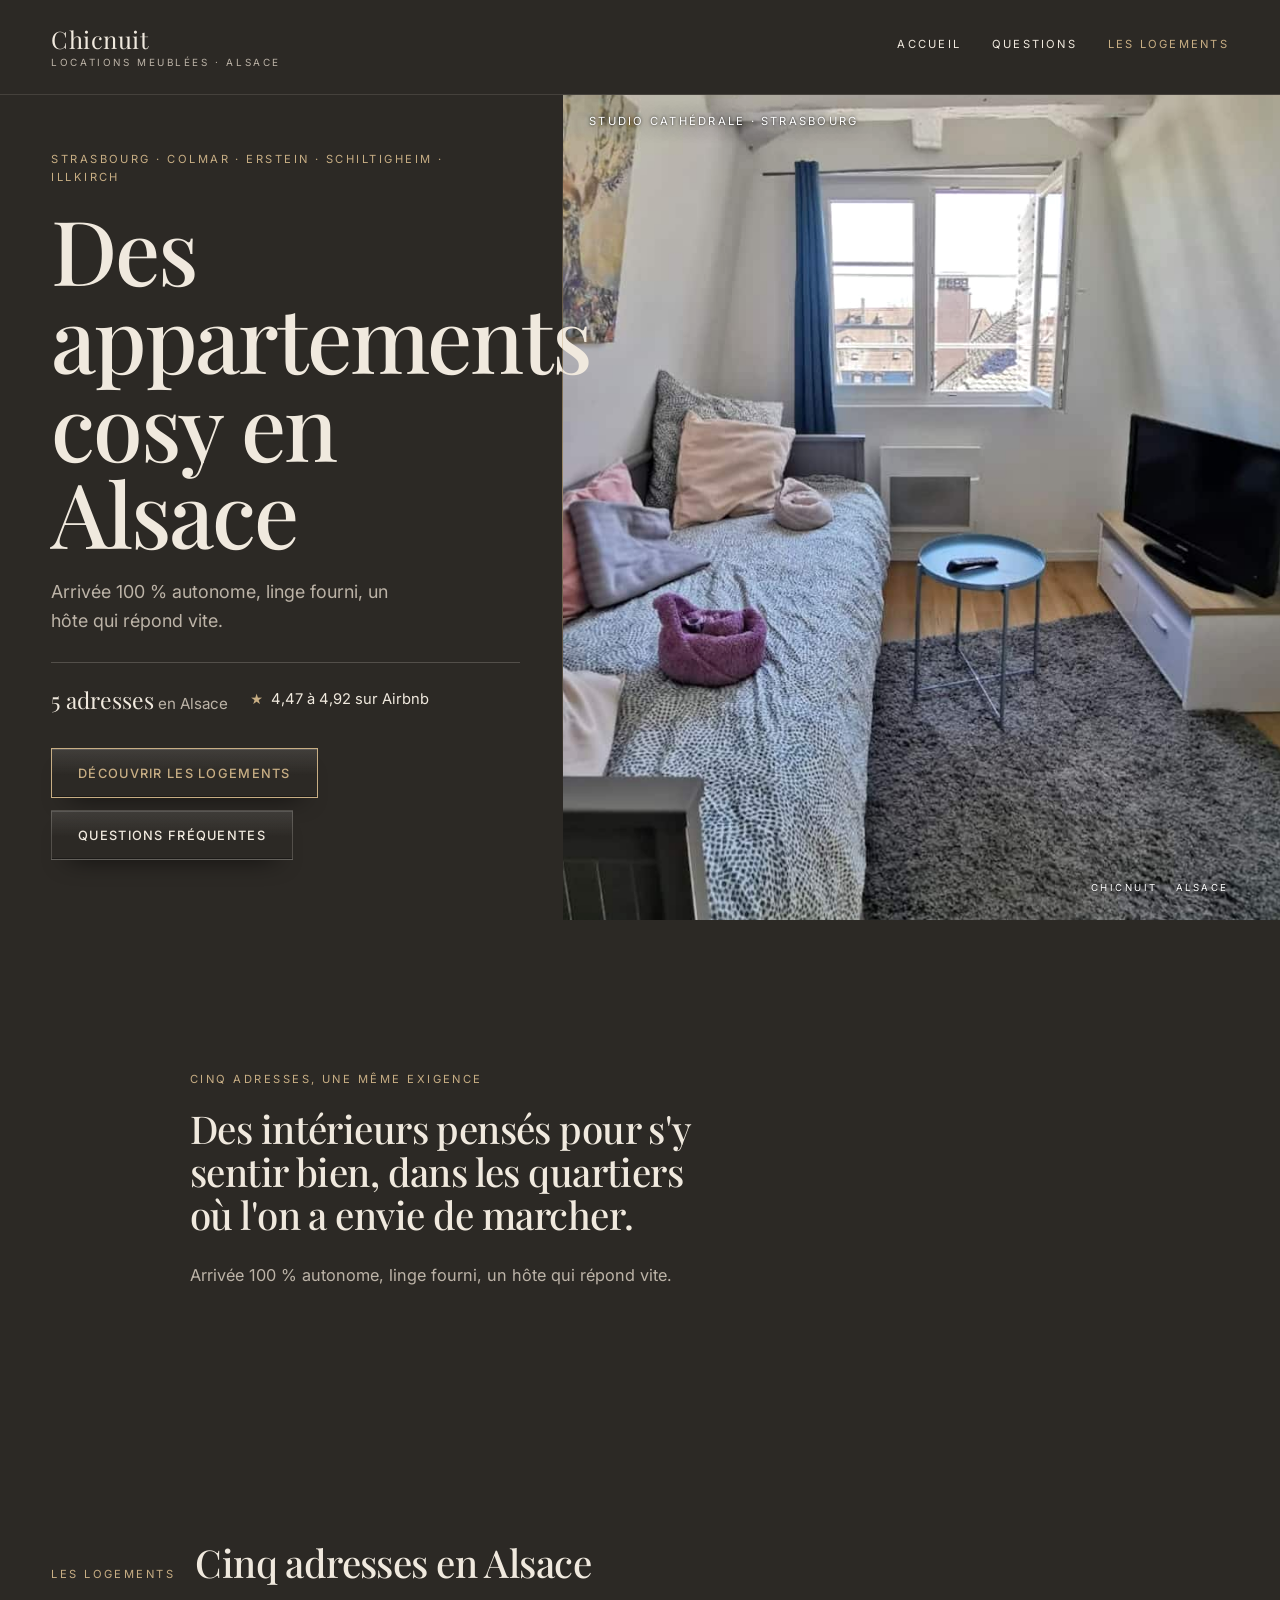
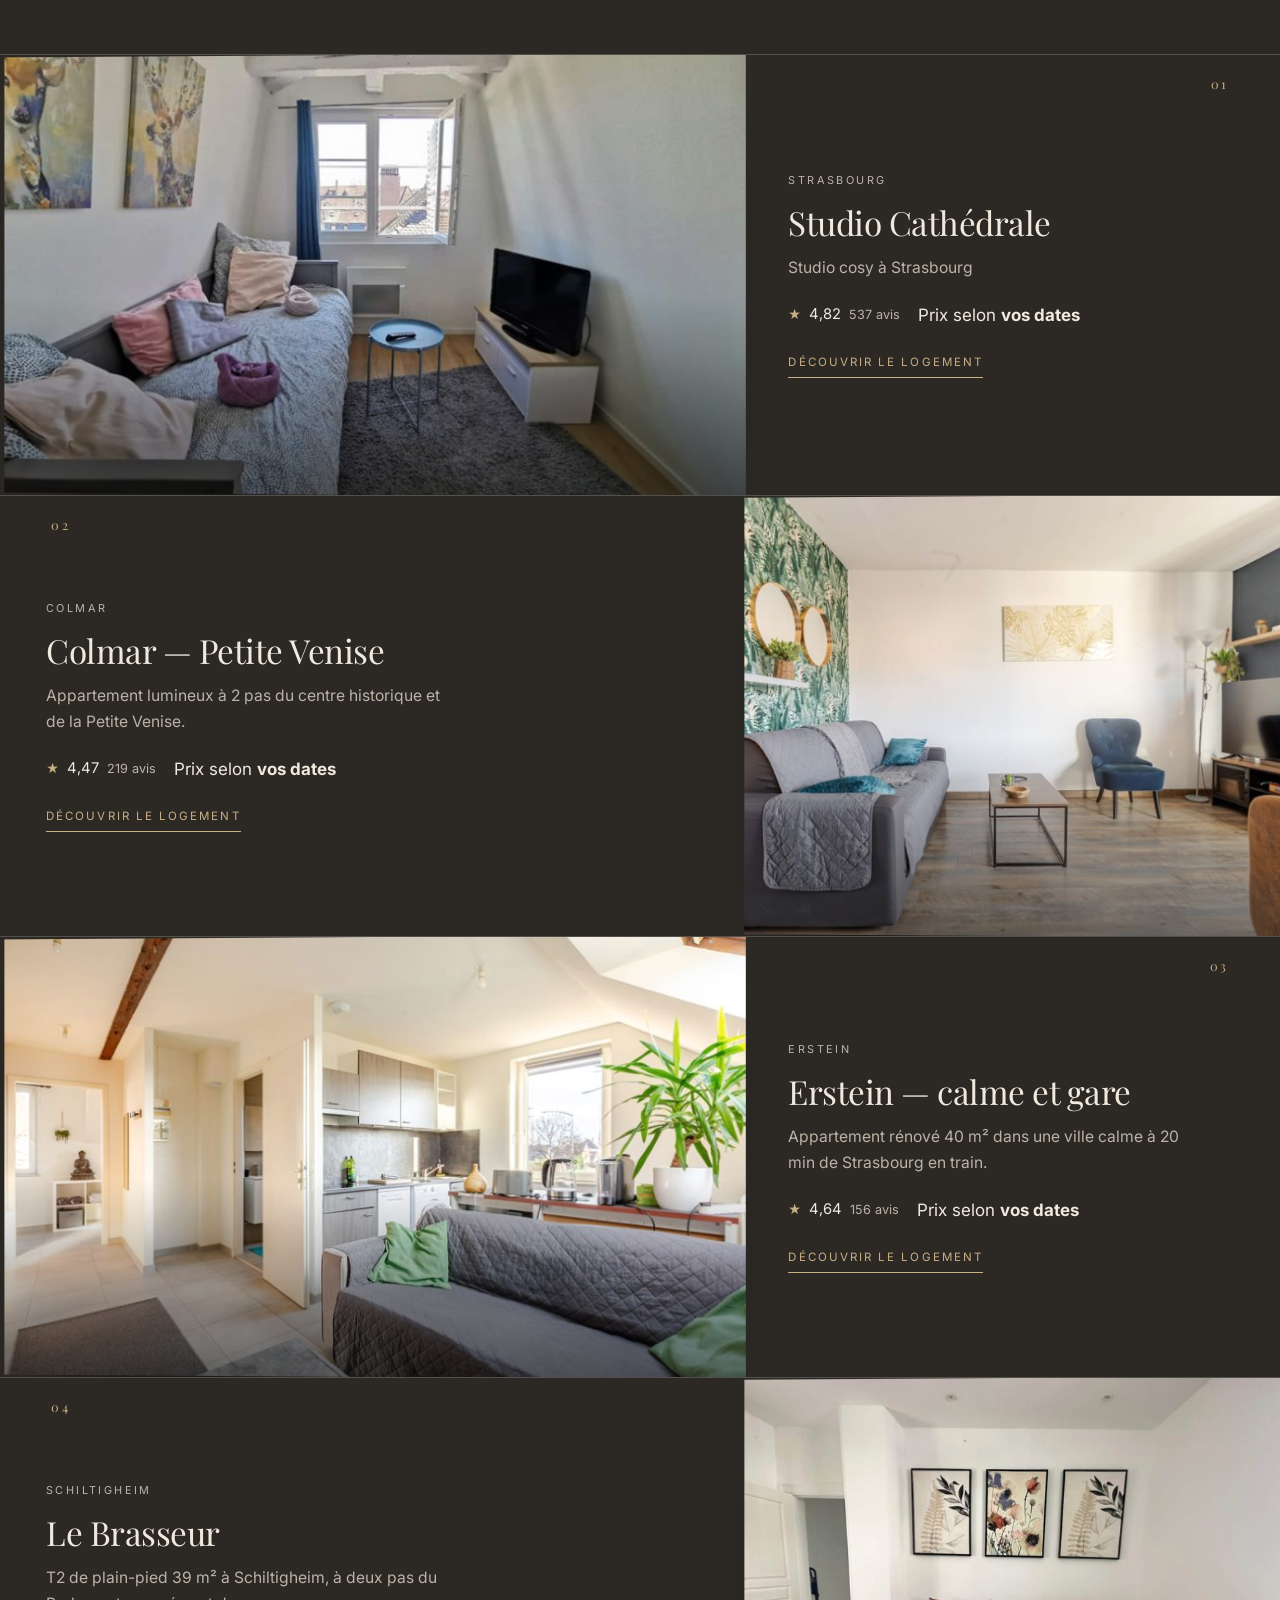
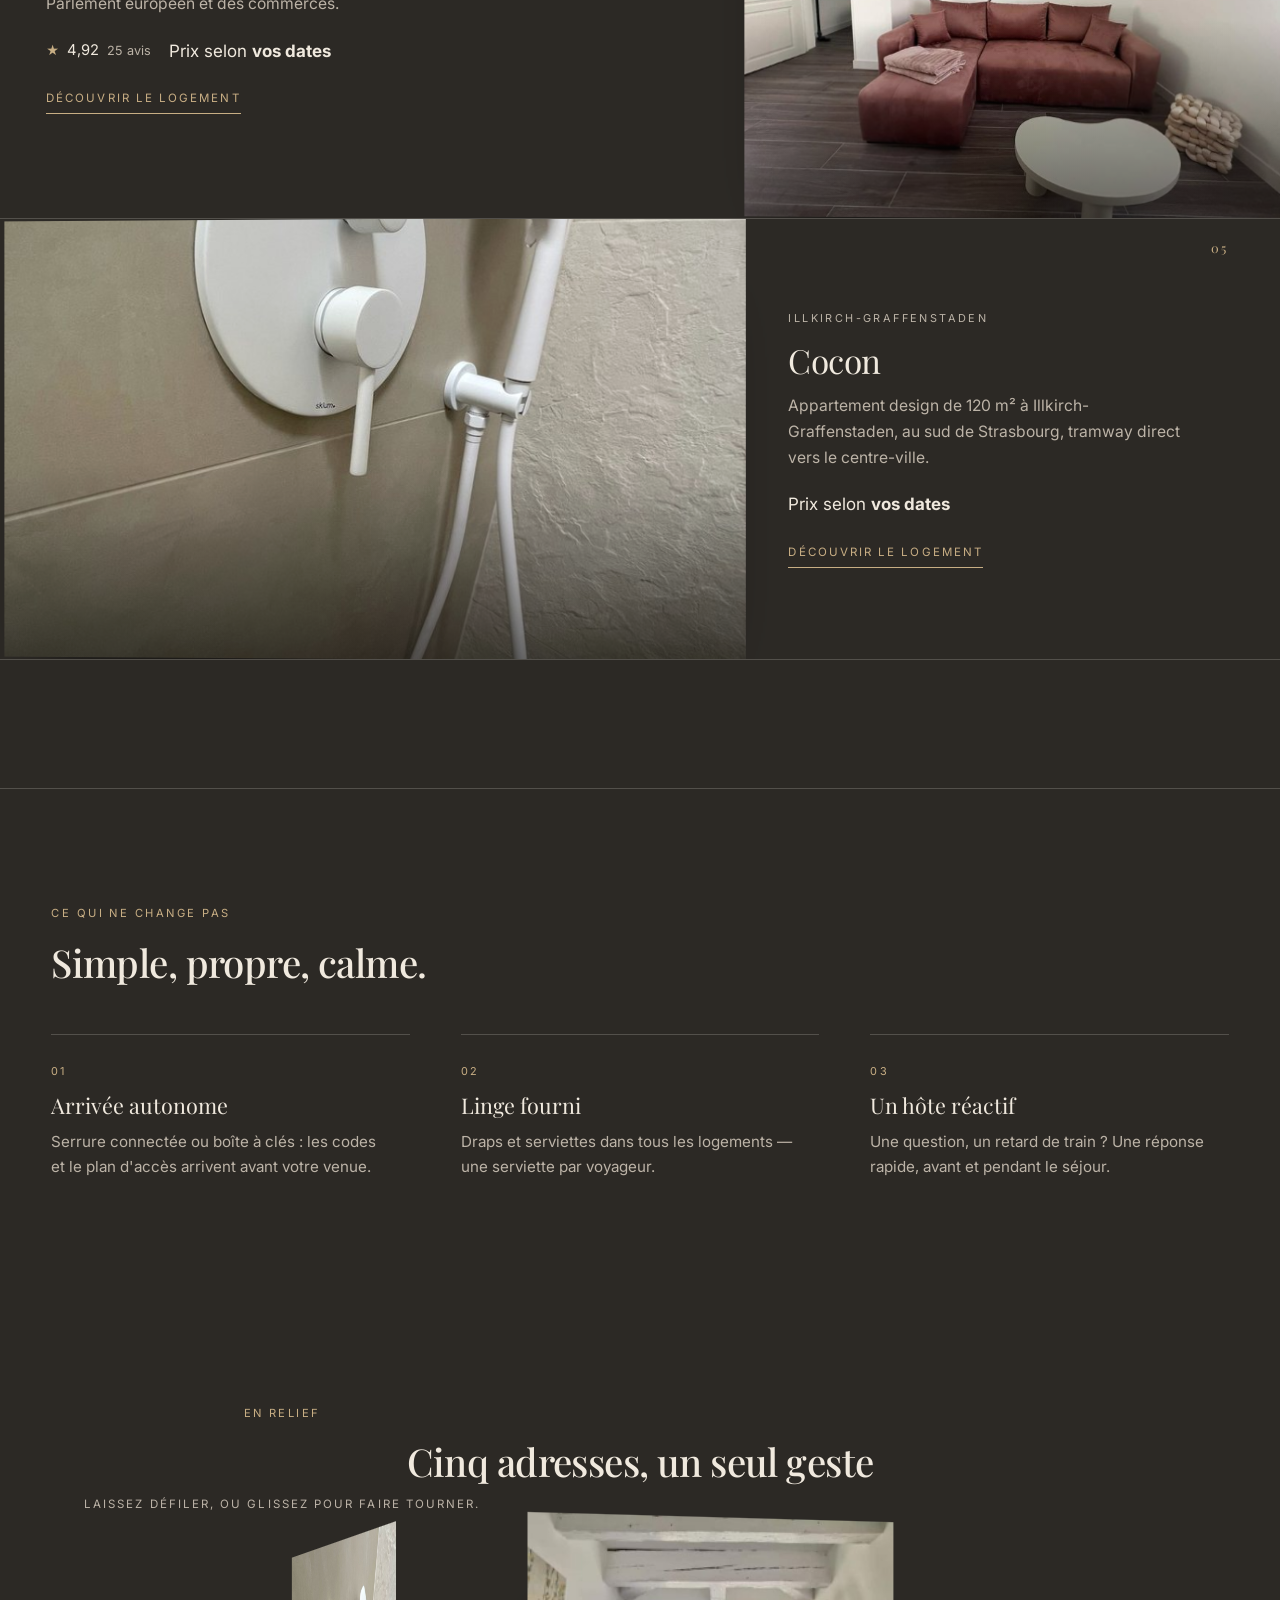
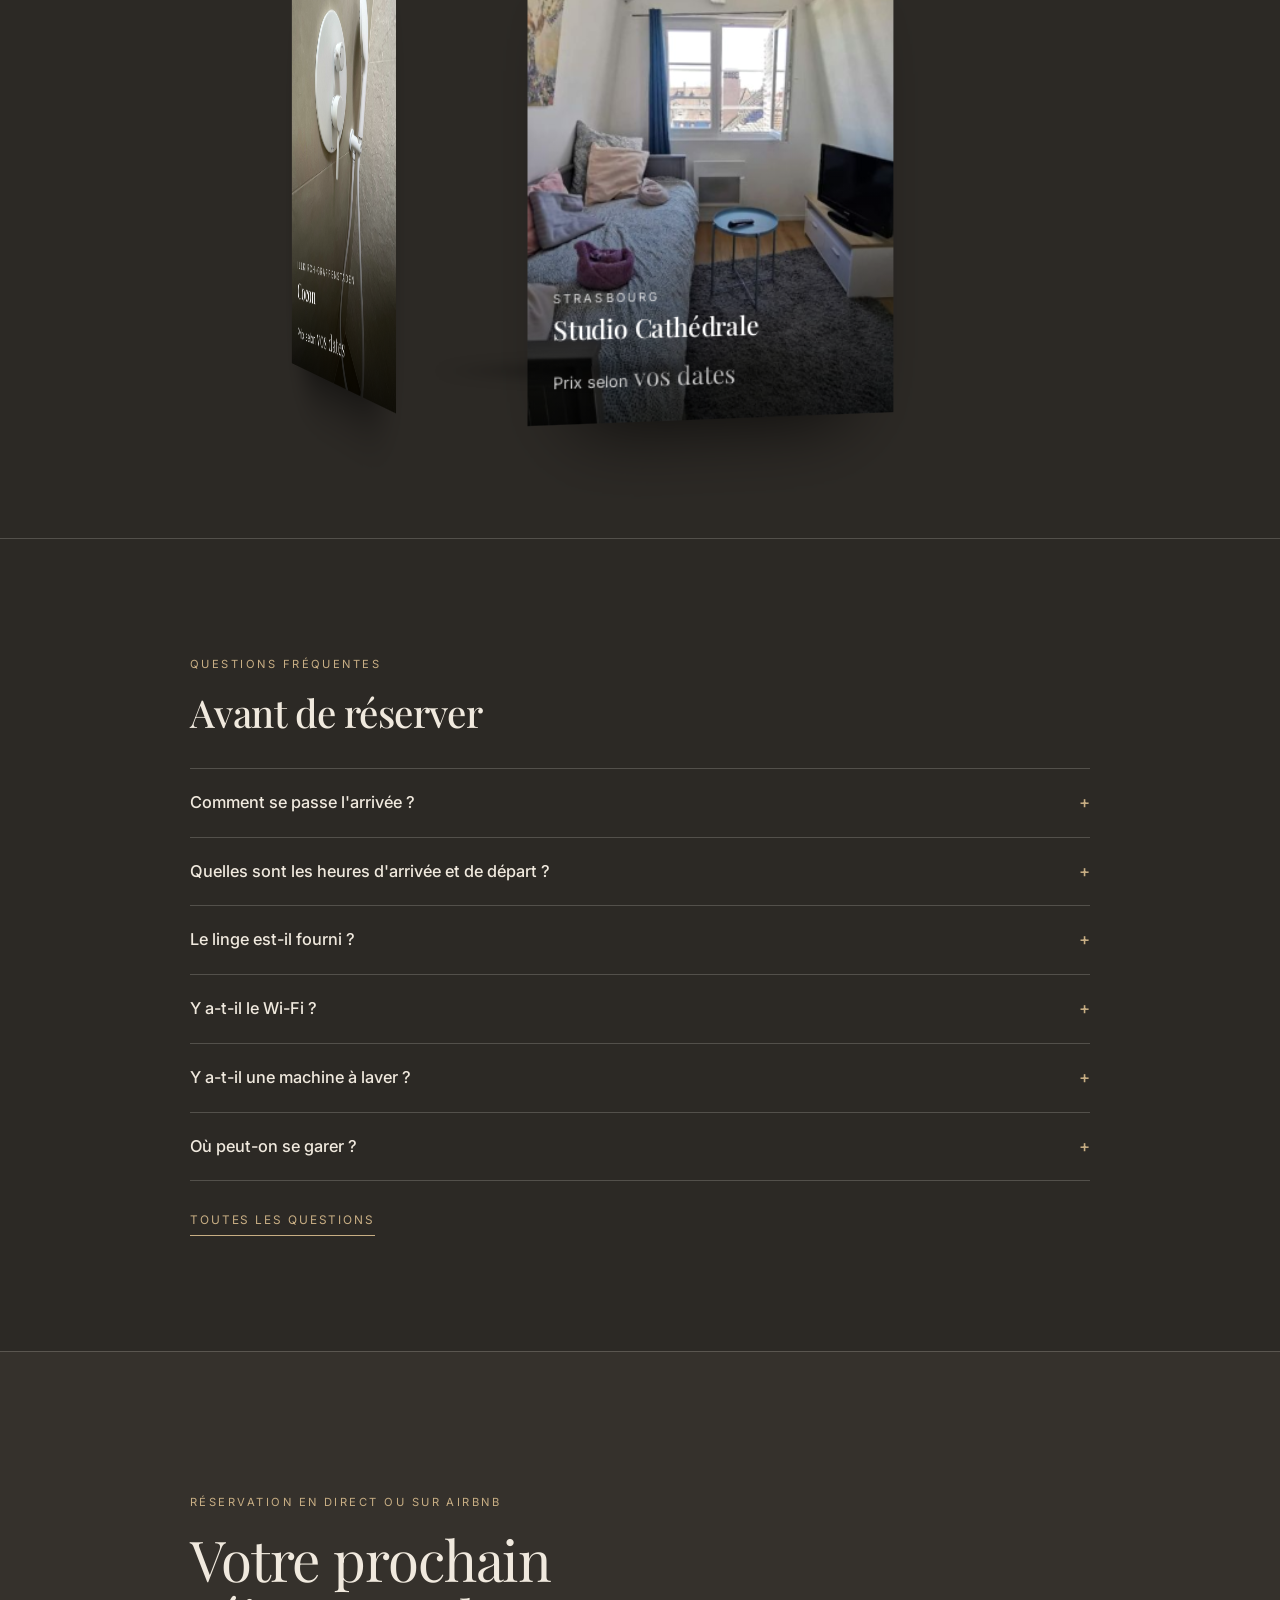
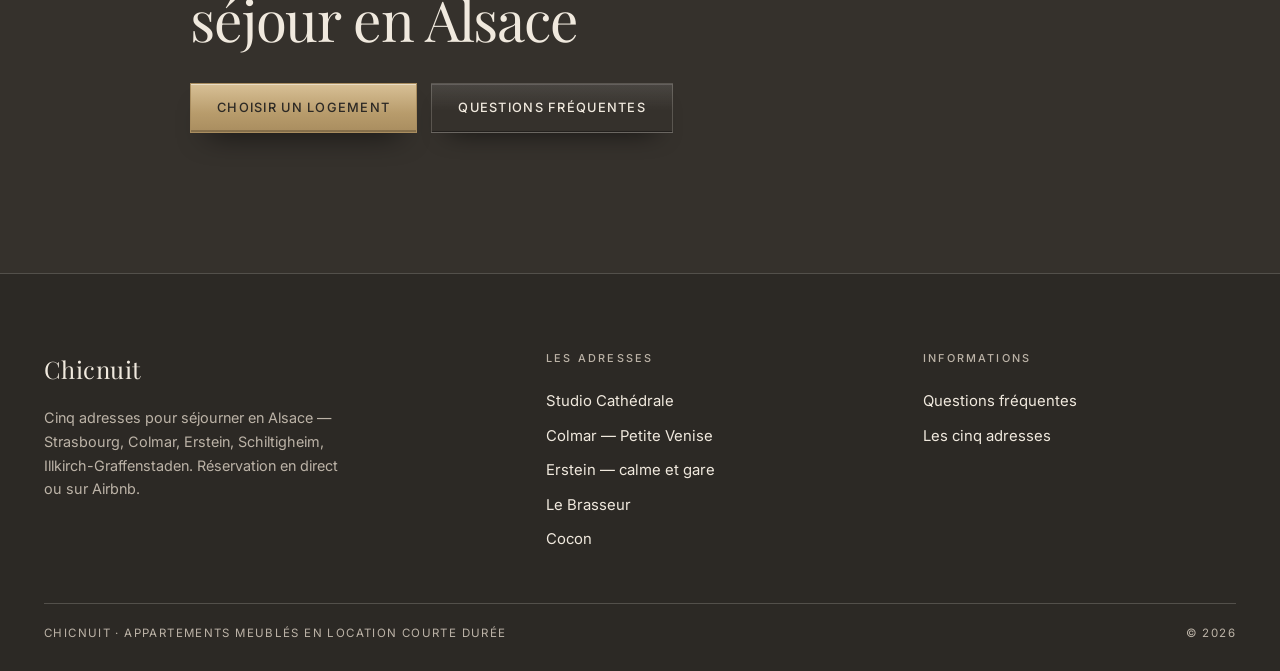
==== commit 20d46754: "Prix réels par dates, carte en couleur, couvertures Airbnb, FAQ enrichie - chaque logement : cadre d" ====
--- a/index.html
+++ b/index.html
@@ -4,7 +4,7 @@
 <meta charset="utf-8">
 <meta name="viewport" content="width=device-width, initial-scale=1">
 <title>Chicnuit — Appartements en location à Strasbourg, Colmar, Erstein & Schiltigheim</title>
-<meta name="description" content="Appartements meublés Chicnuit en Alsace : Strasbourg centre/Cathédrale, Colmar Petite Venise, Erstein, Schiltigheim, Illkirch. Arrivée autonome, linge fourni, réservation sur Airbnb.">
+<meta name="description" content="Appartements meublés Chicnuit en Alsace : Strasbourg centre/Cathédrale, Colmar Petite Venise, Erstein, Schiltigheim, Illkirch. Arrivée autonome, linge fourni, réservation en direct ou sur Airbnb.">
 <meta name="robots" content="index,follow">
 <link rel="icon" href="data:image/svg+xml,%3Csvg xmlns='http://www.w3.org/2000/svg' viewBox='0 0 32 32'%3E%3Crect width='32' height='32' fill='%230b0a09'/%3E%3Ctext x='16' y='22' font-family='Georgia,serif' font-size='18' fill='%23c0a062' text-anchor='middle'%3EC%3C/text%3E%3C/svg%3E">
 <link rel="preconnect" href="https://fonts.googleapis.com">
@@ -14,12 +14,12 @@
 <link rel="canonical" href="https://sengchanhkano-prog.github.io/chicnuit/">
 <meta property="og:type" content="website">
 <meta property="og:title" content="Chicnuit — Appartements en location à Strasbourg, Colmar, Erstein & Schiltigheim">
-<meta property="og:description" content="Appartements meublés Chicnuit en Alsace : Strasbourg centre/Cathédrale, Colmar Petite Venise, Erstein, Schiltigheim, Illkirch. Arrivée autonome, linge fourni, réservation sur Airbnb.">
+<meta property="og:description" content="Appartements meublés Chicnuit en Alsace : Strasbourg centre/Cathédrale, Colmar Petite Venise, Erstein, Schiltigheim, Illkirch. Arrivée autonome, linge fourni, réservation en direct ou sur Airbnb.">
 <meta property="og:url" content="https://sengchanhkano-prog.github.io/chicnuit/">
-<meta property="og:image" content="https://sengchanhkano-prog.github.io/chicnuit/img/cathedrale-08.jpg">
+<meta property="og:image" content="https://sengchanhkano-prog.github.io/chicnuit/img/cathedrale-01.jpg">
 <meta property="og:locale" content="fr_FR">
 <meta name="twitter:card" content="summary_large_image">
-<script type="application/ld+json">{"@context": "https://schema.org", "@type": "Organization", "name": "Chicnuit", "url": "https://sengchanhkano-prog.github.io/chicnuit/", "description": "Locations d'appartements meublés en Alsace : Strasbourg, Colmar, Erstein, Schiltigheim, Illkirch. Réservation via Airbnb.", "areaServed": "Alsace, France", "founder": {"@type": "Person", "name": "Kano SENGCHANH"}}</script>
+<script type="application/ld+json">{"@context": "https://schema.org", "@type": "Organization", "name": "Chicnuit", "url": "https://sengchanhkano-prog.github.io/chicnuit/", "description": "Locations d'appartements meublés en Alsace : Strasbourg, Colmar, Erstein, Schiltigheim, Illkirch. Réservation en direct ou via Airbnb.", "areaServed": "Alsace, France", "founder": {"@type": "Person", "name": "Kano SENGCHANH"}}</script>
 </head>
 <body data-theme="A">
 <a class="skip" href="#principal">Aller au contenu</a>
@@ -42,17 +42,17 @@
       <a href="index.html#adresses">Les logements</a>
       <a href="faq.html">Questions fréquentes</a>
     </nav>
-    <p class="menu-note">Réservation sur Airbnb · arrivée autonome</p>
+    <p class="menu-note">Réservation en direct ou sur Airbnb · arrivée autonome</p>
   </div>
 </header>
 <main id="principal">
 <section class="hero">
-  <div class="hero-media"><div class="slide is-on"><img src="img/cathedrale-08.jpg" srcset="img/cathedrale-08-800.jpg 800w, img/cathedrale-08.jpg 1440w" sizes="100vw" alt="cathedrale — photo 8" loading="eager" decoding="async"></div><div class="slide"><img src="img/colmar-09.jpg" srcset="img/colmar-09-800.jpg 800w, img/colmar-09.jpg 1440w" sizes="100vw" alt="colmar — photo 9" loading="lazy" decoding="async"></div><div class="slide"><img src="img/erstein-04.jpg" srcset="img/erstein-04-800.jpg 800w, img/erstein-04.jpg 1440w" sizes="100vw" alt="erstein — photo 4" loading="lazy" decoding="async"></div><div class="slide"><img src="img/brasseur-01.jpg" srcset="img/brasseur-01-800.jpg 800w, img/brasseur-01.jpg 1440w" sizes="100vw" alt="brasseur — photo 1" loading="lazy" decoding="async"></div><div class="slide"><img src="img/cocon-19.jpg" srcset="img/cocon-19-800.jpg 800w, img/cocon-19.jpg 1440w" sizes="100vw" alt="cocon — photo 19" loading="lazy" decoding="async"></div><div class="hero-voile"></div></div>
+  <div class="hero-media"><div class="slide is-on"><span class="slide-titre">Studio Cathédrale · Strasbourg</span><img src="img/cathedrale-01.jpg" srcset="img/cathedrale-01-800.jpg 800w, img/cathedrale-01.jpg 1440w" sizes="100vw" alt="cathedrale — photo 1" loading="eager" decoding="async"></div><div class="slide"><span class="slide-titre">Colmar — Petite Venise · Colmar</span><img src="img/colmar-01.jpg" srcset="img/colmar-01-800.jpg 800w, img/colmar-01.jpg 1440w" sizes="100vw" alt="colmar — photo 1" loading="lazy" decoding="async"></div><div class="slide"><span class="slide-titre">Erstein — calme et gare · Erstein</span><img src="img/erstein-01.jpg" srcset="img/erstein-01-800.jpg 800w, img/erstein-01.jpg 1440w" sizes="100vw" alt="erstein — photo 1" loading="lazy" decoding="async"></div><div class="slide"><span class="slide-titre">Le Brasseur · Schiltigheim</span><img src="img/brasseur-01.jpg" srcset="img/brasseur-01-800.jpg 800w, img/brasseur-01.jpg 1440w" sizes="100vw" alt="brasseur — photo 1" loading="lazy" decoding="async"></div><div class="slide"><span class="slide-titre">Cocon · Illkirch-Graffenstaden</span><img src="img/cocon-01.jpg" srcset="img/cocon-01-800.jpg 800w, img/cocon-01.jpg 1440w" sizes="100vw" alt="cocon — photo 1" loading="lazy" decoding="async"></div><div class="hero-voile"></div></div>
   <div class="hero-contenu">
-    <p class="eyebrow">Strasbourg · Colmar · Erstein · Schiltigheim</p>
+    <p class="eyebrow">Strasbourg · Colmar · Erstein · Schiltigheim · Illkirch</p>
     <h1 class="display">Des appartements cosy en Alsace</h1>
     <p class="lede">Arrivée 100 % autonome, linge fourni, un hôte qui répond vite.</p>
-    <div class="hero-meta"><span class="prix">dès <b>55 €</b> / nuit</span>
+    <div class="hero-meta"><span class="prix"><b>5 adresses</b> en Alsace</span>
       <span class="note"><span class="note-e">★</span> 4,47 à 4,92 sur Airbnb</span></div>
     <div class="hero-actions"><a class="btn" href="#adresses">Découvrir les logements</a>
       <a class="btn btn--ghost" href="faq.html">Questions fréquentes</a></div>
@@ -75,30 +75,30 @@
     <h2 class="titre-2">Cinq adresses en Alsace</h2>
   </div>
   <div class="adresses-piste"><article class="addr" data-num="01">
-  <a class="addr-cadre" href="apartments/cathedrale.html" aria-label="Studio Cathédrale"><div class="addr-media"><img src="img/cathedrale-08-800.jpg" alt="Studio Cathédrale" loading="eager" decoding="async"></div></a>
+  <a class="addr-cadre" href="apartments/cathedrale.html" aria-label="Studio Cathédrale"><div class="addr-media"><img src="img/cathedrale-01-800.jpg" alt="Studio Cathédrale" loading="eager" decoding="async"></div></a>
   <div class="addr-corps">
     <p class="addr-ville">Strasbourg</p>
     <h3 class="addr-nom">Studio Cathédrale</h3>
     <p class="addr-texte">Studio cosy à Strasbourg</p>
-    <div class="addr-meta"><span class="note"><span class="note-e">★</span> 4,82<span class="note-a">537 avis</span></span><span class="addr-prix">dès <b>58 €</b> / nuit</span></div>
+    <div class="addr-meta"><span class="note"><span class="note-e">★</span> 4,82<span class="note-a">537 avis</span></span><span class="addr-prix">Prix selon <b>vos dates</b></span></div>
     <a class="addr-lien" href="apartments/cathedrale.html">Découvrir le logement</a>
   </div>
 </article><article class="addr" data-num="02">
-  <a class="addr-cadre" href="apartments/colmar.html" aria-label="Colmar — Petite Venise"><div class="addr-media"><img src="img/colmar-09-800.jpg" alt="Colmar — Petite Venise" loading="eager" decoding="async"></div></a>
+  <a class="addr-cadre" href="apartments/colmar.html" aria-label="Colmar — Petite Venise"><div class="addr-media"><img src="img/colmar-01-800.jpg" alt="Colmar — Petite Venise" loading="eager" decoding="async"></div></a>
   <div class="addr-corps">
     <p class="addr-ville">Colmar</p>
     <h3 class="addr-nom">Colmar — Petite Venise</h3>
     <p class="addr-texte">Appartement lumineux à 2 pas du centre historique et de la Petite Venise.</p>
-    <div class="addr-meta"><span class="note"><span class="note-e">★</span> 4,47<span class="note-a">219 avis</span></span><span class="addr-prix">dès <b>55 €</b> / nuit</span></div>
+    <div class="addr-meta"><span class="note"><span class="note-e">★</span> 4,47<span class="note-a">219 avis</span></span><span class="addr-prix">Prix selon <b>vos dates</b></span></div>
     <a class="addr-lien" href="apartments/colmar.html">Découvrir le logement</a>
   </div>
 </article><article class="addr" data-num="03">
-  <a class="addr-cadre" href="apartments/erstein.html" aria-label="Erstein — calme et gare"><div class="addr-media"><img src="img/erstein-04-800.jpg" alt="Erstein — calme et gare" loading="lazy" decoding="async"></div></a>
+  <a class="addr-cadre" href="apartments/erstein.html" aria-label="Erstein — calme et gare"><div class="addr-media"><img src="img/erstein-01-800.jpg" alt="Erstein — calme et gare" loading="lazy" decoding="async"></div></a>
   <div class="addr-corps">
     <p class="addr-ville">Erstein</p>
     <h3 class="addr-nom">Erstein — calme et gare</h3>
     <p class="addr-texte">Appartement rénové 40 m² dans une ville calme à 20 min de Strasbourg en train.</p>
-    <div class="addr-meta"><span class="note"><span class="note-e">★</span> 4,64<span class="note-a">156 avis</span></span><span class="addr-prix">dès <b>55 €</b> / nuit</span></div>
+    <div class="addr-meta"><span class="note"><span class="note-e">★</span> 4,64<span class="note-a">156 avis</span></span><span class="addr-prix">Prix selon <b>vos dates</b></span></div>
     <a class="addr-lien" href="apartments/erstein.html">Découvrir le logement</a>
   </div>
 </article><article class="addr" data-num="04">
@@ -107,16 +107,16 @@
     <p class="addr-ville">Schiltigheim</p>
     <h3 class="addr-nom">Le Brasseur</h3>
     <p class="addr-texte">T2 de plain-pied 39 m² à Schiltigheim, à deux pas du Parlement européen et des commerces.</p>
-    <div class="addr-meta"><span class="note"><span class="note-e">★</span> 4,92<span class="note-a">25 avis</span></span><span class="addr-prix">dès <b>60 €</b> / nuit</span></div>
+    <div class="addr-meta"><span class="note"><span class="note-e">★</span> 4,92<span class="note-a">25 avis</span></span><span class="addr-prix">Prix selon <b>vos dates</b></span></div>
     <a class="addr-lien" href="apartments/brasseur.html">Découvrir le logement</a>
   </div>
 </article><article class="addr" data-num="05">
-  <a class="addr-cadre" href="apartments/cocon.html" aria-label="Cocon"><div class="addr-media"><img src="img/cocon-19-800.jpg" alt="Cocon" loading="lazy" decoding="async"></div></a>
+  <a class="addr-cadre" href="apartments/cocon.html" aria-label="Cocon"><div class="addr-media"><img src="img/cocon-01-800.jpg" alt="Cocon" loading="lazy" decoding="async"></div></a>
   <div class="addr-corps">
     <p class="addr-ville">Illkirch-Graffenstaden</p>
     <h3 class="addr-nom">Cocon</h3>
     <p class="addr-texte">Appartement design de 120 m² à Illkirch-Graffenstaden, au sud de Strasbourg, tramway direct vers le centre-ville.</p>
-    <div class="addr-meta"><span class="addr-prix">dès <b>90 €</b> / nuit</span></div>
+    <div class="addr-meta"><span class="addr-prix">Prix selon <b>vos dates</b></span></div>
     <a class="addr-lien" href="apartments/cocon.html">Découvrir le logement</a>
   </div>
 </article></div>
@@ -139,25 +139,25 @@
   </div>
   <div class="anneau-scene">
     <div class="anneau-piste" data-anneau><a class="anneau-carte" href="apartments/cathedrale.html" style="--i:0">
-  <span class="anneau-img"><img src="img/cathedrale-08-800.jpg" alt="Studio Cathédrale" loading="lazy" decoding="async"></span>
+  <span class="anneau-img"><img src="img/cathedrale-01-800.jpg" alt="Studio Cathédrale" loading="lazy" decoding="async"></span>
   <span class="anneau-txt"><span class="anneau-ville">Strasbourg</span>
-  <span class="anneau-nom">Studio Cathédrale</span><span class="anneau-prix">dès <b>58 €</b> / nuit</span></span>
+  <span class="anneau-nom">Studio Cathédrale</span><span class="anneau-prix">Prix selon <b>vos dates</b></span></span>
 </a><a class="anneau-carte" href="apartments/colmar.html" style="--i:1">
-  <span class="anneau-img"><img src="img/colmar-09-800.jpg" alt="Colmar — Petite Venise" loading="lazy" decoding="async"></span>
+  <span class="anneau-img"><img src="img/colmar-01-800.jpg" alt="Colmar — Petite Venise" loading="lazy" decoding="async"></span>
   <span class="anneau-txt"><span class="anneau-ville">Colmar</span>
-  <span class="anneau-nom">Colmar — Petite Venise</span><span class="anneau-prix">dès <b>55 €</b> / nuit</span></span>
+  <span class="anneau-nom">Colmar — Petite Venise</span><span class="anneau-prix">Prix selon <b>vos dates</b></span></span>
 </a><a class="anneau-carte" href="apartments/erstein.html" style="--i:2">
-  <span class="anneau-img"><img src="img/erstein-04-800.jpg" alt="Erstein — calme et gare" loading="lazy" decoding="async"></span>
+  <span class="anneau-img"><img src="img/erstein-01-800.jpg" alt="Erstein — calme et gare" loading="lazy" decoding="async"></span>
   <span class="anneau-txt"><span class="anneau-ville">Erstein</span>
-  <span class="anneau-nom">Erstein — calme et gare</span><span class="anneau-prix">dès <b>55 €</b> / nuit</span></span>
+  <span class="anneau-nom">Erstein — calme et gare</span><span class="anneau-prix">Prix selon <b>vos dates</b></span></span>
 </a><a class="anneau-carte" href="apartments/brasseur.html" style="--i:3">
   <span class="anneau-img"><img src="img/brasseur-01-800.jpg" alt="Le Brasseur" loading="lazy" decoding="async"></span>
   <span class="anneau-txt"><span class="anneau-ville">Schiltigheim</span>
-  <span class="anneau-nom">Le Brasseur</span><span class="anneau-prix">dès <b>60 €</b> / nuit</span></span>
+  <span class="anneau-nom">Le Brasseur</span><span class="anneau-prix">Prix selon <b>vos dates</b></span></span>
 </a><a class="anneau-carte" href="apartments/cocon.html" style="--i:4">
-  <span class="anneau-img"><img src="img/cocon-19-800.jpg" alt="Cocon" loading="lazy" decoding="async"></span>
+  <span class="anneau-img"><img src="img/cocon-01-800.jpg" alt="Cocon" loading="lazy" decoding="async"></span>
   <span class="anneau-txt"><span class="anneau-ville">Illkirch-Graffenstaden</span>
-  <span class="anneau-nom">Cocon</span><span class="anneau-prix">dès <b>90 €</b> / nuit</span></span>
+  <span class="anneau-nom">Cocon</span><span class="anneau-prix">Prix selon <b>vos dates</b></span></span>
 </a></div>
   </div>
   <div class="anneau-ombre" aria-hidden="true"></div>
@@ -168,14 +168,14 @@
   <div class="faq-in">
     <p class="eyebrow">Questions fréquentes</p>
     <h2 class="titre-2">Avant de réserver</h2>
-    <div class="faq-liste"><details class="faq-item"><summary>Comment se passe l'arrivée ?</summary><p>Arrivée 100 % autonome : serrure connectée Igloohome ou boîte à clés selon le logement. Les codes, photos et instructions sont envoyés avant l'arrivée.</p></details><details class="faq-item"><summary>Le linge est-il fourni ?</summary><p>Oui : draps et serviettes fournis dans tous nos logements (1 serviette par voyageur).</p></details><details class="faq-item"><summary>Quelle est la politique d'annulation ?</summary><p>Non remboursable moins de 30 jours avant l'arrivée. L'option « annulation prolongée » Airbnb (petit supplément) permet d'annuler gratuitement jusqu'à 24 h avant.</p></details></div>
+    <div class="faq-liste"><details class="faq-item"><summary>Comment se passe l'arrivée ?</summary><p>Arrivée 100 % autonome : serrure connectée Igloohome ou boîte à clés selon le logement. Les codes, photos et instructions sont envoyés avant l'arrivée.</p></details><details class="faq-item"><summary>Quelles sont les heures d'arrivée et de départ ?</summary><p>Elles dépendent du logement : arrivée entre 13 h et 15 h, départ entre 10 h et 11 h. Les horaires exacts sont indiqués sur la page de chaque logement.</p></details><details class="faq-item"><summary>Le linge est-il fourni ?</summary><p>Oui : draps et serviettes fournis dans tous nos logements (1 serviette par voyageur).</p></details><details class="faq-item"><summary>Y a-t-il le Wi-Fi ?</summary><p>Oui, le Wi-Fi est gratuit dans tous nos logements (fibre au Studio Cathédrale, à Colmar et à Erstein).</p></details><details class="faq-item"><summary>Y a-t-il une machine à laver ?</summary><p>Oui au Brasseur et au Cocon, avec un sèche-linge. Pour les autres logements, demandez-nous avant de réserver.</p></details><details class="faq-item"><summary>Où peut-on se garer ?</summary><p>Cela dépend du logement. À Erstein et près du Cocon, le stationnement est gratuit dans les rues. Au Brasseur, la zone bleue devant est payante et des places gratuites se trouvent dans les rues à côté. À Strasbourg, le parking des Bateliers (payant) est à 5 min à pied. À Colmar, la rue est payante du lundi au samedi (gratuit le soir et le dimanche) et un parking gratuit se trouve à 8 min. Le détail est rappelé sur chaque page.</p></details></div>
     <a class="lien" href="faq.html">Toutes les questions</a>
   </div>
 </section>
 
 <section class="cta">
   <div class="cta-in">
-    <p class="eyebrow">Réservation sur Airbnb</p>
+    <p class="eyebrow">Réservation en direct ou sur Airbnb</p>
     <h2 class="display-2">Votre prochain séjour en Alsace</h2>
     <div class="hero-actions"><a class="btn btn--plein" href="#adresses">Choisir un logement</a>
       <a class="btn btn--ghost" href="faq.html">Questions fréquentes</a></div>
@@ -187,7 +187,7 @@
     <div class="pied-marque">
       <span class="marque-nom">Chicnuit</span>
       <p>Cinq adresses pour séjourner en Alsace — Strasbourg, Colmar, Erstein, Schiltigheim,
-      Illkirch-Graffenstaden. Réservation sur Airbnb.</p>
+      Illkirch-Graffenstaden. Réservation en direct ou sur Airbnb.</p>
     </div>
     <nav class="pied-nav" aria-label="Les logements"><h2>Les adresses</h2><ul><li><a href="apartments/cathedrale.html">Studio Cathédrale</a></li><li><a href="apartments/colmar.html">Colmar — Petite Venise</a></li><li><a href="apartments/erstein.html">Erstein — calme et gare</a></li><li><a href="apartments/brasseur.html">Le Brasseur</a></li><li><a href="apartments/cocon.html">Cocon</a></li></ul></nav>
     <nav class="pied-nav" aria-label="Informations"><h2>Informations</h2>
--- a/assets/style.css
+++ b/assets/style.css
@@ -85,7 +85,7 @@
 
 /* --- boutons ----------------------------------------------------------- */
 .btn {
-  display: inline-flex; align-items: center; justify-content: center; gap: 10px;
+  display: inline-flex; align-items: center; justify-content: center; gap: 10px; text-align: center;
   min-height: 50px; padding: 0 26px;
   font-size: 0.8rem; font-weight: 500; letter-spacing: 0.1em; text-transform: uppercase;
   border: 1px solid var(--accent);
@@ -296,6 +296,125 @@
   .pied-in { grid-template-columns: 1fr; }
   .btn { width: 100%; }
   .hero-actions { flex-direction: column; align-items: stretch; }
+}
+
+
+/* ---------------------------------------------------------------- formulaire contact */
+.contact { padding: clamp(56px, 9vw, 110px) 0; }
+.contact-in { max-width: 780px; margin: 0 auto; padding: 0 24px; }
+.contact-cadre {
+  background: var(--bg-2); border: 1px solid var(--ligne);
+  padding: clamp(28px, 4.6vw, 56px);
+}
+.contact-cadre .titre-2 { margin-bottom: 8px; }
+.contact-lede { margin: 0 0 30px; max-width: 52ch; color: var(--txt-2); }
+.contact-grille { display: grid; grid-template-columns: 1fr 1fr; gap: 20px; }
+@media (max-width: 640px) { .contact-grille { grid-template-columns: 1fr; } }
+.champ { display: block; margin-bottom: 20px; }
+.champ > span {
+  display: block; font-size: 0.7rem; letter-spacing: 0.16em; text-transform: uppercase;
+  opacity: 0.7; margin-bottom: 8px;
+}
+.champ input, .champ textarea {
+  width: 100%; padding: 13px 2px; font: inherit; font-size: 1rem;
+  color: inherit; background: transparent; border: 0; border-bottom: 1px solid var(--ligne);
+  border-radius: 0; transition: border-color .25s ease;
+}
+.champ textarea { resize: vertical; min-height: 96px; line-height: 1.6; }
+.champ input:focus, .champ textarea:focus { outline: none; border-bottom-color: var(--accent); }
+.champ input::placeholder, .champ textarea::placeholder { color: inherit; opacity: 0.6; }
+.contact-piege { position: absolute; left: -9999px; width: 1px; height: 1px; overflow: hidden; }
+.contact-bas { display: flex; align-items: center; gap: 18px; flex-wrap: wrap; margin-top: 8px; }
+.contact-retour { font-size: 0.92rem; opacity: 0.85; }
+.contact-retour.est-erreur { opacity: 1; }
+.contact-mention { font-size: 0.78rem; opacity: 0.55; margin-top: 14px; }
+
+/* --- légende des diapositives de l'accueil ----------------------------- */
+/* Nom + ville du logement montré par le diaporama du haut (une photo toutes les 3 s). */
+.slide-titre {
+  position: absolute; z-index: 2; left: 26px; top: 112px;
+  font-size: 0.7rem; letter-spacing: 0.2em; text-transform: uppercase; color: #fff;
+  text-shadow: 0 1px 18px rgba(0,0,0,.8), 0 0 3px rgba(0,0,0,.85);
+}
+
+/* --- vos dates, votre prix --------------------------------------------- */
+/* Le visiteur choisit ses dates ; le moteur Beds24 (prix et disponibilité en direct)
+   se charge dans le cadre. Aucun prix n'est écrit en dur sur le site. */
+.reserver {
+  border-bottom: 1px solid var(--ligne); background: var(--bg-2);
+  padding: clamp(34px, 5vw, 62px) var(--gouttiere);
+}
+.reserver-in { max-width: var(--maxw); margin: 0 auto; }
+.reserver .titre-2 { margin-bottom: 10px; }
+.reserver-lede { color: var(--txt-2); margin-bottom: 26px; max-width: 66ch; }
+.reserver-barre {
+  display: grid; grid-template-columns: 1fr 1fr 0.7fr auto;
+  gap: 14px; align-items: stretch;
+}
+.reserver-barre .btn { align-self: stretch; }
+.reserver-champ { display: block; border: 1px solid var(--ligne); background: var(--bg); padding: 10px 14px 8px; }
+.reserver-champ > span {
+  display: block; font-size: 0.64rem; letter-spacing: 0.18em; text-transform: uppercase;
+  color: var(--txt-2); margin-bottom: 2px;
+}
+.reserver-champ input, .reserver-champ select {
+  width: 100%; font: inherit; font-size: 1rem; color: var(--txt);
+  background: transparent; border: 0; border-radius: 0; padding: 6px 0; color-scheme: dark;
+}
+.reserver-champ select option { color: #2c2925; background: #f0e9de; }
+.reserver-champ input:focus-visible, .reserver-champ select:focus-visible { outline-offset: 6px; }
+.reserver-retour { min-height: 1.5em; margin-top: 14px; font-size: 0.95rem; color: var(--txt-2); }
+.reserver-retour.est-erreur { color: #e9b79c; }
+.reserver-note { margin-top: 6px; font-size: 0.86rem; color: var(--txt-2); }
+.reserver-note .lien { font-size: inherit; text-transform: none; letter-spacing: 0.02em; }
+
+/* Fenêtre de réservation : le moteur Beds24 (prix + disponibilité en direct, réservation)
+   s'ouvre par-dessus la page avec les dates déjà remplies. */
+.moteur-fenetre { position: fixed; inset: 0; z-index: 150; }
+.moteur-fenetre[hidden] { display: none; }
+.moteur-fond { position: absolute; inset: 0; background: rgba(11, 10, 9, 0.82); }
+.moteur-boite {
+  position: absolute; left: 50%; top: 50%; transform: translate(-50%, -50%);
+  width: min(1180px, 95vw); height: min(92vh, 980px);
+  background: #fff; box-shadow: 0 40px 90px -30px rgba(0, 0, 0, 0.95);
+}
+.moteur-fermer {
+  position: absolute; right: 0; top: -50px; z-index: 3;
+  width: 42px; height: 42px; display: flex; align-items: center; justify-content: center;
+  color: #fff; font-size: 1.05rem; background: rgba(255, 255, 255, 0.14);
+  border-radius: 50%; transition: background .25s ease;
+}
+.moteur-fermer:hover { background: rgba(255, 255, 255, 0.28); }
+.moteur-rouleau { position: absolute; inset: 0; overflow-y: auto; -webkit-overflow-scrolling: touch; }
+.moteur-rouleau iframe { display: block; width: 100%; height: var(--moteur-h, 1840px); border: 0; background: #fff; }
+body.moteur-ouvert { overflow: hidden; }
+
+@media (max-width: 900px) {
+  .reserver-barre { grid-template-columns: 1fr 1fr; }
+  .reserver-barre .btn { grid-column: 1 / -1; }
+}
+@media (max-width: 620px) {
+  .slide-titre { top: 96px; left: 16px; letter-spacing: 0.16em; }
+  .reserver-barre { grid-template-columns: 1fr; }
+  .moteur-boite { left: 0; top: 0; transform: none; width: 100%; height: 100vh; height: 100dvh; }
+  .moteur-fermer { right: 10px; top: 10px; background: rgba(11, 10, 9, 0.78); }
+  .moteur-rouleau iframe { height: 2780px; }
+}
+
+
+/* ---------------------------------------------------------------- section réservation */
+.reserver { padding: clamp(56px, 8vw, 104px) 0; }
+.reserver-in {
+  display: grid; grid-template-columns: minmax(0, 0.92fr) minmax(0, 1.08fr);
+  gap: clamp(26px, 5vw, 64px); align-items: start;
+  max-width: 1240px; margin: 0 auto; padding: 0 24px;
+}
+.reserver-texte .liste { margin: 20px 0 26px; }
+.reserver-cadre { background: #fff; border: 1px solid var(--ligne); border-radius: 6px; overflow: hidden; }
+.reserver-cadre iframe { display: block; width: 100%; height: 1000px; border: 0; }
+@media (max-width: 980px) {
+  .reserver-in { grid-template-columns: 1fr; }
+  .reserver-cadre iframe { height: 1040px; }
 }
 
 /* ==========================================================================
@@ -558,7 +677,18 @@
 body[data-theme="A"] .ou-en { font-style: italic; opacity: .8; }
 body[data-theme="A"] .ou-liens { display: flex; flex-wrap: wrap; gap: 22px; margin-top: 24px; }
 body[data-theme="A"] .ou-carte { border: 1px solid var(--ligne); background: var(--bg-2); }
-body[data-theme="A"] .ou-carte iframe { width: 100%; height: 420px; border: 0; filter: grayscale(1) invert(0.92) contrast(0.9); }
+/* Plan en couleurs (décision Bolton 26/11/2026 : « on voit rien, elle est pas en couleur »).
+   Ne JAMAIS remettre grayscale/invert sur cet iframe. */
+body[data-theme="A"] .ou-carte iframe { width: 100%; height: 440px; border: 0; }
+body[data-theme="A"] .fiche-prix--texte b { font-size: 1.4rem; line-height: 1.25; display: block; }
+body[data-theme="A"] .reserver .titre-2 { margin-bottom: 10px; }
+body[data-theme="A"] .faq-logement { margin-top: 38px; }
+body[data-theme="A"] .faq-titre-logements { margin-top: 54px; }
+body[data-theme="A"] .faq-logement .titre-3 { margin-bottom: 12px; }
+body[data-theme="A"] .faq-logement .titre-3 a { border-bottom: 1px solid transparent; transition: border-color .3s ease; }
+body[data-theme="A"] .faq-logement .titre-3 a:hover { border-color: var(--accent); }
+body[data-theme="A"] .contact-cadre { background: var(--bg-2); }
+body[data-theme="A"] .contact .titre-2 { margin-bottom: 6px; }
 
 /* --- faq -------------------------------------------------------------- */
 body[data-theme="A"] .faq { border-top: 1px solid var(--ligne); padding: clamp(70px, 9vw, 120px) var(--gouttiere); }
@@ -600,7 +730,7 @@
   body[data-theme="A"] .ess:nth-child(-n+2) { border-top: 0; }
 }
 @media (max-width: 620px) {
-  body[data-theme="A"] .hero-contenu { padding-bottom: 86px; }
+  body[data-theme="A"] .hero-contenu { padding-bottom: 86px; padding-top: 132px; }
   body[data-theme="A"] .display { font-size: clamp(2.3rem, 10.5vw, 3rem); }
   body[data-theme="A"] .hero-fil { font-size: 0.58rem; letter-spacing: 0.18em; }
   body[data-theme="A"] .addr-cadre { min-height: 74vw; }
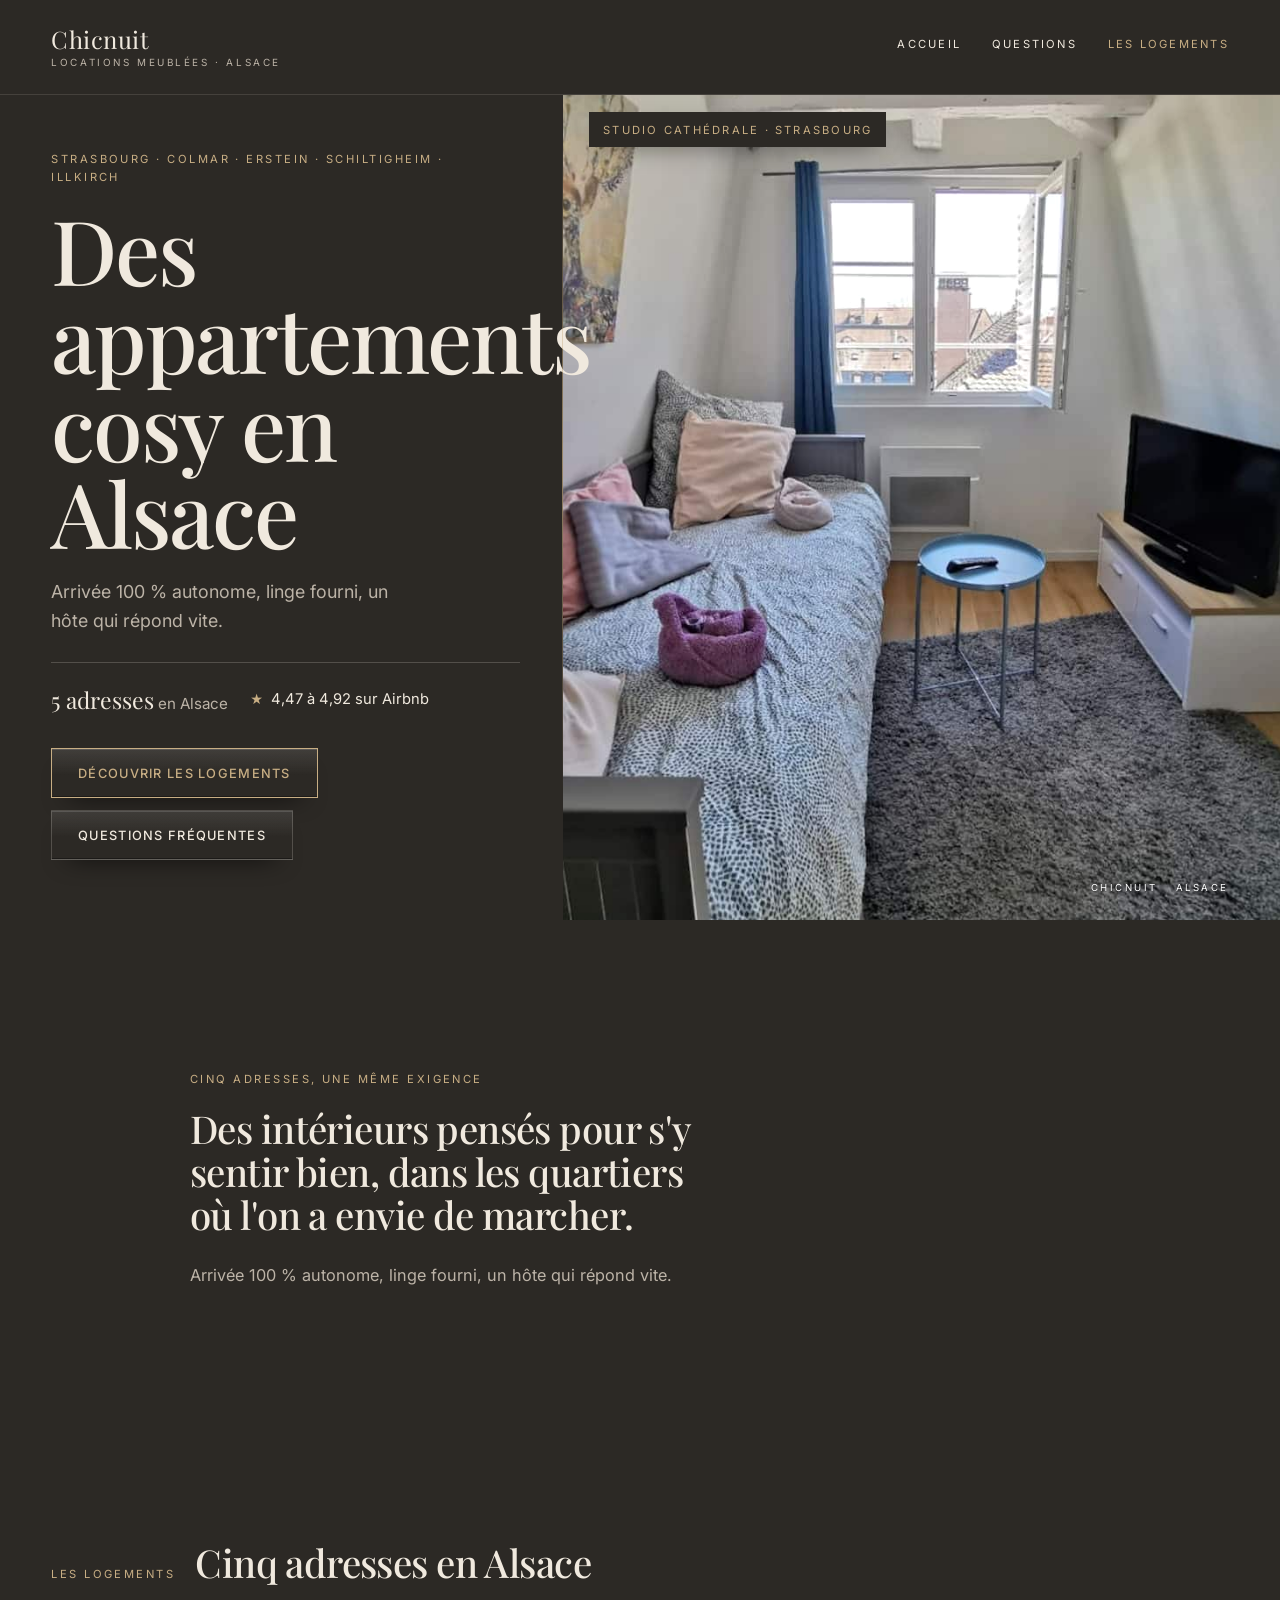
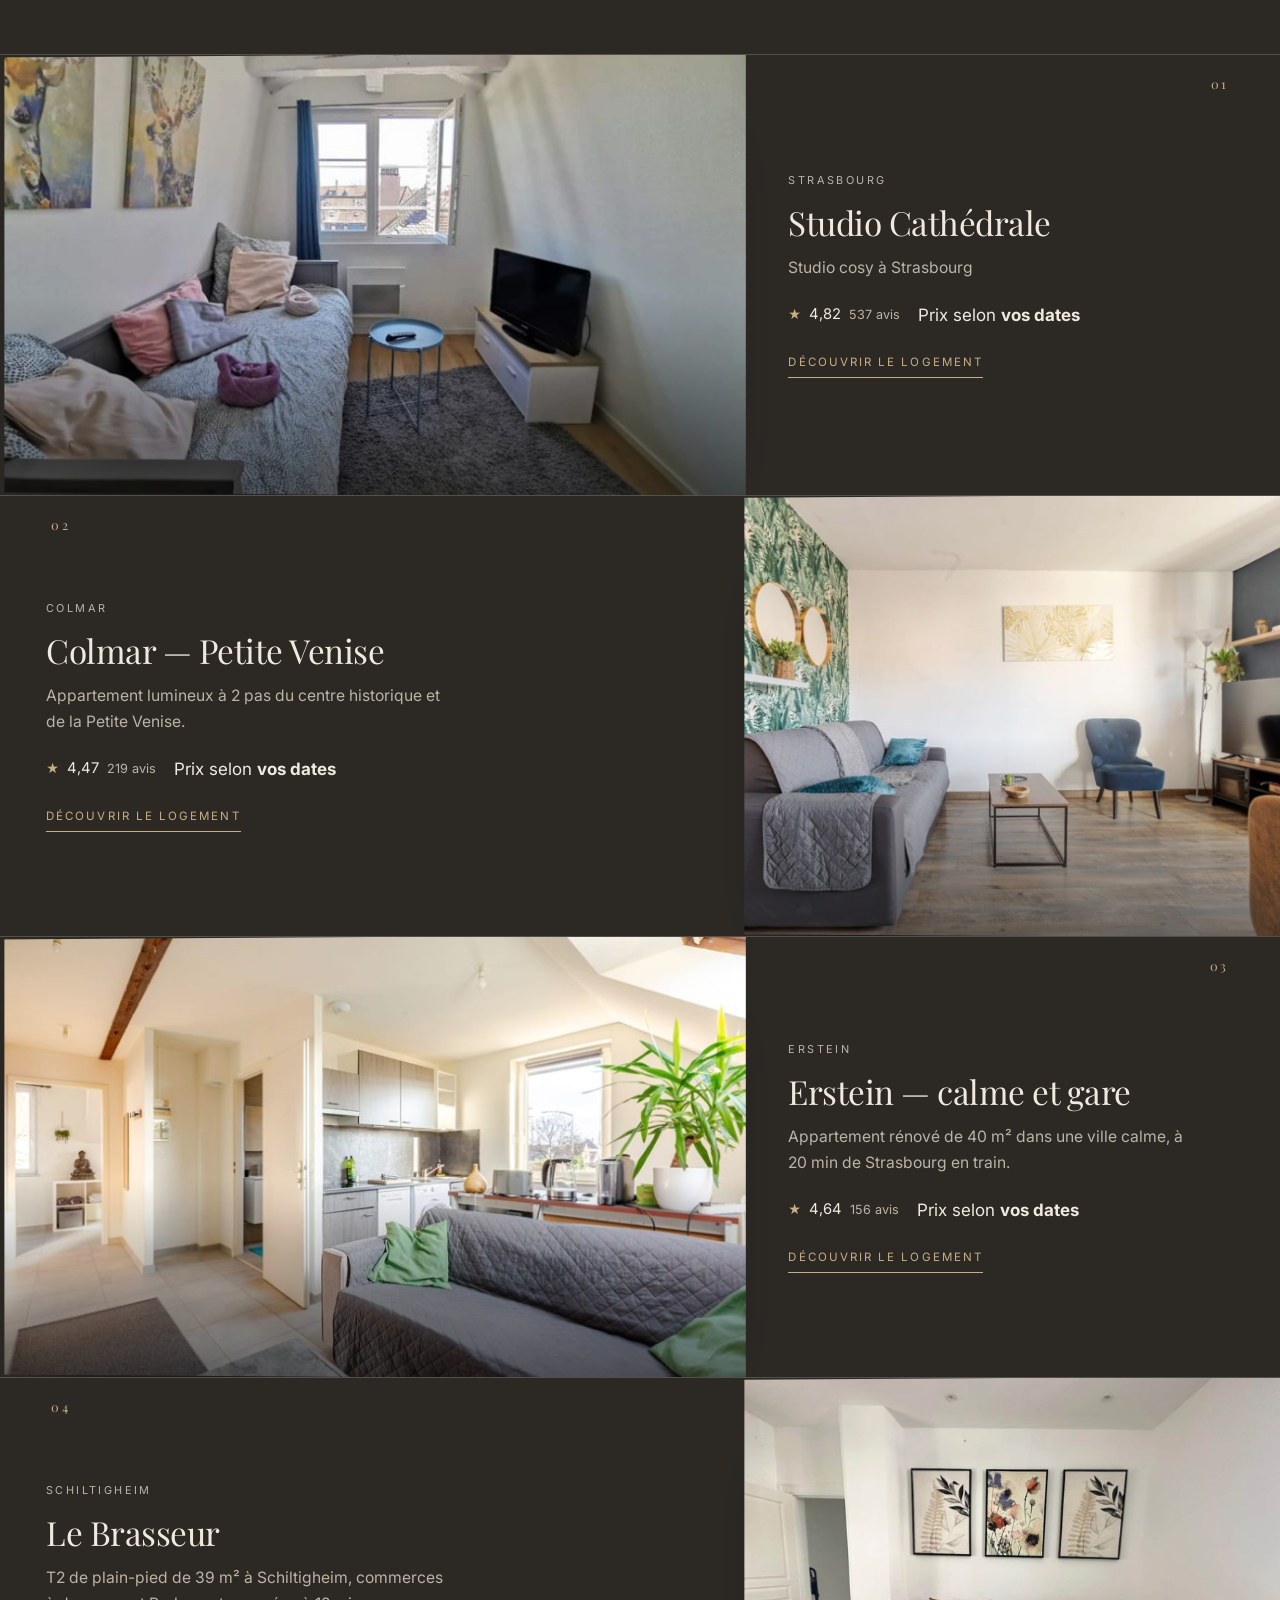
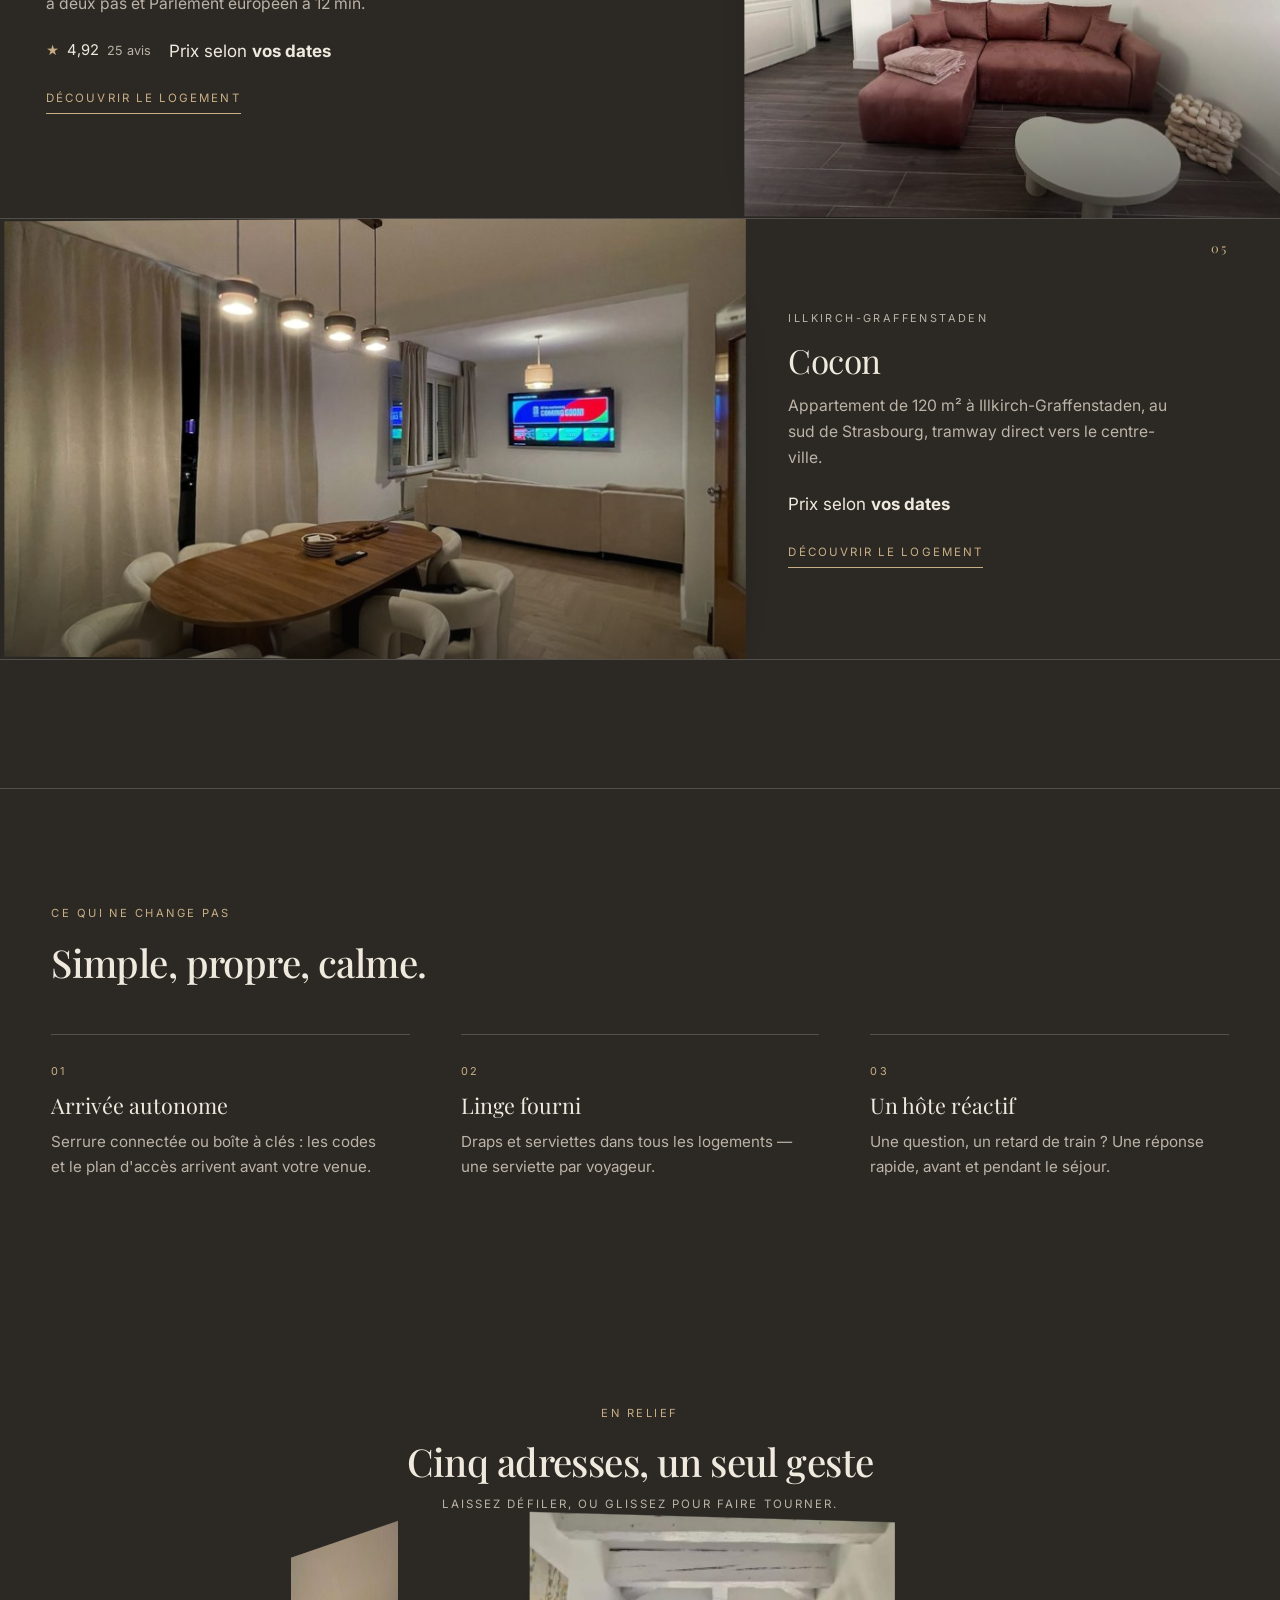
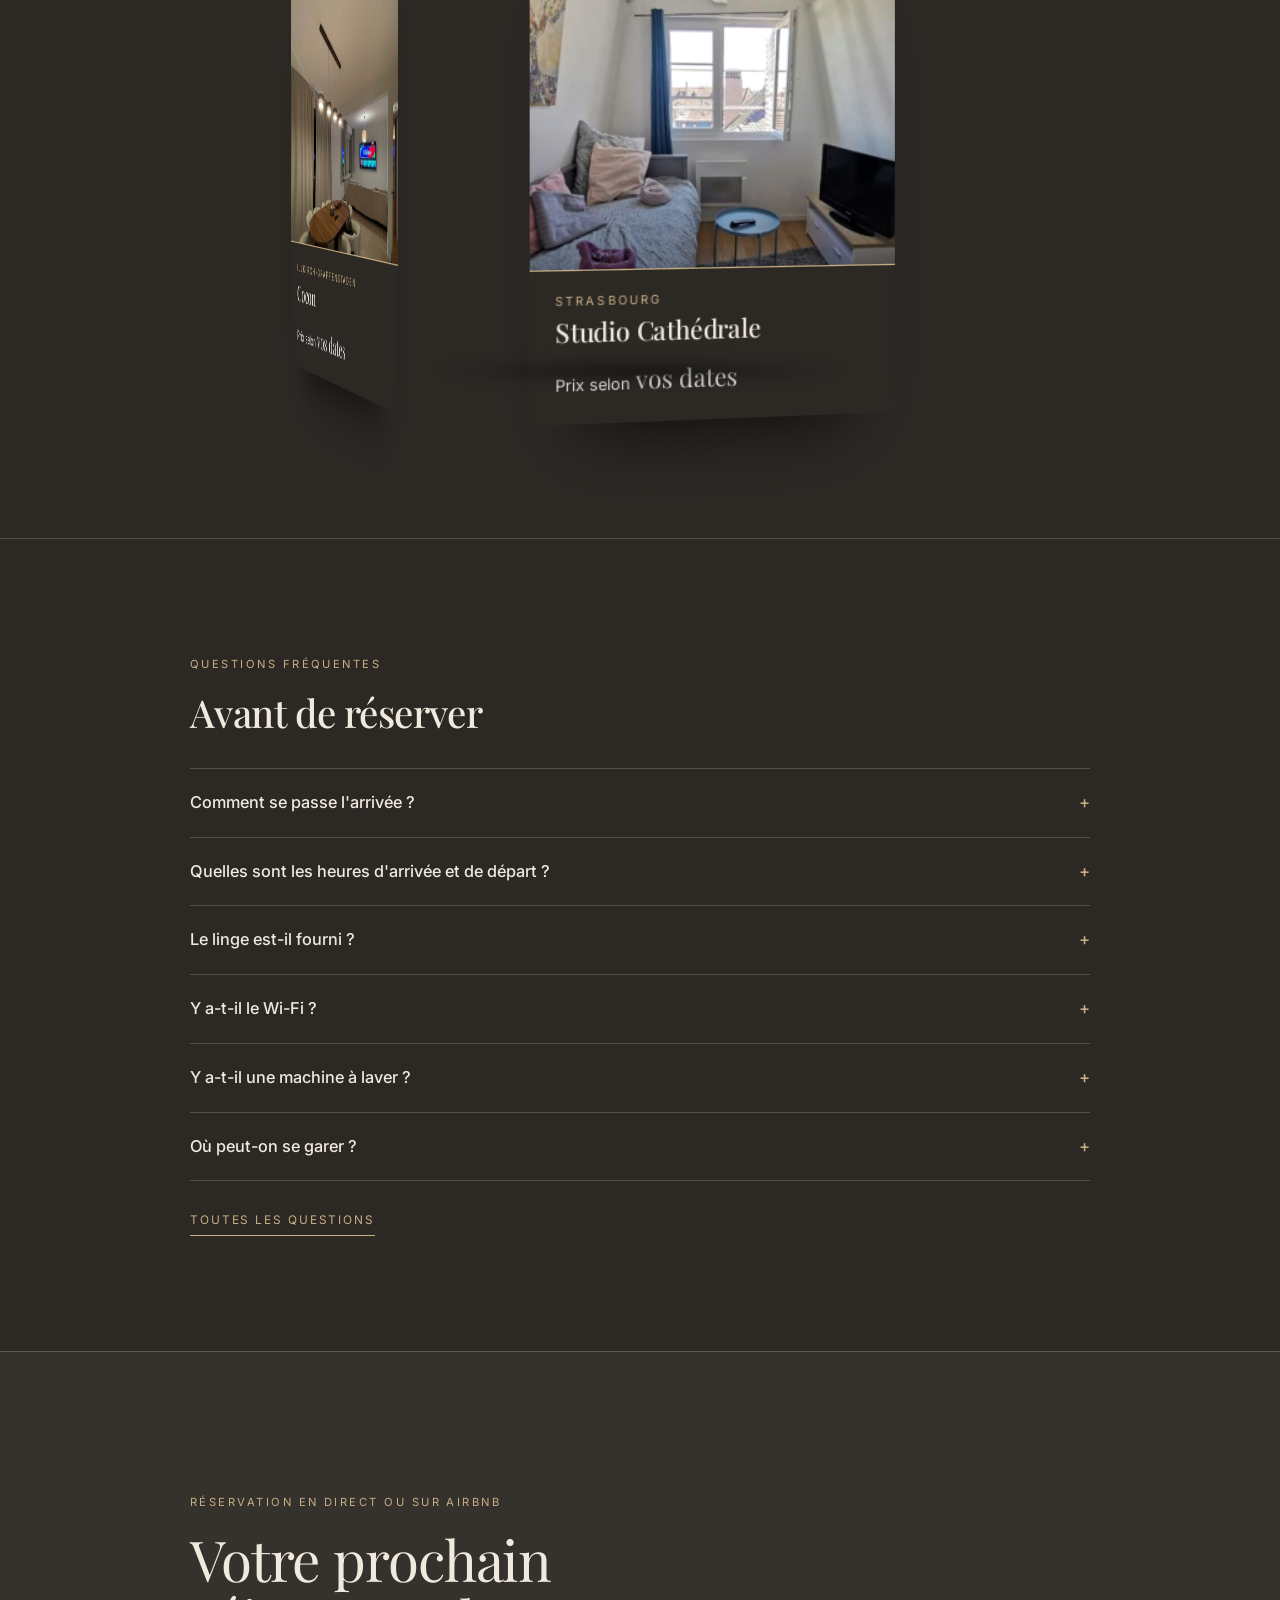
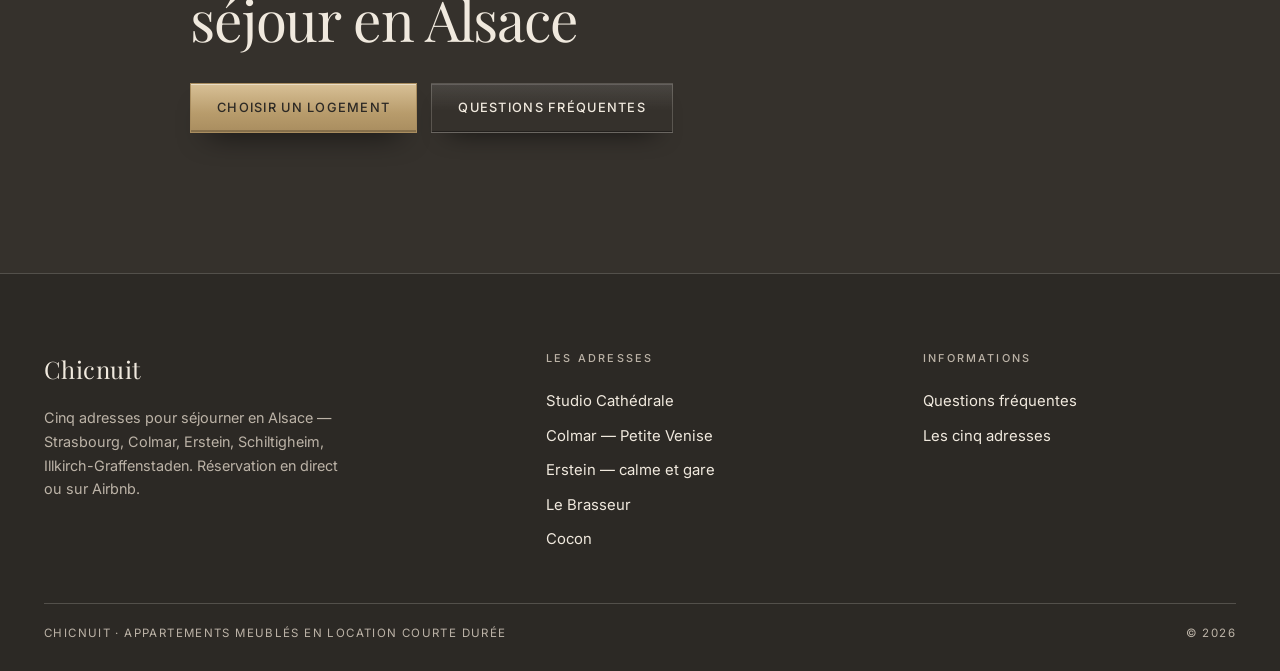
==== commit cafcc82e: "Cocon : couverture séjour (plus le pommeau de douche) ; noms sur fond de couleur ; dates réservées b" ====
--- a/index.html
+++ b/index.html
@@ -47,7 +47,7 @@
 </header>
 <main id="principal">
 <section class="hero">
-  <div class="hero-media"><div class="slide is-on"><span class="slide-titre">Studio Cathédrale · Strasbourg</span><img src="img/cathedrale-01.jpg" srcset="img/cathedrale-01-800.jpg 800w, img/cathedrale-01.jpg 1440w" sizes="100vw" alt="cathedrale — photo 1" loading="eager" decoding="async"></div><div class="slide"><span class="slide-titre">Colmar — Petite Venise · Colmar</span><img src="img/colmar-01.jpg" srcset="img/colmar-01-800.jpg 800w, img/colmar-01.jpg 1440w" sizes="100vw" alt="colmar — photo 1" loading="lazy" decoding="async"></div><div class="slide"><span class="slide-titre">Erstein — calme et gare · Erstein</span><img src="img/erstein-01.jpg" srcset="img/erstein-01-800.jpg 800w, img/erstein-01.jpg 1440w" sizes="100vw" alt="erstein — photo 1" loading="lazy" decoding="async"></div><div class="slide"><span class="slide-titre">Le Brasseur · Schiltigheim</span><img src="img/brasseur-01.jpg" srcset="img/brasseur-01-800.jpg 800w, img/brasseur-01.jpg 1440w" sizes="100vw" alt="brasseur — photo 1" loading="lazy" decoding="async"></div><div class="slide"><span class="slide-titre">Cocon · Illkirch-Graffenstaden</span><img src="img/cocon-01.jpg" srcset="img/cocon-01-800.jpg 800w, img/cocon-01.jpg 1440w" sizes="100vw" alt="cocon — photo 1" loading="lazy" decoding="async"></div><div class="hero-voile"></div></div>
+  <div class="hero-media"><div class="slide is-on"><span class="slide-titre">Studio Cathédrale · Strasbourg</span><img src="img/cathedrale-01.jpg" srcset="img/cathedrale-01-800.jpg 800w, img/cathedrale-01.jpg 1440w" sizes="100vw" alt="cathedrale — photo 1" loading="eager" decoding="async"></div><div class="slide"><span class="slide-titre">Colmar — Petite Venise · Colmar</span><img src="img/colmar-01.jpg" srcset="img/colmar-01-800.jpg 800w, img/colmar-01.jpg 1440w" sizes="100vw" alt="colmar — photo 1" loading="lazy" decoding="async"></div><div class="slide"><span class="slide-titre">Erstein — calme et gare · Erstein</span><img src="img/erstein-01.jpg" srcset="img/erstein-01-800.jpg 800w, img/erstein-01.jpg 1440w" sizes="100vw" alt="erstein — photo 1" loading="lazy" decoding="async"></div><div class="slide"><span class="slide-titre">Le Brasseur · Schiltigheim</span><img src="img/brasseur-01.jpg" srcset="img/brasseur-01-800.jpg 800w, img/brasseur-01.jpg 1440w" sizes="100vw" alt="brasseur — photo 1" loading="lazy" decoding="async"></div><div class="slide"><span class="slide-titre">Cocon · Illkirch-Graffenstaden</span><img src="img/cocon-19.jpg" srcset="img/cocon-19-800.jpg 800w, img/cocon-19.jpg 1440w" sizes="100vw" alt="cocon — photo 19" loading="lazy" decoding="async"></div><div class="hero-voile"></div></div>
   <div class="hero-contenu">
     <p class="eyebrow">Strasbourg · Colmar · Erstein · Schiltigheim · Illkirch</p>
     <h1 class="display">Des appartements cosy en Alsace</h1>
@@ -97,7 +97,7 @@
   <div class="addr-corps">
     <p class="addr-ville">Erstein</p>
     <h3 class="addr-nom">Erstein — calme et gare</h3>
-    <p class="addr-texte">Appartement rénové 40 m² dans une ville calme à 20 min de Strasbourg en train.</p>
+    <p class="addr-texte">Appartement rénové de 40 m² dans une ville calme, à 20 min de Strasbourg en train.</p>
     <div class="addr-meta"><span class="note"><span class="note-e">★</span> 4,64<span class="note-a">156 avis</span></span><span class="addr-prix">Prix selon <b>vos dates</b></span></div>
     <a class="addr-lien" href="apartments/erstein.html">Découvrir le logement</a>
   </div>
@@ -106,16 +106,16 @@
   <div class="addr-corps">
     <p class="addr-ville">Schiltigheim</p>
     <h3 class="addr-nom">Le Brasseur</h3>
-    <p class="addr-texte">T2 de plain-pied 39 m² à Schiltigheim, à deux pas du Parlement européen et des commerces.</p>
+    <p class="addr-texte">T2 de plain-pied de 39 m² à Schiltigheim, commerces à deux pas et Parlement européen à 12 min.</p>
     <div class="addr-meta"><span class="note"><span class="note-e">★</span> 4,92<span class="note-a">25 avis</span></span><span class="addr-prix">Prix selon <b>vos dates</b></span></div>
     <a class="addr-lien" href="apartments/brasseur.html">Découvrir le logement</a>
   </div>
 </article><article class="addr" data-num="05">
-  <a class="addr-cadre" href="apartments/cocon.html" aria-label="Cocon"><div class="addr-media"><img src="img/cocon-01-800.jpg" alt="Cocon" loading="lazy" decoding="async"></div></a>
+  <a class="addr-cadre" href="apartments/cocon.html" aria-label="Cocon"><div class="addr-media"><img src="img/cocon-19-800.jpg" alt="Cocon" loading="lazy" decoding="async"></div></a>
   <div class="addr-corps">
     <p class="addr-ville">Illkirch-Graffenstaden</p>
     <h3 class="addr-nom">Cocon</h3>
-    <p class="addr-texte">Appartement design de 120 m² à Illkirch-Graffenstaden, au sud de Strasbourg, tramway direct vers le centre-ville.</p>
+    <p class="addr-texte">Appartement de 120 m² à Illkirch-Graffenstaden, au sud de Strasbourg, tramway direct vers le centre-ville.</p>
     <div class="addr-meta"><span class="addr-prix">Prix selon <b>vos dates</b></span></div>
     <a class="addr-lien" href="apartments/cocon.html">Découvrir le logement</a>
   </div>
@@ -155,7 +155,7 @@
   <span class="anneau-txt"><span class="anneau-ville">Schiltigheim</span>
   <span class="anneau-nom">Le Brasseur</span><span class="anneau-prix">Prix selon <b>vos dates</b></span></span>
 </a><a class="anneau-carte" href="apartments/cocon.html" style="--i:4">
-  <span class="anneau-img"><img src="img/cocon-01-800.jpg" alt="Cocon" loading="lazy" decoding="async"></span>
+  <span class="anneau-img"><img src="img/cocon-19-800.jpg" alt="Cocon" loading="lazy" decoding="async"></span>
   <span class="anneau-txt"><span class="anneau-ville">Illkirch-Graffenstaden</span>
   <span class="anneau-nom">Cocon</span><span class="anneau-prix">Prix selon <b>vos dates</b></span></span>
 </a></div>
@@ -168,7 +168,7 @@
   <div class="faq-in">
     <p class="eyebrow">Questions fréquentes</p>
     <h2 class="titre-2">Avant de réserver</h2>
-    <div class="faq-liste"><details class="faq-item"><summary>Comment se passe l'arrivée ?</summary><p>Arrivée 100 % autonome : serrure connectée Igloohome ou boîte à clés selon le logement. Les codes, photos et instructions sont envoyés avant l'arrivée.</p></details><details class="faq-item"><summary>Quelles sont les heures d'arrivée et de départ ?</summary><p>Elles dépendent du logement : arrivée entre 13 h et 15 h, départ entre 10 h et 11 h. Les horaires exacts sont indiqués sur la page de chaque logement.</p></details><details class="faq-item"><summary>Le linge est-il fourni ?</summary><p>Oui : draps et serviettes fournis dans tous nos logements (1 serviette par voyageur).</p></details><details class="faq-item"><summary>Y a-t-il le Wi-Fi ?</summary><p>Oui, le Wi-Fi est gratuit dans tous nos logements (fibre au Studio Cathédrale, à Colmar et à Erstein).</p></details><details class="faq-item"><summary>Y a-t-il une machine à laver ?</summary><p>Oui au Brasseur et au Cocon, avec un sèche-linge. Pour les autres logements, demandez-nous avant de réserver.</p></details><details class="faq-item"><summary>Où peut-on se garer ?</summary><p>Cela dépend du logement. À Erstein et près du Cocon, le stationnement est gratuit dans les rues. Au Brasseur, la zone bleue devant est payante et des places gratuites se trouvent dans les rues à côté. À Strasbourg, le parking des Bateliers (payant) est à 5 min à pied. À Colmar, la rue est payante du lundi au samedi (gratuit le soir et le dimanche) et un parking gratuit se trouve à 8 min. Le détail est rappelé sur chaque page.</p></details></div>
+    <div class="faq-liste"><details class="faq-item"><summary>Comment se passe l'arrivée ?</summary><p>Arrivée 100 % autonome : serrure connectée Igloohome ou boîte à clés selon le logement. Les codes, photos et instructions sont envoyés avant l'arrivée.</p></details><details class="faq-item"><summary>Quelles sont les heures d'arrivée et de départ ?</summary><p>Elles dépendent du logement : arrivée entre 13 h et 15 h, départ entre 10 h et 11 h. Les horaires exacts sont indiqués sur la page de chaque logement.</p></details><details class="faq-item"><summary>Le linge est-il fourni ?</summary><p>Oui : draps et serviettes fournis dans tous nos logements (1 serviette par voyageur).</p></details><details class="faq-item"><summary>Y a-t-il le Wi-Fi ?</summary><p>Oui, le Wi-Fi est gratuit dans tous nos logements (fibre au Studio Cathédrale, à Colmar et à Erstein).</p></details><details class="faq-item"><summary>Y a-t-il une machine à laver ?</summary><p>Oui au Brasseur et au Cocon, avec un sèche-linge. Pour les autres logements, demandez-nous avant de réserver.</p></details><details class="faq-item"><summary>Où peut-on se garer ?</summary><p>Cela dépend du logement. À Erstein et près du Cocon, le stationnement est gratuit dans les rues. Au Brasseur, la zone bleue devant est payante et des places gratuites se trouvent dans les rues à côté. À Strasbourg, le parking des Bateliers (payant) est à 7 min à pied. À Colmar, la rue est payante du lundi au samedi, de 9 h à 19 h (gratuite le soir et le dimanche) et le parking de la Manufacture est gratuit à 8 min. Le détail est rappelé sur chaque page.</p></details></div>
     <a class="lien" href="faq.html">Toutes les questions</a>
   </div>
 </section>
--- a/assets/style.css
+++ b/assets/style.css
@@ -184,9 +184,11 @@
 }
 .anneau-txt {
   position: absolute; left: 0; right: 0; bottom: 0; z-index: 2;
-  display: flex; flex-direction: column; gap: 4px; padding: 18px 20px 20px; color: #fff;
-}
-.anneau-ville { font-size: 0.6rem; letter-spacing: 0.22em; text-transform: uppercase; color: rgba(255,255,255,.78); }
+  display: flex; flex-direction: column; gap: 4px; padding: 16px 20px 18px;
+  /* Kano 26/11 : bandeau plein de la couleur du site (lisible sur toutes les photos) */
+  color: var(--txt, #f0e9de); background: var(--bg, #2c2925); border-top: 1px solid var(--accent, #c8ae84);
+}
+.anneau-ville { font-size: 0.6rem; letter-spacing: 0.22em; text-transform: uppercase; color: var(--accent, #c8ae84); }
 .anneau-nom { font-family: var(--serif); font-size: 1.3rem; line-height: 1.1; letter-spacing: -0.01em; }
 .anneau-prix { font-size: 0.8rem; color: rgba(255,255,255,.85); margin-top: 6px; }
 .anneau-prix b { font-family: var(--serif); font-size: 1.25rem; font-weight: 400; }
@@ -204,13 +206,27 @@
 }
 
 .anneau-piste.est-statique { transform: none !important; }
+/* mouvement réduit (réglage du téléphone / Mac) : les 5 cartes à plat, en grille.
+   Avant le 26/11 la piste faisait 0 px de large : section vide. */
+.anneau-piste.est-statique {
+  width: min(100%, 1180px); height: auto; margin: 0 auto; padding: 0 var(--gouttiere);
+  display: grid; grid-template-columns: repeat(auto-fit, minmax(200px, 1fr)); gap: 18px;
+}
 .anneau-piste.est-statique .anneau-carte {
-  position: relative; display: inline-block; width: 46%; margin: 1.5%;
+  position: relative; inset: auto; display: flex; flex-direction: column; width: auto; margin: 0;
   transform: none; backface-visibility: visible;
-  vertical-align: top;
-}
-.anneau-piste.est-statique { width: auto; height: auto; }
-.anneau-scene:has(.anneau-piste.est-statique) { height: auto; }
+}
+.anneau-piste.est-statique .anneau-img { position: relative; inset: auto; aspect-ratio: 4 / 5; }
+.anneau-piste.est-statique .anneau-img::after { display: none; }
+.anneau-piste.est-statique .anneau-txt { position: relative; flex: 1; }
+.anneau-scene:has(.anneau-piste.est-statique) { height: auto; display: block; }
+.anneau-scene:has(.anneau-piste.est-statique) + .anneau-ombre { display: none; }
+.anneau-tete > * { margin-left: auto; margin-right: auto; }
+/* calendrier (flatpickr) aux couleurs du site : dates prises barrées */
+.flatpickr-calendar { font-family: var(--sans); }
+.flatpickr-day.selected, .flatpickr-day.selected:hover { background: var(--accent, #c8ae84); border-color: var(--accent, #c8ae84); color: var(--txt-sur-accent, #2c2925); }
+.flatpickr-day.flatpickr-disabled, .flatpickr-day.flatpickr-disabled:hover { text-decoration: line-through; opacity: .38; }
+.reserver-legende { margin-top: 8px; font-size: 0.85rem; color: var(--txt-2); }
 
 /* --- explication / promesses ------------------------------------------ */
 .experience { padding: clamp(70px, 9vw, 120px) var(--gouttiere); border-top: 1px solid var(--ligne); }
@@ -333,8 +349,10 @@
 /* Nom + ville du logement montré par le diaporama du haut (une photo toutes les 3 s). */
 .slide-titre {
   position: absolute; z-index: 2; left: 26px; top: 112px;
-  font-size: 0.7rem; letter-spacing: 0.2em; text-transform: uppercase; color: #fff;
-  text-shadow: 0 1px 18px rgba(0,0,0,.8), 0 0 3px rgba(0,0,0,.85);
+  font-size: 0.7rem; letter-spacing: 0.2em; text-transform: uppercase;
+  /* Kano 26/11 : nom + ville sur un fond de la couleur du site, jamais blanc sur photo */
+  color: var(--accent, #c8ae84); background: var(--bg, #2c2925); padding: 9px 14px 8px;
+  box-shadow: 0 8px 24px -10px rgba(0,0,0,.6);
 }
 
 /* --- vos dates, votre prix --------------------------------------------- */
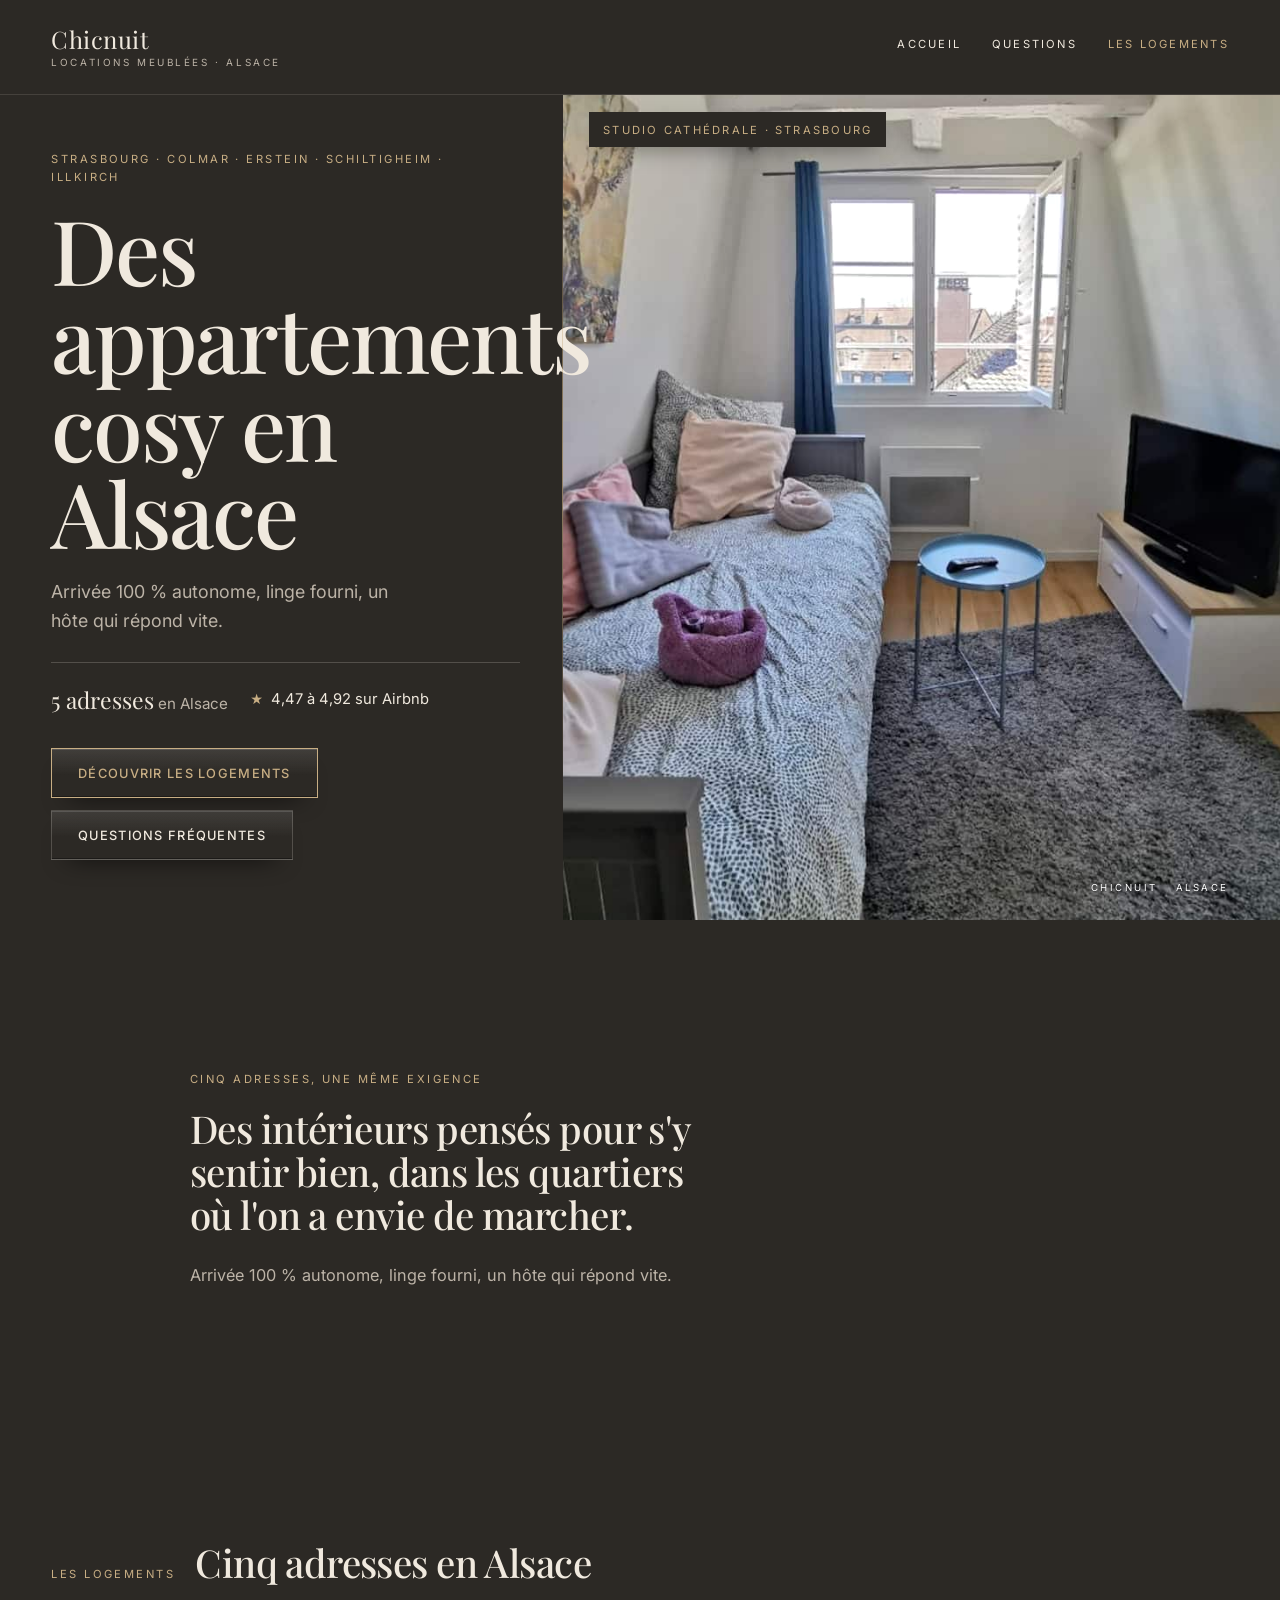
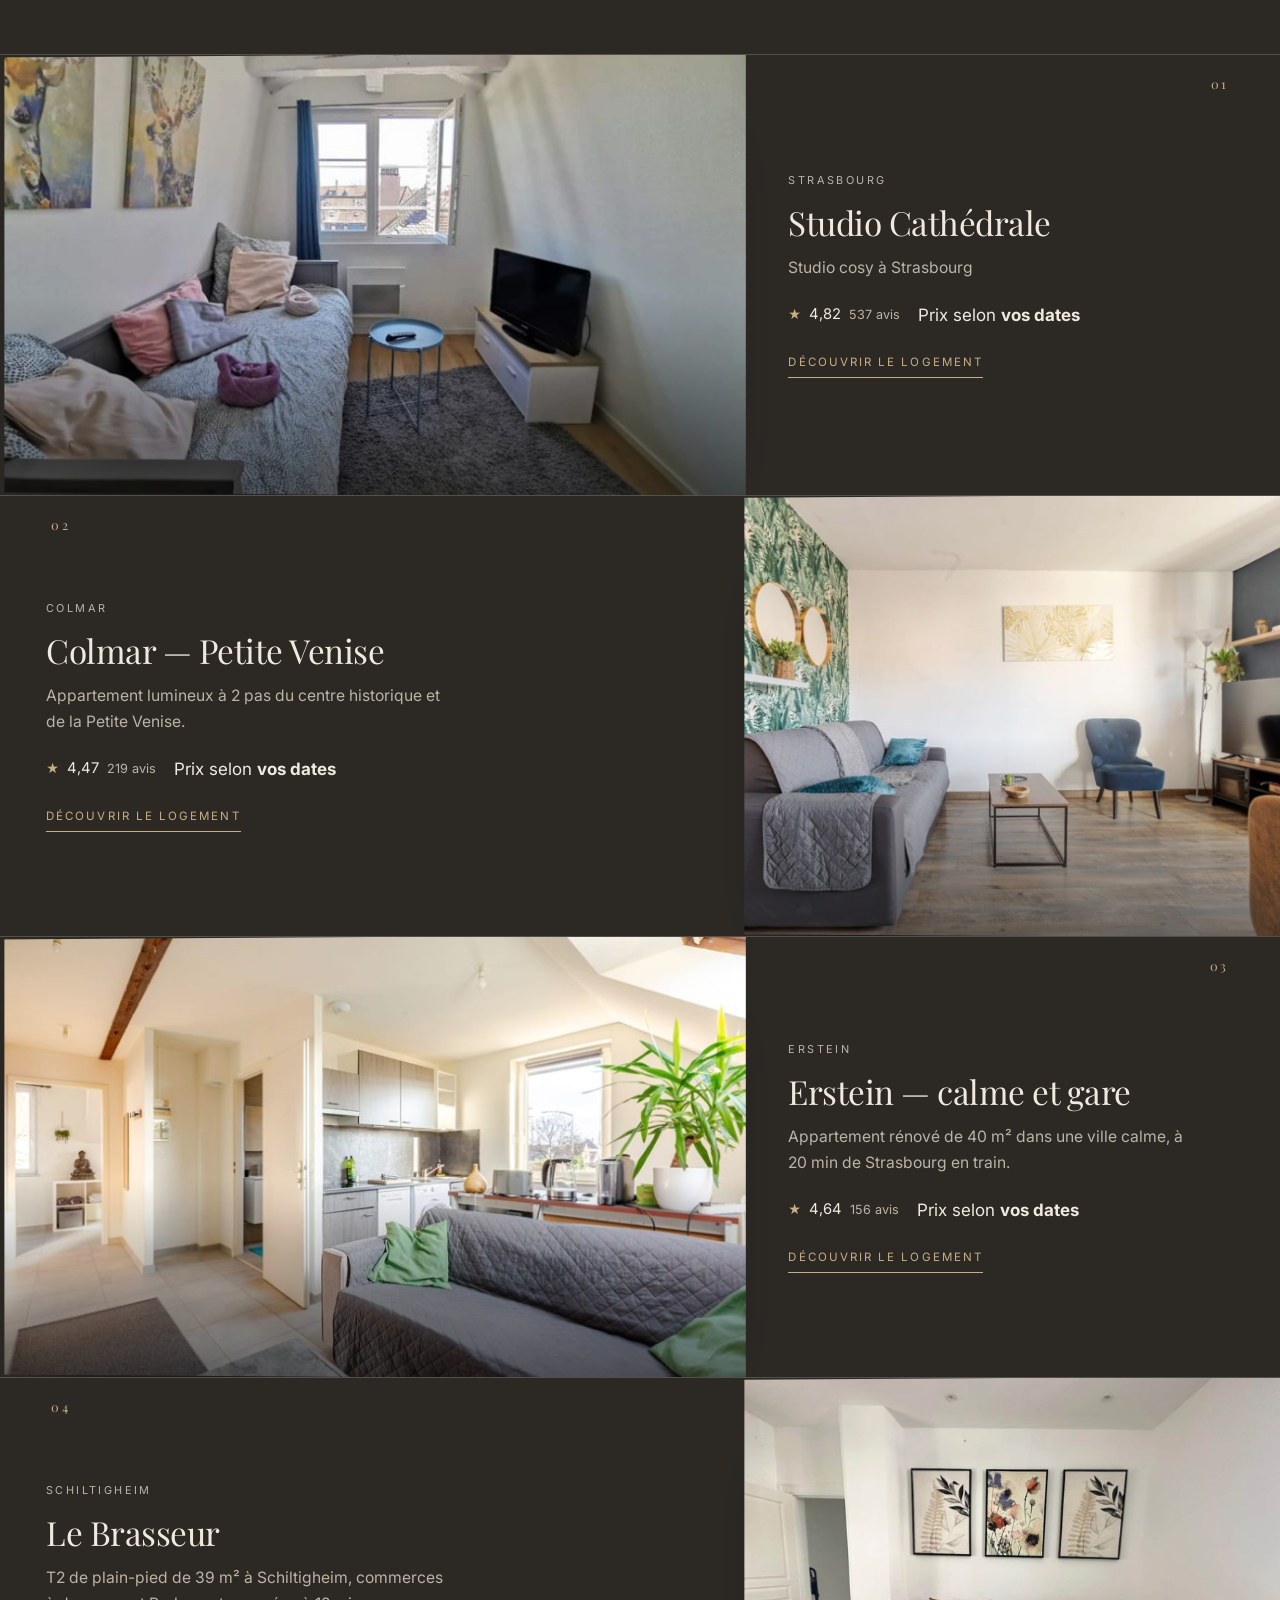
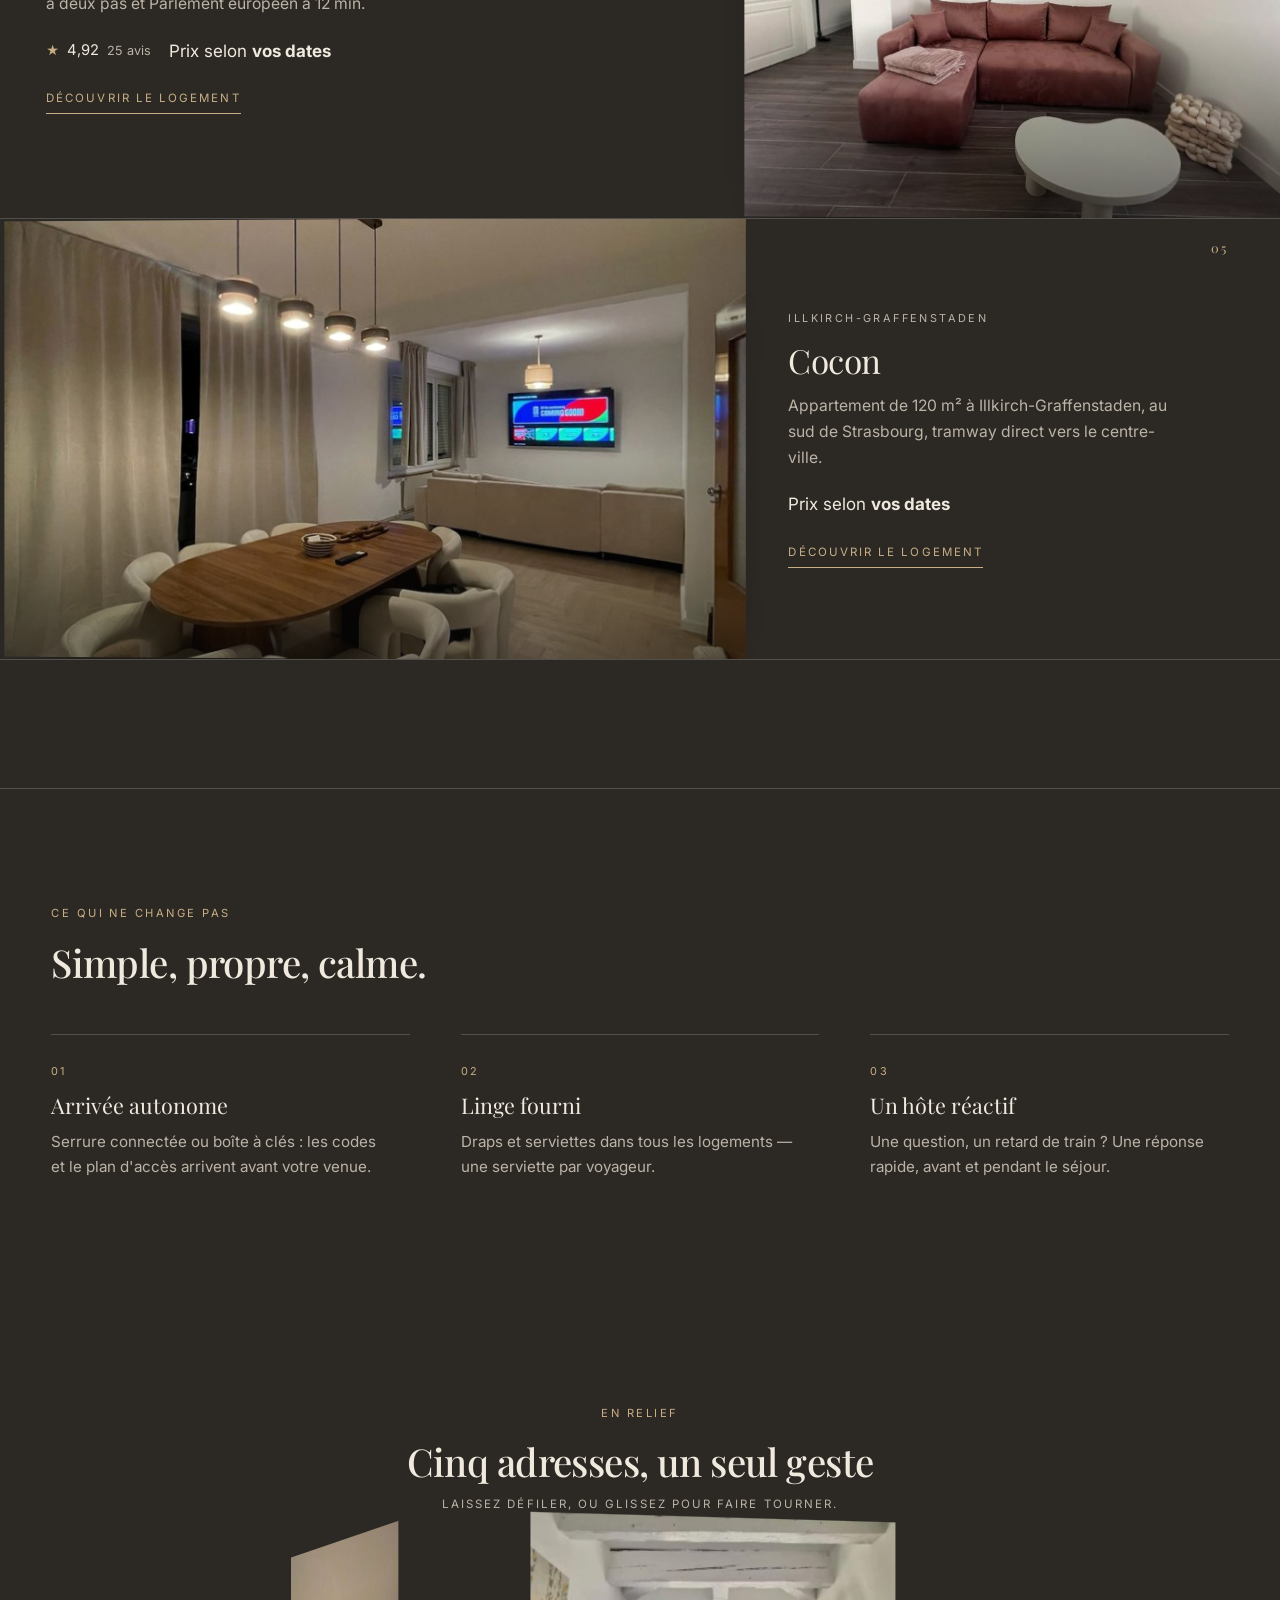
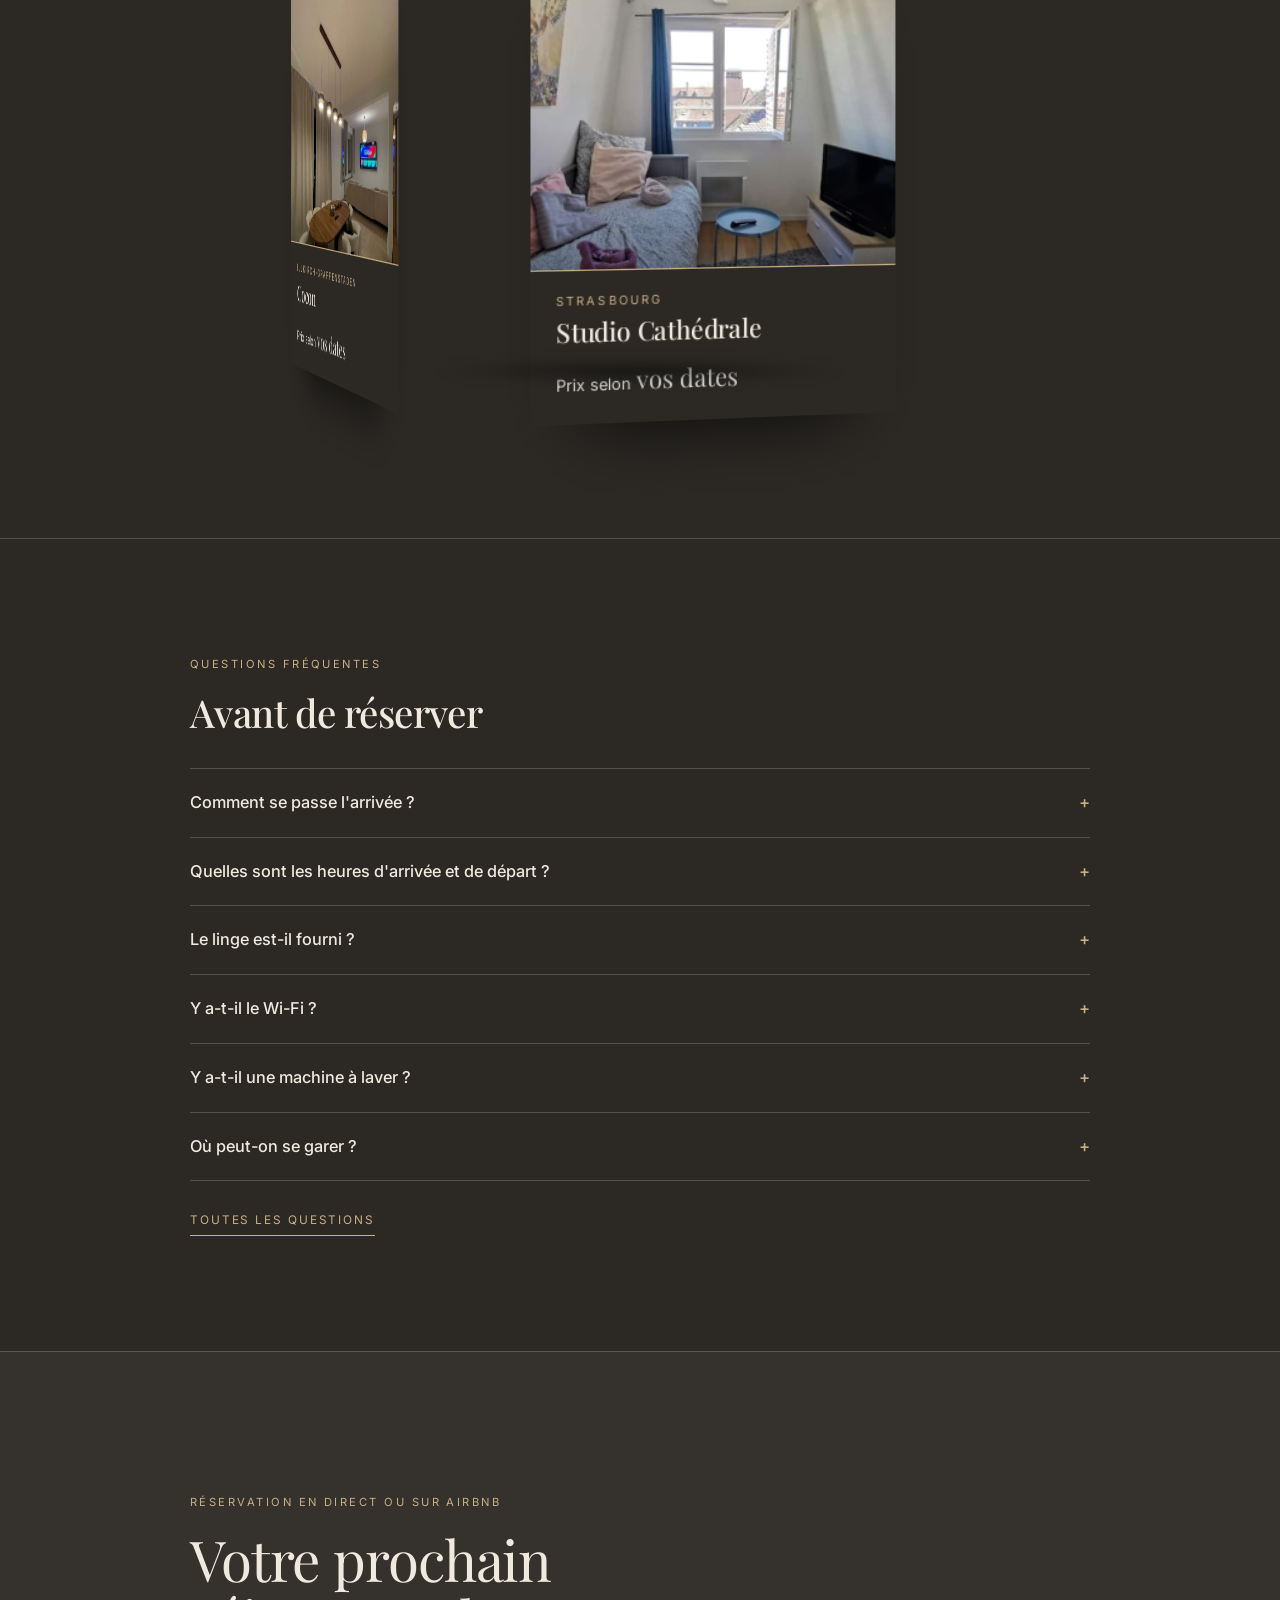
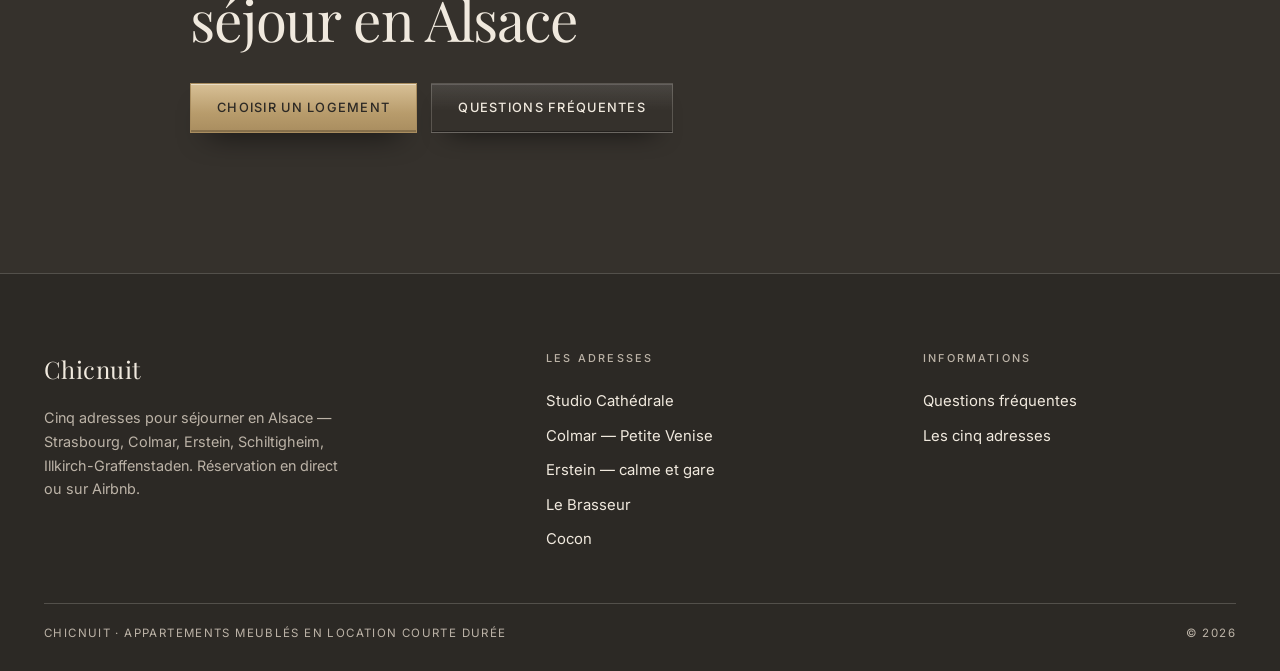
==== commit aa9293bf: "Version des feuilles de style et scripts (cache navigateur)" ====
--- a/index.html
+++ b/index.html
@@ -10,7 +10,7 @@
 <link rel="preconnect" href="https://fonts.googleapis.com">
 <link rel="preconnect" href="https://fonts.gstatic.com" crossorigin>
 <link href="https://fonts.googleapis.com/css2?family=Playfair+Display:ital,wght@0,400;0,500;1,400&family=Inter:wght@300;400;500&display=swap" rel="stylesheet">
-<link rel="stylesheet" href="assets/style.css">
+<link rel="stylesheet" href="assets/style.css?v=202611261226">
 <link rel="canonical" href="https://sengchanhkano-prog.github.io/chicnuit/">
 <meta property="og:type" content="website">
 <meta property="og:title" content="Chicnuit — Appartements en location à Strasbourg, Colmar, Erstein & Schiltigheim">
@@ -197,6 +197,6 @@
   </div>
   <div class="pied-legal"><span>Chicnuit · Appartements meublés en location courte durée</span><span>© 2026</span></div>
 </footer>
-<script src="assets/app.js" defer></script>
+<script src="assets/app.js?v=202611261226" defer></script>
 </body>
 </html>
